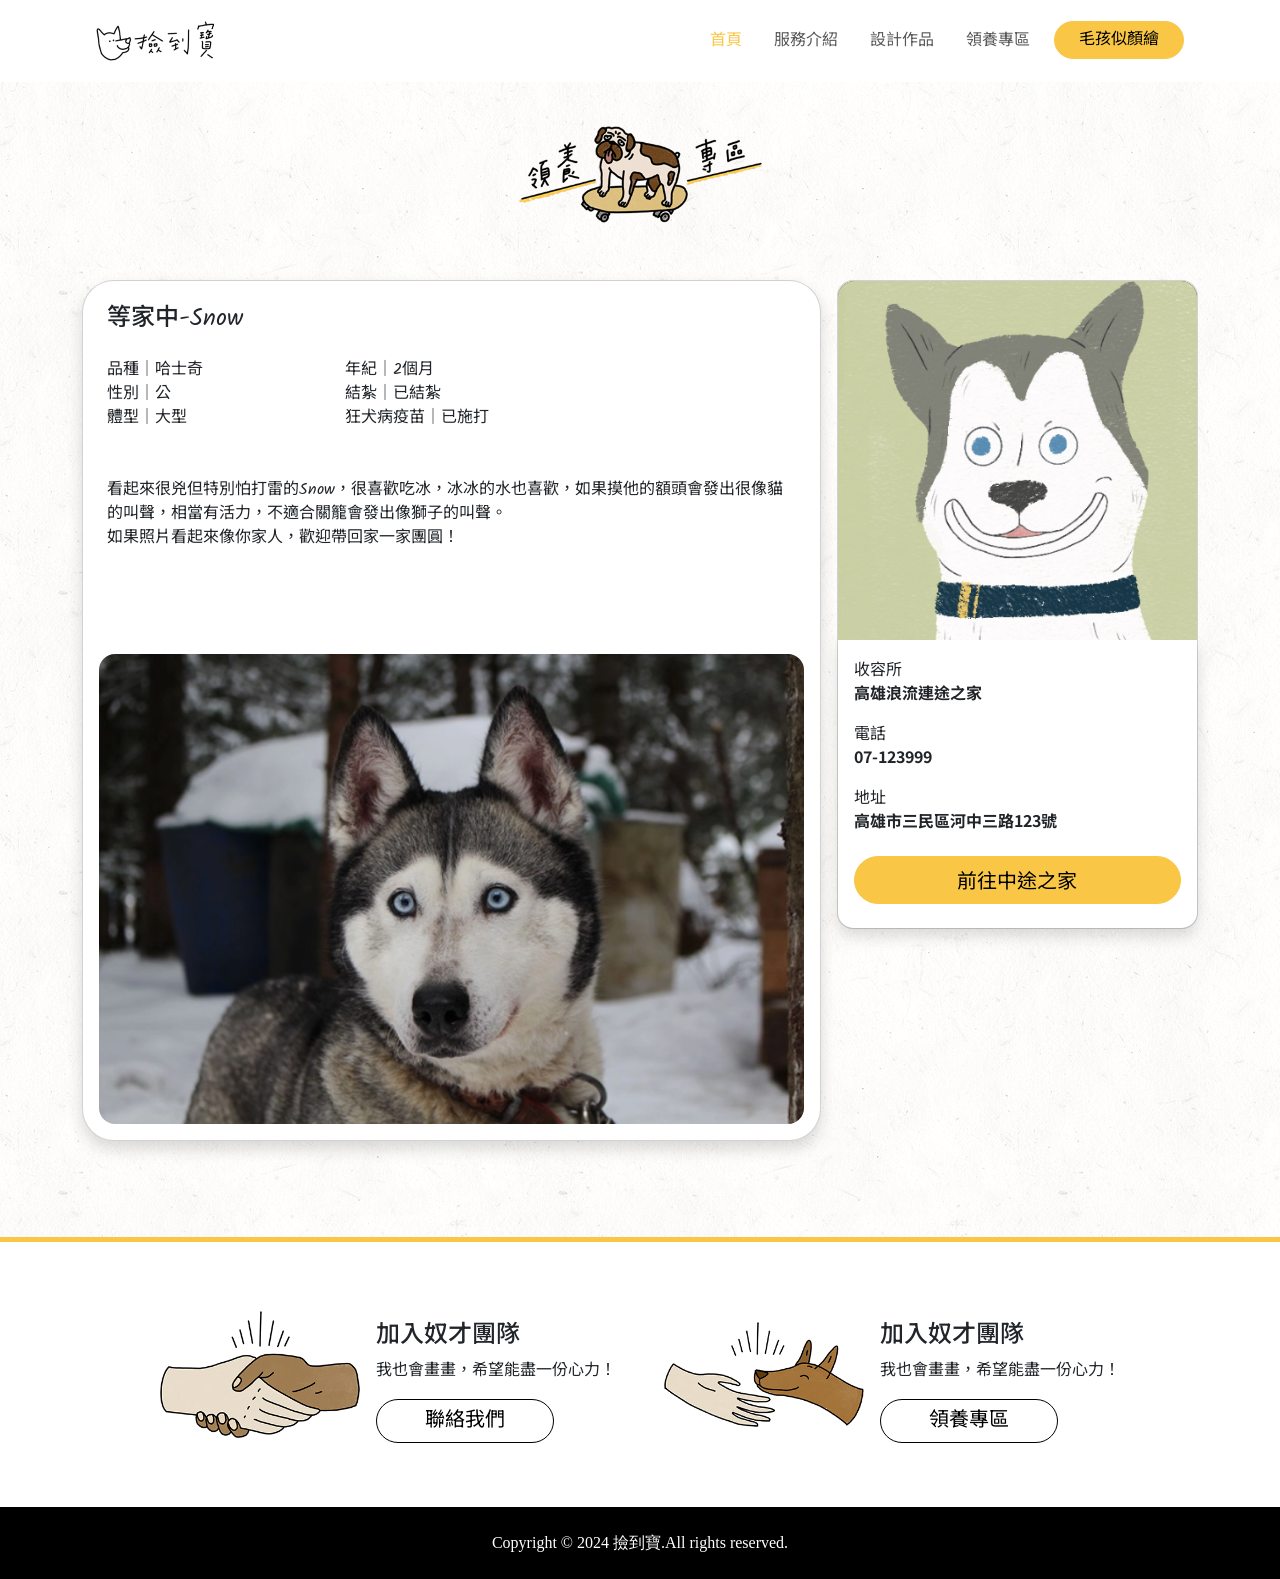
==== adoption-detail.html @ 6320cc54 "2.2-2" ====
<!DOCTYPE html>
<html lang="en">

<head>
    <meta charset="UTF-8">
    <meta name="viewport" content="width=device-width, initial-scale=1.0">
    <title>撿到寶</title>
    <script src="./js/jquery.min.js"></script>
    <link rel="stylesheet" href="https://cdn.jsdelivr.net/npm/bootstrap-icons@1.11.3/font/bootstrap-icons.min.css">
    <link rel="stylesheet" href="./stylesheets/all.css">
    <!-- fonts -->
    <link rel="preconnect" href="https://fonts.googleapis.com">
    <link rel="preconnect" href="https://fonts.gstatic.com" crossorigin>
    <link
        href="https://fonts.googleapis.com/css2?family=Kalam:wght@400;700&family=Noto+Sans+TC:wght@400;700&display=swap"
        rel="stylesheet">
</head>

<body style="background: url(./images/lightpaperfibers.png);">
    <nav class="navbar navbar-expand-lg navbar-light bg-white py-3 sticky-top px-5">
        <a class="navbar-brand ps-5" href="./index.html">
            <img src="./images/logo.png" alt="logo">
        </a>
        <button class="navbar-toggler d-lg-none" type="button" data-bs-toggle="collapse"
            data-bs-target="#collapsibleNavId" aria-controls="collapsibleNavId" aria-expanded="false"
            aria-label="Toggle navigation">
            <span class="navbar-toggler-icon"></span>
        </button>
        <div class="collapse navbar-collapse pe-5" id="collapsibleNavId">
            <ul class="navbar-nav ms-auto mt-2 mt-lg-0">
                <li class="nav-item ms-3 ">
                    <a class="nav-link active" href="./index.html">首頁</a>
                </li>
                <li class="nav-item ms-3">
                    <a class="nav-link " href="./service.html">服務介紹</a>
                </li>
                <li class="nav-item ms-3">
                    <a class="nav-link" href="./works.html">設計作品</a>
                </li>
                <li class="nav-item ms-3">
                    <a class="nav-link" href="./adoption.html">領養專區</a>
                </li>
                <li class="nav-item ms-3">
                    <a class="btn btn-primary rounded-pill px-4" href="./draw.html">毛孩似顏繪</a>
                </li>
            </ul>
        </div>
    </nav>

    <div class="banner text-center py-4">
        <img src="./images/title02.png" alt="adoption">
    </div>

    <div class="container pt-3 pb-5">
        <div class="row gy-5 g-3">
            <div class="col-12 col-lg-8">
                <div class="card text-start rounded-5 shadow ">
                    <div class="card-body py-4 px-3 px-lg-4">
                        <h4 class="card-title">等家中-Snow</h4>
                        <div class="row pt-3 row-cols-2 row-cols-lg-3">
                            <div class="col">
                                品種｜哈士奇 <br>
                                性別｜公 <br>
                                體型｜大型
                            </div>
                            <div class="col">
                                年紀｜2個月 <br>
                                結紮｜已結紮 <br>
                                狂犬病疫苗｜已施打
                            </div>
                        </div>
                        <p class="py-4 py-lg-5">
                            看起來很兇但特別怕打雷的Snow，很喜歡吃冰，冰冰的水也喜歡，如果摸他的額頭會發出很像貓的叫聲，相當有活力，不適合關籠會發出像獅子的叫聲。 <br>
                            如果照片看起來像你家人，歡迎帶回家一家團圓！
                        </p>
                    </div>
                    <img class="card-img p-3 rounded-5" src="./images/dog03.png" alt="Title" />
                </div>
            </div>
            <div class="col-12 col-lg-4 text-center ">
                <div class="card rounded-4 position-relative ">
                    <div class="d-none d-lg-block">
                        <img class="card-img-top img-fluid rounded-top-4 position-absolute opacity-1 img-hover"
                            src="./images/08.png" alt="Card image cap" />
                        <img class="card-img-top img-fluid rounded-top-4" src="./images/dog01-hover-2.png"
                            alt="Card image cap" />
                    </div>
                    <div id="carouselExampleSdivdesOnly" class="carousel slide carousel-fade d-block d-lg-none"
                        data-bs-ride="carousel">
                        <div class="carousel-inner">
                            <div class="carousel-item active" data-bs-interval="3000">
                                <img src="./images/08.png" class="d-block w-100 card-img-top img-fluid rounded-top-4"
                                    alt="Card image cap">
                            </div>
                            <div class="carousel-item" data-bs-interval="3000">
                                <img src="./images/dog01-hover-2.png"
                                    class="d-block w-100 card-img-top img-fluid rounded-top-4" alt="Card image cap">
                            </div>
                        </div>
                    </div>
                    <div class="card-body rounded-bottom-4 shadow" style="font-family:  'Noto Sans TC';">
                        <p class="card-text text-start m-0">收容所</p>
                        <p class="card-text text-start fw-bold ">高雄浪流連途之家</p>
                        <p class="card-text text-start m-0">電話</p>
                        <p class="card-text text-start fw-bold ">07-123999</p>
                        <p class="card-text text-start m-0">地址</p>
                        <p class="card-text text-start fw-bold ">高雄市三民區河中三路123號</p>
                        <a class="btn btn-primary rounded-pill w-100 py-2 fs-5 my-2" href="#">前往中途之家</a>
                    </div>
                </div>
            </div>
        </div>
    </div>








    <footer class="pt-5">
        <div class="connect border-top border-primary border-5 bg-white ">
            <div class="container d-flex justify-content-center ">
                <div class="row row-cols-1 row-cols-lg-2 g-3 text-center text-lg-start py-5">
                    <div class="col">
                        <div class="card border-0">
                            <div class="card-body d-lg-flex flex-lg-row">
                                <img src="./images/link01.png" alt="join" class="img-fluid object-fit-contain">
                                <div class="content ps-3 pt-3">
                                    <h4 class="card-title">加入奴才團隊</h4>
                                    <p class="card-text">我也會畫畫，希望能盡一份心力！</p>
                                    <a class="btn btn-outline-primary rounded-pill border-black text-black px-5 fs-5 btn-hover"
                                        href="#" role="button">聯絡我們</a>
                                </div>
                            </div>
                        </div>
                    </div>
                    <div class="col">
                        <div class="card border-0">
                            <div class="card-body d-lg-flex flex-lg-row">
                                <img src="./images/link02.png" alt="join" class="img-fluid object-fit-contain">
                                <div class="content ps-3 pt-3">
                                    <h4 class="card-title">加入奴才團隊</h4>
                                    <p class="card-text">我也會畫畫，希望能盡一份心力！</p>
                                    <a class="btn btn-outline-primary rounded-pill border-black text-black px-5 fs-5 btn-hover"
                                        href="./adoption.html" role="button">領養專區</a>
                                </div>
                            </div>
                        </div>
                    </div>
                </div>
            </div>
        </div>
        <div class="Copyright bg-black text-white text-center py-4">
            <p class="m-0" style="font-family: 'Noto Sans';">Copyright © 2024 撿到寶.All rights reserved.</p>
        </div>
    </footer>

    <script src="https://cdn.jsdelivr.net/npm/bootstrap@5.1.1/dist/js/bootstrap.bundle.min.js"
        integrity="sha384-/bQdsTh/da6pkI1MST/rWKFNjaCP5gBSY4sEBT38Q/9RBh9AH40zEOg7Hlq2THRZ"
        crossorigin="anonymous"></script>
    <script src="./js/all.js"></script>
</body>

</html>
---- stylesheets/all.css ----
@charset "UTF-8";
:root,
[data-bs-theme=light] {
  --bs-blue: #0d6efd;
  --bs-indigo: #6610f2;
  --bs-purple: #6f42c1;
  --bs-pink: #d63384;
  --bs-red: #dc3545;
  --bs-orange: #fd7e14;
  --bs-yellow: #ffc107;
  --bs-green: #198754;
  --bs-teal: #20c997;
  --bs-cyan: #0dcaf0;
  --bs-black: #000;
  --bs-white: #fff;
  --bs-gray: #6c757d;
  --bs-gray-dark: #343a40;
  --bs-gray-100: #f8f9fa;
  --bs-gray-200: #e9ecef;
  --bs-gray-300: #dee2e6;
  --bs-gray-400: #ced4da;
  --bs-gray-500: #adb5bd;
  --bs-gray-600: #6c757d;
  --bs-gray-700: #495057;
  --bs-gray-800: #343a40;
  --bs-gray-900: #212529;
  --bs-primary: #F9C745;
  --bs-secondary: #6c757d;
  --bs-success: #198754;
  --bs-info: #0dcaf0;
  --bs-warning: #ffc107;
  --bs-danger: #dc3545;
  --bs-light: #f8f9fa;
  --bs-dark: #212529;
  --bs-primary-rgb: 249, 199, 69;
  --bs-secondary-rgb: 108, 117, 125;
  --bs-success-rgb: 25, 135, 84;
  --bs-info-rgb: 13, 202, 240;
  --bs-warning-rgb: 255, 193, 7;
  --bs-danger-rgb: 220, 53, 69;
  --bs-light-rgb: 248, 249, 250;
  --bs-dark-rgb: 33, 37, 41;
  --bs-primary-text-emphasis: #64501c;
  --bs-secondary-text-emphasis: #2b2f32;
  --bs-success-text-emphasis: #0a3622;
  --bs-info-text-emphasis: #055160;
  --bs-warning-text-emphasis: #664d03;
  --bs-danger-text-emphasis: #58151c;
  --bs-light-text-emphasis: #495057;
  --bs-dark-text-emphasis: #495057;
  --bs-primary-bg-subtle: #fef4da;
  --bs-secondary-bg-subtle: #e2e3e5;
  --bs-success-bg-subtle: #d1e7dd;
  --bs-info-bg-subtle: #cff4fc;
  --bs-warning-bg-subtle: #fff3cd;
  --bs-danger-bg-subtle: #f8d7da;
  --bs-light-bg-subtle: #fcfcfd;
  --bs-dark-bg-subtle: #ced4da;
  --bs-primary-border-subtle: #fde9b5;
  --bs-secondary-border-subtle: #c4c8cb;
  --bs-success-border-subtle: #a3cfbb;
  --bs-info-border-subtle: #9eeaf9;
  --bs-warning-border-subtle: #ffe69c;
  --bs-danger-border-subtle: #f1aeb5;
  --bs-light-border-subtle: #e9ecef;
  --bs-dark-border-subtle: #adb5bd;
  --bs-white-rgb: 255, 255, 255;
  --bs-black-rgb: 0, 0, 0;
  --bs-font-sans-serif: system-ui, -apple-system, "Segoe UI", Roboto, "Helvetica Neue", "Noto Sans", "Liberation Sans", Arial, sans-serif, "Apple Color Emoji", "Segoe UI Emoji", "Segoe UI Symbol", "Noto Color Emoji";
  --bs-font-monospace: SFMono-Regular, Menlo, Monaco, Consolas, "Liberation Mono", "Courier New", monospace;
  --bs-gradient: linear-gradient(180deg, rgba(255, 255, 255, 0.15), rgba(255, 255, 255, 0));
  --bs-body-font-family: var(--bs-font-sans-serif);
  --bs-body-font-size: 1rem;
  --bs-body-font-weight: 400;
  --bs-body-line-height: 1.5;
  --bs-body-color: #212529;
  --bs-body-color-rgb: 33, 37, 41;
  --bs-body-bg: #fff;
  --bs-body-bg-rgb: 255, 255, 255;
  --bs-emphasis-color: #000;
  --bs-emphasis-color-rgb: 0, 0, 0;
  --bs-secondary-color: rgba(33, 37, 41, 0.75);
  --bs-secondary-color-rgb: 33, 37, 41;
  --bs-secondary-bg: #e9ecef;
  --bs-secondary-bg-rgb: 233, 236, 239;
  --bs-tertiary-color: rgba(33, 37, 41, 0.5);
  --bs-tertiary-color-rgb: 33, 37, 41;
  --bs-tertiary-bg: #f8f9fa;
  --bs-tertiary-bg-rgb: 248, 249, 250;
  --bs-heading-color: inherit;
  --bs-link-color: #F9C745;
  --bs-link-color-rgb: 249, 199, 69;
  --bs-link-decoration: underline;
  --bs-link-hover-color: #c79f37;
  --bs-link-hover-color-rgb: 199, 159, 55;
  --bs-code-color: #d63384;
  --bs-highlight-color: #212529;
  --bs-highlight-bg: #fff3cd;
  --bs-border-width: 1px;
  --bs-border-style: solid;
  --bs-border-color: #dee2e6;
  --bs-border-color-translucent: rgba(0, 0, 0, 0.175);
  --bs-border-radius: 0.375rem;
  --bs-border-radius-sm: 0.25rem;
  --bs-border-radius-lg: 0.5rem;
  --bs-border-radius-xl: 1rem;
  --bs-border-radius-xxl: 2rem;
  --bs-border-radius-2xl: var(--bs-border-radius-xxl);
  --bs-border-radius-pill: 50rem;
  --bs-box-shadow: 0 0.5rem 1rem rgba(0, 0, 0, 0.15);
  --bs-box-shadow-sm: 0 0.125rem 0.25rem rgba(0, 0, 0, 0.075);
  --bs-box-shadow-lg: 0 1rem 3rem rgba(0, 0, 0, 0.175);
  --bs-box-shadow-inset: inset 0 1px 2px rgba(0, 0, 0, 0.075);
  --bs-focus-ring-width: 0.25rem;
  --bs-focus-ring-opacity: 0.25;
  --bs-focus-ring-color: rgba(249, 199, 69, 0.25);
  --bs-form-valid-color: #198754;
  --bs-form-valid-border-color: #198754;
  --bs-form-invalid-color: #dc3545;
  --bs-form-invalid-border-color: #dc3545;
}

[data-bs-theme=dark] {
  color-scheme: dark;
  --bs-body-color: #dee2e6;
  --bs-body-color-rgb: 222, 226, 230;
  --bs-body-bg: #212529;
  --bs-body-bg-rgb: 33, 37, 41;
  --bs-emphasis-color: #fff;
  --bs-emphasis-color-rgb: 255, 255, 255;
  --bs-secondary-color: rgba(222, 226, 230, 0.75);
  --bs-secondary-color-rgb: 222, 226, 230;
  --bs-secondary-bg: #343a40;
  --bs-secondary-bg-rgb: 52, 58, 64;
  --bs-tertiary-color: rgba(222, 226, 230, 0.5);
  --bs-tertiary-color-rgb: 222, 226, 230;
  --bs-tertiary-bg: #2b3035;
  --bs-tertiary-bg-rgb: 43, 48, 53;
  --bs-primary-text-emphasis: #fbdd8f;
  --bs-secondary-text-emphasis: #a7acb1;
  --bs-success-text-emphasis: #75b798;
  --bs-info-text-emphasis: #6edff6;
  --bs-warning-text-emphasis: #ffda6a;
  --bs-danger-text-emphasis: #ea868f;
  --bs-light-text-emphasis: #f8f9fa;
  --bs-dark-text-emphasis: #dee2e6;
  --bs-primary-bg-subtle: #32280e;
  --bs-secondary-bg-subtle: #161719;
  --bs-success-bg-subtle: #051b11;
  --bs-info-bg-subtle: #032830;
  --bs-warning-bg-subtle: #332701;
  --bs-danger-bg-subtle: #2c0b0e;
  --bs-light-bg-subtle: #343a40;
  --bs-dark-bg-subtle: #1a1d20;
  --bs-primary-border-subtle: #957729;
  --bs-secondary-border-subtle: #41464b;
  --bs-success-border-subtle: #0f5132;
  --bs-info-border-subtle: #087990;
  --bs-warning-border-subtle: #997404;
  --bs-danger-border-subtle: #842029;
  --bs-light-border-subtle: #495057;
  --bs-dark-border-subtle: #343a40;
  --bs-heading-color: inherit;
  --bs-link-color: #fbdd8f;
  --bs-link-hover-color: #fce4a5;
  --bs-link-color-rgb: 251, 221, 143;
  --bs-link-hover-color-rgb: 252, 228, 165;
  --bs-code-color: #e685b5;
  --bs-highlight-color: #dee2e6;
  --bs-highlight-bg: #664d03;
  --bs-border-color: #495057;
  --bs-border-color-translucent: rgba(255, 255, 255, 0.15);
  --bs-form-valid-color: #75b798;
  --bs-form-valid-border-color: #75b798;
  --bs-form-invalid-color: #ea868f;
  --bs-form-invalid-border-color: #ea868f;
}

*,
*::before,
*::after {
  box-sizing: border-box;
}

@media (prefers-reduced-motion: no-preference) {
  :root {
    scroll-behavior: smooth;
  }
}

body {
  margin: 0;
  font-family: var(--bs-body-font-family);
  font-size: var(--bs-body-font-size);
  font-weight: var(--bs-body-font-weight);
  line-height: var(--bs-body-line-height);
  color: var(--bs-body-color);
  text-align: var(--bs-body-text-align);
  background-color: var(--bs-body-bg);
  -webkit-text-size-adjust: 100%;
  -webkit-tap-highlight-color: rgba(0, 0, 0, 0);
}

hr {
  margin: 1rem 0;
  color: inherit;
  border: 0;
  border-top: var(--bs-border-width) solid;
  opacity: 0.25;
}

h6, .h6, h5, .h5, h4, .h4, h3, .h3, h2, .h2, h1, .h1 {
  margin-top: 0;
  margin-bottom: 0.5rem;
  font-weight: 500;
  line-height: 1.2;
  color: var(--bs-heading-color);
}

h1, .h1 {
  font-size: calc(1.375rem + 1.5vw);
}
@media (min-width: 1200px) {
  h1, .h1 {
    font-size: 2.5rem;
  }
}

h2, .h2 {
  font-size: calc(1.325rem + 0.9vw);
}
@media (min-width: 1200px) {
  h2, .h2 {
    font-size: 2rem;
  }
}

h3, .h3 {
  font-size: calc(1.3rem + 0.6vw);
}
@media (min-width: 1200px) {
  h3, .h3 {
    font-size: 1.75rem;
  }
}

h4, .h4 {
  font-size: calc(1.275rem + 0.3vw);
}
@media (min-width: 1200px) {
  h4, .h4 {
    font-size: 1.5rem;
  }
}

h5, .h5 {
  font-size: 1.25rem;
}

h6, .h6 {
  font-size: 1rem;
}

p {
  margin-top: 0;
  margin-bottom: 1rem;
}

abbr[title] {
  -webkit-text-decoration: underline dotted;
          text-decoration: underline dotted;
  cursor: help;
  -webkit-text-decoration-skip-ink: none;
          text-decoration-skip-ink: none;
}

address {
  margin-bottom: 1rem;
  font-style: normal;
  line-height: inherit;
}

ol,
ul {
  padding-left: 2rem;
}

ol,
ul,
dl {
  margin-top: 0;
  margin-bottom: 1rem;
}

ol ol,
ul ul,
ol ul,
ul ol {
  margin-bottom: 0;
}

dt {
  font-weight: 700;
}

dd {
  margin-bottom: 0.5rem;
  margin-left: 0;
}

blockquote {
  margin: 0 0 1rem;
}

b,
strong {
  font-weight: bolder;
}

small, .small {
  font-size: 0.875em;
}

mark, .mark {
  padding: 0.1875em;
  color: var(--bs-highlight-color);
  background-color: var(--bs-highlight-bg);
}

sub,
sup {
  position: relative;
  font-size: 0.75em;
  line-height: 0;
  vertical-align: baseline;
}

sub {
  bottom: -0.25em;
}

sup {
  top: -0.5em;
}

a {
  color: rgba(var(--bs-link-color-rgb), var(--bs-link-opacity, 1));
  text-decoration: underline;
}
a:hover {
  --bs-link-color-rgb: var(--bs-link-hover-color-rgb);
}

a:not([href]):not([class]), a:not([href]):not([class]):hover {
  color: inherit;
  text-decoration: none;
}

pre,
code,
kbd,
samp {
  font-family: var(--bs-font-monospace);
  font-size: 1em;
}

pre {
  display: block;
  margin-top: 0;
  margin-bottom: 1rem;
  overflow: auto;
  font-size: 0.875em;
}
pre code {
  font-size: inherit;
  color: inherit;
  word-break: normal;
}

code {
  font-size: 0.875em;
  color: var(--bs-code-color);
  word-wrap: break-word;
}
a > code {
  color: inherit;
}

kbd {
  padding: 0.1875rem 0.375rem;
  font-size: 0.875em;
  color: var(--bs-body-bg);
  background-color: var(--bs-body-color);
  border-radius: 0.25rem;
}
kbd kbd {
  padding: 0;
  font-size: 1em;
}

figure {
  margin: 0 0 1rem;
}

img,
svg {
  vertical-align: middle;
}

table {
  caption-side: bottom;
  border-collapse: collapse;
}

caption {
  padding-top: 0.5rem;
  padding-bottom: 0.5rem;
  color: var(--bs-secondary-color);
  text-align: left;
}

th {
  text-align: inherit;
  text-align: -webkit-match-parent;
}

thead,
tbody,
tfoot,
tr,
td,
th {
  border-color: inherit;
  border-style: solid;
  border-width: 0;
}

label {
  display: inline-block;
}

button {
  border-radius: 0;
}

button:focus:not(:focus-visible) {
  outline: 0;
}

input,
button,
select,
optgroup,
textarea {
  margin: 0;
  font-family: inherit;
  font-size: inherit;
  line-height: inherit;
}

button,
select {
  text-transform: none;
}

[role=button] {
  cursor: pointer;
}

select {
  word-wrap: normal;
}
select:disabled {
  opacity: 1;
}

[list]:not([type=date]):not([type=datetime-local]):not([type=month]):not([type=week]):not([type=time])::-webkit-calendar-picker-indicator {
  display: none !important;
}

button,
[type=button],
[type=reset],
[type=submit] {
  -webkit-appearance: button;
}
button:not(:disabled),
[type=button]:not(:disabled),
[type=reset]:not(:disabled),
[type=submit]:not(:disabled) {
  cursor: pointer;
}

::-moz-focus-inner {
  padding: 0;
  border-style: none;
}

textarea {
  resize: vertical;
}

fieldset {
  min-width: 0;
  padding: 0;
  margin: 0;
  border: 0;
}

legend {
  float: left;
  width: 100%;
  padding: 0;
  margin-bottom: 0.5rem;
  font-size: calc(1.275rem + 0.3vw);
  line-height: inherit;
}
@media (min-width: 1200px) {
  legend {
    font-size: 1.5rem;
  }
}
legend + * {
  clear: left;
}

::-webkit-datetime-edit-fields-wrapper,
::-webkit-datetime-edit-text,
::-webkit-datetime-edit-minute,
::-webkit-datetime-edit-hour-field,
::-webkit-datetime-edit-day-field,
::-webkit-datetime-edit-month-field,
::-webkit-datetime-edit-year-field {
  padding: 0;
}

::-webkit-inner-spin-button {
  height: auto;
}

[type=search] {
  -webkit-appearance: textfield;
  outline-offset: -2px;
}

/* rtl:raw:
[type="tel"],
[type="url"],
[type="email"],
[type="number"] {
  direction: ltr;
}
*/
::-webkit-search-decoration {
  -webkit-appearance: none;
}

::-webkit-color-swatch-wrapper {
  padding: 0;
}

::file-selector-button {
  font: inherit;
  -webkit-appearance: button;
}

output {
  display: inline-block;
}

iframe {
  border: 0;
}

summary {
  display: list-item;
  cursor: pointer;
}

progress {
  vertical-align: baseline;
}

[hidden] {
  display: none !important;
}

.lead {
  font-size: 1.25rem;
  font-weight: 300;
}

.display-1 {
  font-size: calc(1.625rem + 4.5vw);
  font-weight: 300;
  line-height: 1.2;
}
@media (min-width: 1200px) {
  .display-1 {
    font-size: 5rem;
  }
}

.display-2 {
  font-size: calc(1.575rem + 3.9vw);
  font-weight: 300;
  line-height: 1.2;
}
@media (min-width: 1200px) {
  .display-2 {
    font-size: 4.5rem;
  }
}

.display-3 {
  font-size: calc(1.525rem + 3.3vw);
  font-weight: 300;
  line-height: 1.2;
}
@media (min-width: 1200px) {
  .display-3 {
    font-size: 4rem;
  }
}

.display-4 {
  font-size: calc(1.475rem + 2.7vw);
  font-weight: 300;
  line-height: 1.2;
}
@media (min-width: 1200px) {
  .display-4 {
    font-size: 3.5rem;
  }
}

.display-5 {
  font-size: calc(1.425rem + 2.1vw);
  font-weight: 300;
  line-height: 1.2;
}
@media (min-width: 1200px) {
  .display-5 {
    font-size: 3rem;
  }
}

.display-6 {
  font-size: calc(1.375rem + 1.5vw);
  font-weight: 300;
  line-height: 1.2;
}
@media (min-width: 1200px) {
  .display-6 {
    font-size: 2.5rem;
  }
}

.list-unstyled {
  padding-left: 0;
  list-style: none;
}

.list-inline {
  padding-left: 0;
  list-style: none;
}

.list-inline-item {
  display: inline-block;
}
.list-inline-item:not(:last-child) {
  margin-right: 0.5rem;
}

.initialism {
  font-size: 0.875em;
  text-transform: uppercase;
}

.blockquote {
  margin-bottom: 1rem;
  font-size: 1.25rem;
}
.blockquote > :last-child {
  margin-bottom: 0;
}

.blockquote-footer {
  margin-top: -1rem;
  margin-bottom: 1rem;
  font-size: 0.875em;
  color: #6c757d;
}
.blockquote-footer::before {
  content: "— ";
}

.img-fluid {
  max-width: 100%;
  height: auto;
}

.img-thumbnail {
  padding: 0.25rem;
  background-color: var(--bs-body-bg);
  border: var(--bs-border-width) solid var(--bs-border-color);
  border-radius: var(--bs-border-radius);
  max-width: 100%;
  height: auto;
}

.figure {
  display: inline-block;
}

.figure-img {
  margin-bottom: 0.5rem;
  line-height: 1;
}

.figure-caption {
  font-size: 0.875em;
  color: var(--bs-secondary-color);
}

.container,
.container-fluid,
.container-xxl,
.container-xl,
.container-lg,
.container-md,
.container-sm {
  --bs-gutter-x: 1.5rem;
  --bs-gutter-y: 0;
  width: 100%;
  padding-right: calc(var(--bs-gutter-x) * 0.5);
  padding-left: calc(var(--bs-gutter-x) * 0.5);
  margin-right: auto;
  margin-left: auto;
}

@media (min-width: 576px) {
  .container-sm, .container {
    max-width: 540px;
  }
}
@media (min-width: 768px) {
  .container-md, .container-sm, .container {
    max-width: 720px;
  }
}
@media (min-width: 992px) {
  .container-lg, .container-md, .container-sm, .container {
    max-width: 960px;
  }
}
@media (min-width: 1200px) {
  .container-xl, .container-lg, .container-md, .container-sm, .container {
    max-width: 1140px;
  }
}
@media (min-width: 1400px) {
  .container-xxl, .container-xl, .container-lg, .container-md, .container-sm, .container {
    max-width: 1320px;
  }
}
:root {
  --bs-breakpoint-xs: 0;
  --bs-breakpoint-sm: 576px;
  --bs-breakpoint-md: 768px;
  --bs-breakpoint-lg: 992px;
  --bs-breakpoint-xl: 1200px;
  --bs-breakpoint-xxl: 1400px;
}

.row {
  --bs-gutter-x: 1.5rem;
  --bs-gutter-y: 0;
  display: flex;
  flex-wrap: wrap;
  margin-top: calc(-1 * var(--bs-gutter-y));
  margin-right: calc(-0.5 * var(--bs-gutter-x));
  margin-left: calc(-0.5 * var(--bs-gutter-x));
}
.row > * {
  flex-shrink: 0;
  width: 100%;
  max-width: 100%;
  padding-right: calc(var(--bs-gutter-x) * 0.5);
  padding-left: calc(var(--bs-gutter-x) * 0.5);
  margin-top: var(--bs-gutter-y);
}

.col {
  flex: 1 0 0%;
}

.row-cols-auto > * {
  flex: 0 0 auto;
  width: auto;
}

.row-cols-1 > * {
  flex: 0 0 auto;
  width: 100%;
}

.row-cols-2 > * {
  flex: 0 0 auto;
  width: 50%;
}

.row-cols-3 > * {
  flex: 0 0 auto;
  width: 33.33333333%;
}

.row-cols-4 > * {
  flex: 0 0 auto;
  width: 25%;
}

.row-cols-5 > * {
  flex: 0 0 auto;
  width: 20%;
}

.row-cols-6 > * {
  flex: 0 0 auto;
  width: 16.66666667%;
}

.col-auto {
  flex: 0 0 auto;
  width: auto;
}

.col-1 {
  flex: 0 0 auto;
  width: 8.33333333%;
}

.col-2 {
  flex: 0 0 auto;
  width: 16.66666667%;
}

.col-3 {
  flex: 0 0 auto;
  width: 25%;
}

.col-4 {
  flex: 0 0 auto;
  width: 33.33333333%;
}

.col-5 {
  flex: 0 0 auto;
  width: 41.66666667%;
}

.col-6 {
  flex: 0 0 auto;
  width: 50%;
}

.col-7 {
  flex: 0 0 auto;
  width: 58.33333333%;
}

.col-8 {
  flex: 0 0 auto;
  width: 66.66666667%;
}

.col-9 {
  flex: 0 0 auto;
  width: 75%;
}

.col-10 {
  flex: 0 0 auto;
  width: 83.33333333%;
}

.col-11 {
  flex: 0 0 auto;
  width: 91.66666667%;
}

.col-12 {
  flex: 0 0 auto;
  width: 100%;
}

.offset-1 {
  margin-left: 8.33333333%;
}

.offset-2 {
  margin-left: 16.66666667%;
}

.offset-3 {
  margin-left: 25%;
}

.offset-4 {
  margin-left: 33.33333333%;
}

.offset-5 {
  margin-left: 41.66666667%;
}

.offset-6 {
  margin-left: 50%;
}

.offset-7 {
  margin-left: 58.33333333%;
}

.offset-8 {
  margin-left: 66.66666667%;
}

.offset-9 {
  margin-left: 75%;
}

.offset-10 {
  margin-left: 83.33333333%;
}

.offset-11 {
  margin-left: 91.66666667%;
}

.g-0,
.gx-0 {
  --bs-gutter-x: 0;
}

.g-0,
.gy-0 {
  --bs-gutter-y: 0;
}

.g-1,
.gx-1 {
  --bs-gutter-x: 0.25rem;
}

.g-1,
.gy-1 {
  --bs-gutter-y: 0.25rem;
}

.g-2,
.gx-2 {
  --bs-gutter-x: 0.5rem;
}

.g-2,
.gy-2 {
  --bs-gutter-y: 0.5rem;
}

.g-3,
.gx-3 {
  --bs-gutter-x: 1rem;
}

.g-3,
.gy-3 {
  --bs-gutter-y: 1rem;
}

.g-4,
.gx-4 {
  --bs-gutter-x: 1.5rem;
}

.g-4,
.gy-4 {
  --bs-gutter-y: 1.5rem;
}

.g-5,
.gx-5 {
  --bs-gutter-x: 3rem;
}

.g-5,
.gy-5 {
  --bs-gutter-y: 3rem;
}

@media (min-width: 576px) {
  .col-sm {
    flex: 1 0 0%;
  }
  .row-cols-sm-auto > * {
    flex: 0 0 auto;
    width: auto;
  }
  .row-cols-sm-1 > * {
    flex: 0 0 auto;
    width: 100%;
  }
  .row-cols-sm-2 > * {
    flex: 0 0 auto;
    width: 50%;
  }
  .row-cols-sm-3 > * {
    flex: 0 0 auto;
    width: 33.33333333%;
  }
  .row-cols-sm-4 > * {
    flex: 0 0 auto;
    width: 25%;
  }
  .row-cols-sm-5 > * {
    flex: 0 0 auto;
    width: 20%;
  }
  .row-cols-sm-6 > * {
    flex: 0 0 auto;
    width: 16.66666667%;
  }
  .col-sm-auto {
    flex: 0 0 auto;
    width: auto;
  }
  .col-sm-1 {
    flex: 0 0 auto;
    width: 8.33333333%;
  }
  .col-sm-2 {
    flex: 0 0 auto;
    width: 16.66666667%;
  }
  .col-sm-3 {
    flex: 0 0 auto;
    width: 25%;
  }
  .col-sm-4 {
    flex: 0 0 auto;
    width: 33.33333333%;
  }
  .col-sm-5 {
    flex: 0 0 auto;
    width: 41.66666667%;
  }
  .col-sm-6 {
    flex: 0 0 auto;
    width: 50%;
  }
  .col-sm-7 {
    flex: 0 0 auto;
    width: 58.33333333%;
  }
  .col-sm-8 {
    flex: 0 0 auto;
    width: 66.66666667%;
  }
  .col-sm-9 {
    flex: 0 0 auto;
    width: 75%;
  }
  .col-sm-10 {
    flex: 0 0 auto;
    width: 83.33333333%;
  }
  .col-sm-11 {
    flex: 0 0 auto;
    width: 91.66666667%;
  }
  .col-sm-12 {
    flex: 0 0 auto;
    width: 100%;
  }
  .offset-sm-0 {
    margin-left: 0;
  }
  .offset-sm-1 {
    margin-left: 8.33333333%;
  }
  .offset-sm-2 {
    margin-left: 16.66666667%;
  }
  .offset-sm-3 {
    margin-left: 25%;
  }
  .offset-sm-4 {
    margin-left: 33.33333333%;
  }
  .offset-sm-5 {
    margin-left: 41.66666667%;
  }
  .offset-sm-6 {
    margin-left: 50%;
  }
  .offset-sm-7 {
    margin-left: 58.33333333%;
  }
  .offset-sm-8 {
    margin-left: 66.66666667%;
  }
  .offset-sm-9 {
    margin-left: 75%;
  }
  .offset-sm-10 {
    margin-left: 83.33333333%;
  }
  .offset-sm-11 {
    margin-left: 91.66666667%;
  }
  .g-sm-0,
  .gx-sm-0 {
    --bs-gutter-x: 0;
  }
  .g-sm-0,
  .gy-sm-0 {
    --bs-gutter-y: 0;
  }
  .g-sm-1,
  .gx-sm-1 {
    --bs-gutter-x: 0.25rem;
  }
  .g-sm-1,
  .gy-sm-1 {
    --bs-gutter-y: 0.25rem;
  }
  .g-sm-2,
  .gx-sm-2 {
    --bs-gutter-x: 0.5rem;
  }
  .g-sm-2,
  .gy-sm-2 {
    --bs-gutter-y: 0.5rem;
  }
  .g-sm-3,
  .gx-sm-3 {
    --bs-gutter-x: 1rem;
  }
  .g-sm-3,
  .gy-sm-3 {
    --bs-gutter-y: 1rem;
  }
  .g-sm-4,
  .gx-sm-4 {
    --bs-gutter-x: 1.5rem;
  }
  .g-sm-4,
  .gy-sm-4 {
    --bs-gutter-y: 1.5rem;
  }
  .g-sm-5,
  .gx-sm-5 {
    --bs-gutter-x: 3rem;
  }
  .g-sm-5,
  .gy-sm-5 {
    --bs-gutter-y: 3rem;
  }
}
@media (min-width: 768px) {
  .col-md {
    flex: 1 0 0%;
  }
  .row-cols-md-auto > * {
    flex: 0 0 auto;
    width: auto;
  }
  .row-cols-md-1 > * {
    flex: 0 0 auto;
    width: 100%;
  }
  .row-cols-md-2 > * {
    flex: 0 0 auto;
    width: 50%;
  }
  .row-cols-md-3 > * {
    flex: 0 0 auto;
    width: 33.33333333%;
  }
  .row-cols-md-4 > * {
    flex: 0 0 auto;
    width: 25%;
  }
  .row-cols-md-5 > * {
    flex: 0 0 auto;
    width: 20%;
  }
  .row-cols-md-6 > * {
    flex: 0 0 auto;
    width: 16.66666667%;
  }
  .col-md-auto {
    flex: 0 0 auto;
    width: auto;
  }
  .col-md-1 {
    flex: 0 0 auto;
    width: 8.33333333%;
  }
  .col-md-2 {
    flex: 0 0 auto;
    width: 16.66666667%;
  }
  .col-md-3 {
    flex: 0 0 auto;
    width: 25%;
  }
  .col-md-4 {
    flex: 0 0 auto;
    width: 33.33333333%;
  }
  .col-md-5 {
    flex: 0 0 auto;
    width: 41.66666667%;
  }
  .col-md-6 {
    flex: 0 0 auto;
    width: 50%;
  }
  .col-md-7 {
    flex: 0 0 auto;
    width: 58.33333333%;
  }
  .col-md-8 {
    flex: 0 0 auto;
    width: 66.66666667%;
  }
  .col-md-9 {
    flex: 0 0 auto;
    width: 75%;
  }
  .col-md-10 {
    flex: 0 0 auto;
    width: 83.33333333%;
  }
  .col-md-11 {
    flex: 0 0 auto;
    width: 91.66666667%;
  }
  .col-md-12 {
    flex: 0 0 auto;
    width: 100%;
  }
  .offset-md-0 {
    margin-left: 0;
  }
  .offset-md-1 {
    margin-left: 8.33333333%;
  }
  .offset-md-2 {
    margin-left: 16.66666667%;
  }
  .offset-md-3 {
    margin-left: 25%;
  }
  .offset-md-4 {
    margin-left: 33.33333333%;
  }
  .offset-md-5 {
    margin-left: 41.66666667%;
  }
  .offset-md-6 {
    margin-left: 50%;
  }
  .offset-md-7 {
    margin-left: 58.33333333%;
  }
  .offset-md-8 {
    margin-left: 66.66666667%;
  }
  .offset-md-9 {
    margin-left: 75%;
  }
  .offset-md-10 {
    margin-left: 83.33333333%;
  }
  .offset-md-11 {
    margin-left: 91.66666667%;
  }
  .g-md-0,
  .gx-md-0 {
    --bs-gutter-x: 0;
  }
  .g-md-0,
  .gy-md-0 {
    --bs-gutter-y: 0;
  }
  .g-md-1,
  .gx-md-1 {
    --bs-gutter-x: 0.25rem;
  }
  .g-md-1,
  .gy-md-1 {
    --bs-gutter-y: 0.25rem;
  }
  .g-md-2,
  .gx-md-2 {
    --bs-gutter-x: 0.5rem;
  }
  .g-md-2,
  .gy-md-2 {
    --bs-gutter-y: 0.5rem;
  }
  .g-md-3,
  .gx-md-3 {
    --bs-gutter-x: 1rem;
  }
  .g-md-3,
  .gy-md-3 {
    --bs-gutter-y: 1rem;
  }
  .g-md-4,
  .gx-md-4 {
    --bs-gutter-x: 1.5rem;
  }
  .g-md-4,
  .gy-md-4 {
    --bs-gutter-y: 1.5rem;
  }
  .g-md-5,
  .gx-md-5 {
    --bs-gutter-x: 3rem;
  }
  .g-md-5,
  .gy-md-5 {
    --bs-gutter-y: 3rem;
  }
}
@media (min-width: 992px) {
  .col-lg {
    flex: 1 0 0%;
  }
  .row-cols-lg-auto > * {
    flex: 0 0 auto;
    width: auto;
  }
  .row-cols-lg-1 > * {
    flex: 0 0 auto;
    width: 100%;
  }
  .row-cols-lg-2 > * {
    flex: 0 0 auto;
    width: 50%;
  }
  .row-cols-lg-3 > * {
    flex: 0 0 auto;
    width: 33.33333333%;
  }
  .row-cols-lg-4 > * {
    flex: 0 0 auto;
    width: 25%;
  }
  .row-cols-lg-5 > * {
    flex: 0 0 auto;
    width: 20%;
  }
  .row-cols-lg-6 > * {
    flex: 0 0 auto;
    width: 16.66666667%;
  }
  .col-lg-auto {
    flex: 0 0 auto;
    width: auto;
  }
  .col-lg-1 {
    flex: 0 0 auto;
    width: 8.33333333%;
  }
  .col-lg-2 {
    flex: 0 0 auto;
    width: 16.66666667%;
  }
  .col-lg-3 {
    flex: 0 0 auto;
    width: 25%;
  }
  .col-lg-4 {
    flex: 0 0 auto;
    width: 33.33333333%;
  }
  .col-lg-5 {
    flex: 0 0 auto;
    width: 41.66666667%;
  }
  .col-lg-6 {
    flex: 0 0 auto;
    width: 50%;
  }
  .col-lg-7 {
    flex: 0 0 auto;
    width: 58.33333333%;
  }
  .col-lg-8 {
    flex: 0 0 auto;
    width: 66.66666667%;
  }
  .col-lg-9 {
    flex: 0 0 auto;
    width: 75%;
  }
  .col-lg-10 {
    flex: 0 0 auto;
    width: 83.33333333%;
  }
  .col-lg-11 {
    flex: 0 0 auto;
    width: 91.66666667%;
  }
  .col-lg-12 {
    flex: 0 0 auto;
    width: 100%;
  }
  .offset-lg-0 {
    margin-left: 0;
  }
  .offset-lg-1 {
    margin-left: 8.33333333%;
  }
  .offset-lg-2 {
    margin-left: 16.66666667%;
  }
  .offset-lg-3 {
    margin-left: 25%;
  }
  .offset-lg-4 {
    margin-left: 33.33333333%;
  }
  .offset-lg-5 {
    margin-left: 41.66666667%;
  }
  .offset-lg-6 {
    margin-left: 50%;
  }
  .offset-lg-7 {
    margin-left: 58.33333333%;
  }
  .offset-lg-8 {
    margin-left: 66.66666667%;
  }
  .offset-lg-9 {
    margin-left: 75%;
  }
  .offset-lg-10 {
    margin-left: 83.33333333%;
  }
  .offset-lg-11 {
    margin-left: 91.66666667%;
  }
  .g-lg-0,
  .gx-lg-0 {
    --bs-gutter-x: 0;
  }
  .g-lg-0,
  .gy-lg-0 {
    --bs-gutter-y: 0;
  }
  .g-lg-1,
  .gx-lg-1 {
    --bs-gutter-x: 0.25rem;
  }
  .g-lg-1,
  .gy-lg-1 {
    --bs-gutter-y: 0.25rem;
  }
  .g-lg-2,
  .gx-lg-2 {
    --bs-gutter-x: 0.5rem;
  }
  .g-lg-2,
  .gy-lg-2 {
    --bs-gutter-y: 0.5rem;
  }
  .g-lg-3,
  .gx-lg-3 {
    --bs-gutter-x: 1rem;
  }
  .g-lg-3,
  .gy-lg-3 {
    --bs-gutter-y: 1rem;
  }
  .g-lg-4,
  .gx-lg-4 {
    --bs-gutter-x: 1.5rem;
  }
  .g-lg-4,
  .gy-lg-4 {
    --bs-gutter-y: 1.5rem;
  }
  .g-lg-5,
  .gx-lg-5 {
    --bs-gutter-x: 3rem;
  }
  .g-lg-5,
  .gy-lg-5 {
    --bs-gutter-y: 3rem;
  }
}
@media (min-width: 1200px) {
  .col-xl {
    flex: 1 0 0%;
  }
  .row-cols-xl-auto > * {
    flex: 0 0 auto;
    width: auto;
  }
  .row-cols-xl-1 > * {
    flex: 0 0 auto;
    width: 100%;
  }
  .row-cols-xl-2 > * {
    flex: 0 0 auto;
    width: 50%;
  }
  .row-cols-xl-3 > * {
    flex: 0 0 auto;
    width: 33.33333333%;
  }
  .row-cols-xl-4 > * {
    flex: 0 0 auto;
    width: 25%;
  }
  .row-cols-xl-5 > * {
    flex: 0 0 auto;
    width: 20%;
  }
  .row-cols-xl-6 > * {
    flex: 0 0 auto;
    width: 16.66666667%;
  }
  .col-xl-auto {
    flex: 0 0 auto;
    width: auto;
  }
  .col-xl-1 {
    flex: 0 0 auto;
    width: 8.33333333%;
  }
  .col-xl-2 {
    flex: 0 0 auto;
    width: 16.66666667%;
  }
  .col-xl-3 {
    flex: 0 0 auto;
    width: 25%;
  }
  .col-xl-4 {
    flex: 0 0 auto;
    width: 33.33333333%;
  }
  .col-xl-5 {
    flex: 0 0 auto;
    width: 41.66666667%;
  }
  .col-xl-6 {
    flex: 0 0 auto;
    width: 50%;
  }
  .col-xl-7 {
    flex: 0 0 auto;
    width: 58.33333333%;
  }
  .col-xl-8 {
    flex: 0 0 auto;
    width: 66.66666667%;
  }
  .col-xl-9 {
    flex: 0 0 auto;
    width: 75%;
  }
  .col-xl-10 {
    flex: 0 0 auto;
    width: 83.33333333%;
  }
  .col-xl-11 {
    flex: 0 0 auto;
    width: 91.66666667%;
  }
  .col-xl-12 {
    flex: 0 0 auto;
    width: 100%;
  }
  .offset-xl-0 {
    margin-left: 0;
  }
  .offset-xl-1 {
    margin-left: 8.33333333%;
  }
  .offset-xl-2 {
    margin-left: 16.66666667%;
  }
  .offset-xl-3 {
    margin-left: 25%;
  }
  .offset-xl-4 {
    margin-left: 33.33333333%;
  }
  .offset-xl-5 {
    margin-left: 41.66666667%;
  }
  .offset-xl-6 {
    margin-left: 50%;
  }
  .offset-xl-7 {
    margin-left: 58.33333333%;
  }
  .offset-xl-8 {
    margin-left: 66.66666667%;
  }
  .offset-xl-9 {
    margin-left: 75%;
  }
  .offset-xl-10 {
    margin-left: 83.33333333%;
  }
  .offset-xl-11 {
    margin-left: 91.66666667%;
  }
  .g-xl-0,
  .gx-xl-0 {
    --bs-gutter-x: 0;
  }
  .g-xl-0,
  .gy-xl-0 {
    --bs-gutter-y: 0;
  }
  .g-xl-1,
  .gx-xl-1 {
    --bs-gutter-x: 0.25rem;
  }
  .g-xl-1,
  .gy-xl-1 {
    --bs-gutter-y: 0.25rem;
  }
  .g-xl-2,
  .gx-xl-2 {
    --bs-gutter-x: 0.5rem;
  }
  .g-xl-2,
  .gy-xl-2 {
    --bs-gutter-y: 0.5rem;
  }
  .g-xl-3,
  .gx-xl-3 {
    --bs-gutter-x: 1rem;
  }
  .g-xl-3,
  .gy-xl-3 {
    --bs-gutter-y: 1rem;
  }
  .g-xl-4,
  .gx-xl-4 {
    --bs-gutter-x: 1.5rem;
  }
  .g-xl-4,
  .gy-xl-4 {
    --bs-gutter-y: 1.5rem;
  }
  .g-xl-5,
  .gx-xl-5 {
    --bs-gutter-x: 3rem;
  }
  .g-xl-5,
  .gy-xl-5 {
    --bs-gutter-y: 3rem;
  }
}
@media (min-width: 1400px) {
  .col-xxl {
    flex: 1 0 0%;
  }
  .row-cols-xxl-auto > * {
    flex: 0 0 auto;
    width: auto;
  }
  .row-cols-xxl-1 > * {
    flex: 0 0 auto;
    width: 100%;
  }
  .row-cols-xxl-2 > * {
    flex: 0 0 auto;
    width: 50%;
  }
  .row-cols-xxl-3 > * {
    flex: 0 0 auto;
    width: 33.33333333%;
  }
  .row-cols-xxl-4 > * {
    flex: 0 0 auto;
    width: 25%;
  }
  .row-cols-xxl-5 > * {
    flex: 0 0 auto;
    width: 20%;
  }
  .row-cols-xxl-6 > * {
    flex: 0 0 auto;
    width: 16.66666667%;
  }
  .col-xxl-auto {
    flex: 0 0 auto;
    width: auto;
  }
  .col-xxl-1 {
    flex: 0 0 auto;
    width: 8.33333333%;
  }
  .col-xxl-2 {
    flex: 0 0 auto;
    width: 16.66666667%;
  }
  .col-xxl-3 {
    flex: 0 0 auto;
    width: 25%;
  }
  .col-xxl-4 {
    flex: 0 0 auto;
    width: 33.33333333%;
  }
  .col-xxl-5 {
    flex: 0 0 auto;
    width: 41.66666667%;
  }
  .col-xxl-6 {
    flex: 0 0 auto;
    width: 50%;
  }
  .col-xxl-7 {
    flex: 0 0 auto;
    width: 58.33333333%;
  }
  .col-xxl-8 {
    flex: 0 0 auto;
    width: 66.66666667%;
  }
  .col-xxl-9 {
    flex: 0 0 auto;
    width: 75%;
  }
  .col-xxl-10 {
    flex: 0 0 auto;
    width: 83.33333333%;
  }
  .col-xxl-11 {
    flex: 0 0 auto;
    width: 91.66666667%;
  }
  .col-xxl-12 {
    flex: 0 0 auto;
    width: 100%;
  }
  .offset-xxl-0 {
    margin-left: 0;
  }
  .offset-xxl-1 {
    margin-left: 8.33333333%;
  }
  .offset-xxl-2 {
    margin-left: 16.66666667%;
  }
  .offset-xxl-3 {
    margin-left: 25%;
  }
  .offset-xxl-4 {
    margin-left: 33.33333333%;
  }
  .offset-xxl-5 {
    margin-left: 41.66666667%;
  }
  .offset-xxl-6 {
    margin-left: 50%;
  }
  .offset-xxl-7 {
    margin-left: 58.33333333%;
  }
  .offset-xxl-8 {
    margin-left: 66.66666667%;
  }
  .offset-xxl-9 {
    margin-left: 75%;
  }
  .offset-xxl-10 {
    margin-left: 83.33333333%;
  }
  .offset-xxl-11 {
    margin-left: 91.66666667%;
  }
  .g-xxl-0,
  .gx-xxl-0 {
    --bs-gutter-x: 0;
  }
  .g-xxl-0,
  .gy-xxl-0 {
    --bs-gutter-y: 0;
  }
  .g-xxl-1,
  .gx-xxl-1 {
    --bs-gutter-x: 0.25rem;
  }
  .g-xxl-1,
  .gy-xxl-1 {
    --bs-gutter-y: 0.25rem;
  }
  .g-xxl-2,
  .gx-xxl-2 {
    --bs-gutter-x: 0.5rem;
  }
  .g-xxl-2,
  .gy-xxl-2 {
    --bs-gutter-y: 0.5rem;
  }
  .g-xxl-3,
  .gx-xxl-3 {
    --bs-gutter-x: 1rem;
  }
  .g-xxl-3,
  .gy-xxl-3 {
    --bs-gutter-y: 1rem;
  }
  .g-xxl-4,
  .gx-xxl-4 {
    --bs-gutter-x: 1.5rem;
  }
  .g-xxl-4,
  .gy-xxl-4 {
    --bs-gutter-y: 1.5rem;
  }
  .g-xxl-5,
  .gx-xxl-5 {
    --bs-gutter-x: 3rem;
  }
  .g-xxl-5,
  .gy-xxl-5 {
    --bs-gutter-y: 3rem;
  }
}
.table {
  --bs-table-color-type: initial;
  --bs-table-bg-type: initial;
  --bs-table-color-state: initial;
  --bs-table-bg-state: initial;
  --bs-table-color: var(--bs-emphasis-color);
  --bs-table-bg: var(--bs-body-bg);
  --bs-table-border-color: var(--bs-border-color);
  --bs-table-accent-bg: transparent;
  --bs-table-striped-color: var(--bs-emphasis-color);
  --bs-table-striped-bg: rgba(var(--bs-emphasis-color-rgb), 0.05);
  --bs-table-active-color: var(--bs-emphasis-color);
  --bs-table-active-bg: rgba(var(--bs-emphasis-color-rgb), 0.1);
  --bs-table-hover-color: var(--bs-emphasis-color);
  --bs-table-hover-bg: rgba(var(--bs-emphasis-color-rgb), 0.075);
  width: 100%;
  margin-bottom: 1rem;
  vertical-align: top;
  border-color: var(--bs-table-border-color);
}
.table > :not(caption) > * > * {
  padding: 0.5rem 0.5rem;
  color: var(--bs-table-color-state, var(--bs-table-color-type, var(--bs-table-color)));
  background-color: var(--bs-table-bg);
  border-bottom-width: var(--bs-border-width);
  box-shadow: inset 0 0 0 9999px var(--bs-table-bg-state, var(--bs-table-bg-type, var(--bs-table-accent-bg)));
}
.table > tbody {
  vertical-align: inherit;
}
.table > thead {
  vertical-align: bottom;
}

.table-group-divider {
  border-top: calc(var(--bs-border-width) * 2) solid currentcolor;
}

.caption-top {
  caption-side: top;
}

.table-sm > :not(caption) > * > * {
  padding: 0.25rem 0.25rem;
}

.table-bordered > :not(caption) > * {
  border-width: var(--bs-border-width) 0;
}
.table-bordered > :not(caption) > * > * {
  border-width: 0 var(--bs-border-width);
}

.table-borderless > :not(caption) > * > * {
  border-bottom-width: 0;
}
.table-borderless > :not(:first-child) {
  border-top-width: 0;
}

.table-striped > tbody > tr:nth-of-type(odd) > * {
  --bs-table-color-type: var(--bs-table-striped-color);
  --bs-table-bg-type: var(--bs-table-striped-bg);
}

.table-striped-columns > :not(caption) > tr > :nth-child(even) {
  --bs-table-color-type: var(--bs-table-striped-color);
  --bs-table-bg-type: var(--bs-table-striped-bg);
}

.table-active {
  --bs-table-color-state: var(--bs-table-active-color);
  --bs-table-bg-state: var(--bs-table-active-bg);
}

.table-hover > tbody > tr:hover > * {
  --bs-table-color-state: var(--bs-table-hover-color);
  --bs-table-bg-state: var(--bs-table-hover-bg);
}

.table-primary {
  --bs-table-color: #000;
  --bs-table-bg: #fef4da;
  --bs-table-border-color: #cbc3ae;
  --bs-table-striped-bg: #f1e8cf;
  --bs-table-striped-color: #000;
  --bs-table-active-bg: #e5dcc4;
  --bs-table-active-color: #000;
  --bs-table-hover-bg: #ebe2ca;
  --bs-table-hover-color: #000;
  color: var(--bs-table-color);
  border-color: var(--bs-table-border-color);
}

.table-secondary {
  --bs-table-color: #000;
  --bs-table-bg: #e2e3e5;
  --bs-table-border-color: #b5b6b7;
  --bs-table-striped-bg: #d7d8da;
  --bs-table-striped-color: #000;
  --bs-table-active-bg: #cbccce;
  --bs-table-active-color: #000;
  --bs-table-hover-bg: #d1d2d4;
  --bs-table-hover-color: #000;
  color: var(--bs-table-color);
  border-color: var(--bs-table-border-color);
}

.table-success {
  --bs-table-color: #000;
  --bs-table-bg: #d1e7dd;
  --bs-table-border-color: #a7b9b1;
  --bs-table-striped-bg: #c7dbd2;
  --bs-table-striped-color: #000;
  --bs-table-active-bg: #bcd0c7;
  --bs-table-active-color: #000;
  --bs-table-hover-bg: #c1d6cc;
  --bs-table-hover-color: #000;
  color: var(--bs-table-color);
  border-color: var(--bs-table-border-color);
}

.table-info {
  --bs-table-color: #000;
  --bs-table-bg: #cff4fc;
  --bs-table-border-color: #a6c3ca;
  --bs-table-striped-bg: #c5e8ef;
  --bs-table-striped-color: #000;
  --bs-table-active-bg: #badce3;
  --bs-table-active-color: #000;
  --bs-table-hover-bg: #bfe2e9;
  --bs-table-hover-color: #000;
  color: var(--bs-table-color);
  border-color: var(--bs-table-border-color);
}

.table-warning {
  --bs-table-color: #000;
  --bs-table-bg: #fff3cd;
  --bs-table-border-color: #ccc2a4;
  --bs-table-striped-bg: #f2e7c3;
  --bs-table-striped-color: #000;
  --bs-table-active-bg: #e6dbb9;
  --bs-table-active-color: #000;
  --bs-table-hover-bg: #ece1be;
  --bs-table-hover-color: #000;
  color: var(--bs-table-color);
  border-color: var(--bs-table-border-color);
}

.table-danger {
  --bs-table-color: #000;
  --bs-table-bg: #f8d7da;
  --bs-table-border-color: #c6acae;
  --bs-table-striped-bg: #eccccf;
  --bs-table-striped-color: #000;
  --bs-table-active-bg: #dfc2c4;
  --bs-table-active-color: #000;
  --bs-table-hover-bg: #e5c7ca;
  --bs-table-hover-color: #000;
  color: var(--bs-table-color);
  border-color: var(--bs-table-border-color);
}

.table-light {
  --bs-table-color: #000;
  --bs-table-bg: #f8f9fa;
  --bs-table-border-color: #c6c7c8;
  --bs-table-striped-bg: #ecedee;
  --bs-table-striped-color: #000;
  --bs-table-active-bg: #dfe0e1;
  --bs-table-active-color: #000;
  --bs-table-hover-bg: #e5e6e7;
  --bs-table-hover-color: #000;
  color: var(--bs-table-color);
  border-color: var(--bs-table-border-color);
}

.table-dark {
  --bs-table-color: #fff;
  --bs-table-bg: #212529;
  --bs-table-border-color: #4d5154;
  --bs-table-striped-bg: #2c3034;
  --bs-table-striped-color: #fff;
  --bs-table-active-bg: #373b3e;
  --bs-table-active-color: #fff;
  --bs-table-hover-bg: #323539;
  --bs-table-hover-color: #fff;
  color: var(--bs-table-color);
  border-color: var(--bs-table-border-color);
}

.table-responsive {
  overflow-x: auto;
  -webkit-overflow-scrolling: touch;
}

@media (max-width: 575.98px) {
  .table-responsive-sm {
    overflow-x: auto;
    -webkit-overflow-scrolling: touch;
  }
}
@media (max-width: 767.98px) {
  .table-responsive-md {
    overflow-x: auto;
    -webkit-overflow-scrolling: touch;
  }
}
@media (max-width: 991.98px) {
  .table-responsive-lg {
    overflow-x: auto;
    -webkit-overflow-scrolling: touch;
  }
}
@media (max-width: 1199.98px) {
  .table-responsive-xl {
    overflow-x: auto;
    -webkit-overflow-scrolling: touch;
  }
}
@media (max-width: 1399.98px) {
  .table-responsive-xxl {
    overflow-x: auto;
    -webkit-overflow-scrolling: touch;
  }
}
.form-label {
  margin-bottom: 0.5rem;
}

.col-form-label {
  padding-top: calc(0.375rem + var(--bs-border-width));
  padding-bottom: calc(0.375rem + var(--bs-border-width));
  margin-bottom: 0;
  font-size: inherit;
  line-height: 1.5;
}

.col-form-label-lg {
  padding-top: calc(0.5rem + var(--bs-border-width));
  padding-bottom: calc(0.5rem + var(--bs-border-width));
  font-size: 1.25rem;
}

.col-form-label-sm {
  padding-top: calc(0.25rem + var(--bs-border-width));
  padding-bottom: calc(0.25rem + var(--bs-border-width));
  font-size: 0.875rem;
}

.form-text {
  margin-top: 0.25rem;
  font-size: 0.875em;
  color: var(--bs-secondary-color);
}

.form-control {
  display: block;
  width: 100%;
  padding: 0.375rem 0.75rem;
  font-size: 1rem;
  font-weight: 400;
  line-height: 1.5;
  color: var(--bs-body-color);
  -webkit-appearance: none;
     -moz-appearance: none;
          appearance: none;
  background-color: var(--bs-body-bg);
  background-clip: padding-box;
  border: var(--bs-border-width) solid var(--bs-border-color);
  border-radius: var(--bs-border-radius);
  transition: border-color 0.15s ease-in-out, box-shadow 0.15s ease-in-out;
}
@media (prefers-reduced-motion: reduce) {
  .form-control {
    transition: none;
  }
}
.form-control[type=file] {
  overflow: hidden;
}
.form-control[type=file]:not(:disabled):not([readonly]) {
  cursor: pointer;
}
.form-control:focus {
  color: var(--bs-body-color);
  background-color: var(--bs-body-bg);
  border-color: #fce3a2;
  outline: 0;
  box-shadow: 0 0 0 0.25rem rgba(249, 199, 69, 0.25);
}
.form-control::-webkit-date-and-time-value {
  min-width: 85px;
  height: 1.5em;
  margin: 0;
}
.form-control::-webkit-datetime-edit {
  display: block;
  padding: 0;
}
.form-control::-moz-placeholder {
  color: var(--bs-secondary-color);
  opacity: 1;
}
.form-control::placeholder {
  color: var(--bs-secondary-color);
  opacity: 1;
}
.form-control:disabled {
  background-color: var(--bs-secondary-bg);
  opacity: 1;
}
.form-control::file-selector-button {
  padding: 0.375rem 0.75rem;
  margin: -0.375rem -0.75rem;
  margin-inline-end: 0.75rem;
  color: var(--bs-body-color);
  background-color: var(--bs-tertiary-bg);
  pointer-events: none;
  border-color: inherit;
  border-style: solid;
  border-width: 0;
  border-inline-end-width: var(--bs-border-width);
  border-radius: 0;
  transition: color 0.15s ease-in-out, background-color 0.15s ease-in-out, border-color 0.15s ease-in-out, box-shadow 0.15s ease-in-out;
}
@media (prefers-reduced-motion: reduce) {
  .form-control::file-selector-button {
    transition: none;
  }
}
.form-control:hover:not(:disabled):not([readonly])::file-selector-button {
  background-color: var(--bs-secondary-bg);
}

.form-control-plaintext {
  display: block;
  width: 100%;
  padding: 0.375rem 0;
  margin-bottom: 0;
  line-height: 1.5;
  color: var(--bs-body-color);
  background-color: transparent;
  border: solid transparent;
  border-width: var(--bs-border-width) 0;
}
.form-control-plaintext:focus {
  outline: 0;
}
.form-control-plaintext.form-control-sm, .form-control-plaintext.form-control-lg {
  padding-right: 0;
  padding-left: 0;
}

.form-control-sm {
  min-height: calc(1.5em + 0.5rem + calc(var(--bs-border-width) * 2));
  padding: 0.25rem 0.5rem;
  font-size: 0.875rem;
  border-radius: var(--bs-border-radius-sm);
}
.form-control-sm::file-selector-button {
  padding: 0.25rem 0.5rem;
  margin: -0.25rem -0.5rem;
  margin-inline-end: 0.5rem;
}

.form-control-lg {
  min-height: calc(1.5em + 1rem + calc(var(--bs-border-width) * 2));
  padding: 0.5rem 1rem;
  font-size: 1.25rem;
  border-radius: var(--bs-border-radius-lg);
}
.form-control-lg::file-selector-button {
  padding: 0.5rem 1rem;
  margin: -0.5rem -1rem;
  margin-inline-end: 1rem;
}

textarea.form-control {
  min-height: calc(1.5em + 0.75rem + calc(var(--bs-border-width) * 2));
}
textarea.form-control-sm {
  min-height: calc(1.5em + 0.5rem + calc(var(--bs-border-width) * 2));
}
textarea.form-control-lg {
  min-height: calc(1.5em + 1rem + calc(var(--bs-border-width) * 2));
}

.form-control-color {
  width: 3rem;
  height: calc(1.5em + 0.75rem + calc(var(--bs-border-width) * 2));
  padding: 0.375rem;
}
.form-control-color:not(:disabled):not([readonly]) {
  cursor: pointer;
}
.form-control-color::-moz-color-swatch {
  border: 0 !important;
  border-radius: var(--bs-border-radius);
}
.form-control-color::-webkit-color-swatch {
  border: 0 !important;
  border-radius: var(--bs-border-radius);
}
.form-control-color.form-control-sm {
  height: calc(1.5em + 0.5rem + calc(var(--bs-border-width) * 2));
}
.form-control-color.form-control-lg {
  height: calc(1.5em + 1rem + calc(var(--bs-border-width) * 2));
}

.form-select {
  --bs-form-select-bg-img: url("data:image/svg+xml,%3csvg xmlns='http://www.w3.org/2000/svg' viewBox='0 0 16 16'%3e%3cpath fill='none' stroke='%23343a40' stroke-linecap='round' stroke-linejoin='round' stroke-width='2' d='m2 5 6 6 6-6'/%3e%3c/svg%3e");
  display: block;
  width: 100%;
  padding: 0.375rem 2.25rem 0.375rem 0.75rem;
  font-size: 1rem;
  font-weight: 400;
  line-height: 1.5;
  color: var(--bs-body-color);
  -webkit-appearance: none;
     -moz-appearance: none;
          appearance: none;
  background-color: var(--bs-body-bg);
  background-image: var(--bs-form-select-bg-img), var(--bs-form-select-bg-icon, none);
  background-repeat: no-repeat;
  background-position: right 0.75rem center;
  background-size: 16px 12px;
  border: var(--bs-border-width) solid var(--bs-border-color);
  border-radius: var(--bs-border-radius);
  transition: border-color 0.15s ease-in-out, box-shadow 0.15s ease-in-out;
}
@media (prefers-reduced-motion: reduce) {
  .form-select {
    transition: none;
  }
}
.form-select:focus {
  border-color: #fce3a2;
  outline: 0;
  box-shadow: 0 0 0 0.25rem rgba(249, 199, 69, 0.25);
}
.form-select[multiple], .form-select[size]:not([size="1"]) {
  padding-right: 0.75rem;
  background-image: none;
}
.form-select:disabled {
  background-color: var(--bs-secondary-bg);
}
.form-select:-moz-focusring {
  color: transparent;
  text-shadow: 0 0 0 var(--bs-body-color);
}

.form-select-sm {
  padding-top: 0.25rem;
  padding-bottom: 0.25rem;
  padding-left: 0.5rem;
  font-size: 0.875rem;
  border-radius: var(--bs-border-radius-sm);
}

.form-select-lg {
  padding-top: 0.5rem;
  padding-bottom: 0.5rem;
  padding-left: 1rem;
  font-size: 1.25rem;
  border-radius: var(--bs-border-radius-lg);
}

[data-bs-theme=dark] .form-select {
  --bs-form-select-bg-img: url("data:image/svg+xml,%3csvg xmlns='http://www.w3.org/2000/svg' viewBox='0 0 16 16'%3e%3cpath fill='none' stroke='%23dee2e6' stroke-linecap='round' stroke-linejoin='round' stroke-width='2' d='m2 5 6 6 6-6'/%3e%3c/svg%3e");
}

.form-check {
  display: block;
  min-height: 1.5rem;
  padding-left: 1.5em;
  margin-bottom: 0.125rem;
}
.form-check .form-check-input {
  float: left;
  margin-left: -1.5em;
}

.form-check-reverse {
  padding-right: 1.5em;
  padding-left: 0;
  text-align: right;
}
.form-check-reverse .form-check-input {
  float: right;
  margin-right: -1.5em;
  margin-left: 0;
}

.form-check-input {
  --bs-form-check-bg: var(--bs-body-bg);
  flex-shrink: 0;
  width: 1em;
  height: 1em;
  margin-top: 0.25em;
  vertical-align: top;
  -webkit-appearance: none;
     -moz-appearance: none;
          appearance: none;
  background-color: var(--bs-form-check-bg);
  background-image: var(--bs-form-check-bg-image);
  background-repeat: no-repeat;
  background-position: center;
  background-size: contain;
  border: var(--bs-border-width) solid var(--bs-border-color);
  -webkit-print-color-adjust: exact;
          print-color-adjust: exact;
}
.form-check-input[type=checkbox] {
  border-radius: 0.25em;
}
.form-check-input[type=radio] {
  border-radius: 50%;
}
.form-check-input:active {
  filter: brightness(90%);
}
.form-check-input:focus {
  border-color: #fce3a2;
  outline: 0;
  box-shadow: 0 0 0 0.25rem rgba(249, 199, 69, 0.25);
}
.form-check-input:checked {
  background-color: #F9C745;
  border-color: #F9C745;
}
.form-check-input:checked[type=checkbox] {
  --bs-form-check-bg-image: url("data:image/svg+xml,%3csvg xmlns='http://www.w3.org/2000/svg' viewBox='0 0 20 20'%3e%3cpath fill='none' stroke='%23fff' stroke-linecap='round' stroke-linejoin='round' stroke-width='3' d='m6 10 3 3 6-6'/%3e%3c/svg%3e");
}
.form-check-input:checked[type=radio] {
  --bs-form-check-bg-image: url("data:image/svg+xml,%3csvg xmlns='http://www.w3.org/2000/svg' viewBox='-4 -4 8 8'%3e%3ccircle r='2' fill='%23fff'/%3e%3c/svg%3e");
}
.form-check-input[type=checkbox]:indeterminate {
  background-color: #F9C745;
  border-color: #F9C745;
  --bs-form-check-bg-image: url("data:image/svg+xml,%3csvg xmlns='http://www.w3.org/2000/svg' viewBox='0 0 20 20'%3e%3cpath fill='none' stroke='%23fff' stroke-linecap='round' stroke-linejoin='round' stroke-width='3' d='M6 10h8'/%3e%3c/svg%3e");
}
.form-check-input:disabled {
  pointer-events: none;
  filter: none;
  opacity: 0.5;
}
.form-check-input[disabled] ~ .form-check-label, .form-check-input:disabled ~ .form-check-label {
  cursor: default;
  opacity: 0.5;
}

.form-switch {
  padding-left: 2.5em;
}
.form-switch .form-check-input {
  --bs-form-switch-bg: url("data:image/svg+xml,%3csvg xmlns='http://www.w3.org/2000/svg' viewBox='-4 -4 8 8'%3e%3ccircle r='3' fill='rgba%280, 0, 0, 0.25%29'/%3e%3c/svg%3e");
  width: 2em;
  margin-left: -2.5em;
  background-image: var(--bs-form-switch-bg);
  background-position: left center;
  border-radius: 2em;
  transition: background-position 0.15s ease-in-out;
}
@media (prefers-reduced-motion: reduce) {
  .form-switch .form-check-input {
    transition: none;
  }
}
.form-switch .form-check-input:focus {
  --bs-form-switch-bg: url("data:image/svg+xml,%3csvg xmlns='http://www.w3.org/2000/svg' viewBox='-4 -4 8 8'%3e%3ccircle r='3' fill='%23fce3a2'/%3e%3c/svg%3e");
}
.form-switch .form-check-input:checked {
  background-position: right center;
  --bs-form-switch-bg: url("data:image/svg+xml,%3csvg xmlns='http://www.w3.org/2000/svg' viewBox='-4 -4 8 8'%3e%3ccircle r='3' fill='%23fff'/%3e%3c/svg%3e");
}
.form-switch.form-check-reverse {
  padding-right: 2.5em;
  padding-left: 0;
}
.form-switch.form-check-reverse .form-check-input {
  margin-right: -2.5em;
  margin-left: 0;
}

.form-check-inline {
  display: inline-block;
  margin-right: 1rem;
}

.btn-check {
  position: absolute;
  clip: rect(0, 0, 0, 0);
  pointer-events: none;
}
.btn-check[disabled] + .btn, .btn-check:disabled + .btn {
  pointer-events: none;
  filter: none;
  opacity: 0.65;
}

[data-bs-theme=dark] .form-switch .form-check-input:not(:checked):not(:focus) {
  --bs-form-switch-bg: url("data:image/svg+xml,%3csvg xmlns='http://www.w3.org/2000/svg' viewBox='-4 -4 8 8'%3e%3ccircle r='3' fill='rgba%28255, 255, 255, 0.25%29'/%3e%3c/svg%3e");
}

.form-range {
  width: 100%;
  height: 1.5rem;
  padding: 0;
  -webkit-appearance: none;
     -moz-appearance: none;
          appearance: none;
  background-color: transparent;
}
.form-range:focus {
  outline: 0;
}
.form-range:focus::-webkit-slider-thumb {
  box-shadow: 0 0 0 1px #fff, 0 0 0 0.25rem rgba(249, 199, 69, 0.25);
}
.form-range:focus::-moz-range-thumb {
  box-shadow: 0 0 0 1px #fff, 0 0 0 0.25rem rgba(249, 199, 69, 0.25);
}
.form-range::-moz-focus-outer {
  border: 0;
}
.form-range::-webkit-slider-thumb {
  width: 1rem;
  height: 1rem;
  margin-top: -0.25rem;
  -webkit-appearance: none;
          appearance: none;
  background-color: #F9C745;
  border: 0;
  border-radius: 1rem;
  -webkit-transition: background-color 0.15s ease-in-out, border-color 0.15s ease-in-out, box-shadow 0.15s ease-in-out;
  transition: background-color 0.15s ease-in-out, border-color 0.15s ease-in-out, box-shadow 0.15s ease-in-out;
}
@media (prefers-reduced-motion: reduce) {
  .form-range::-webkit-slider-thumb {
    -webkit-transition: none;
    transition: none;
  }
}
.form-range::-webkit-slider-thumb:active {
  background-color: #fdeec7;
}
.form-range::-webkit-slider-runnable-track {
  width: 100%;
  height: 0.5rem;
  color: transparent;
  cursor: pointer;
  background-color: var(--bs-secondary-bg);
  border-color: transparent;
  border-radius: 1rem;
}
.form-range::-moz-range-thumb {
  width: 1rem;
  height: 1rem;
  -moz-appearance: none;
       appearance: none;
  background-color: #F9C745;
  border: 0;
  border-radius: 1rem;
  -moz-transition: background-color 0.15s ease-in-out, border-color 0.15s ease-in-out, box-shadow 0.15s ease-in-out;
  transition: background-color 0.15s ease-in-out, border-color 0.15s ease-in-out, box-shadow 0.15s ease-in-out;
}
@media (prefers-reduced-motion: reduce) {
  .form-range::-moz-range-thumb {
    -moz-transition: none;
    transition: none;
  }
}
.form-range::-moz-range-thumb:active {
  background-color: #fdeec7;
}
.form-range::-moz-range-track {
  width: 100%;
  height: 0.5rem;
  color: transparent;
  cursor: pointer;
  background-color: var(--bs-secondary-bg);
  border-color: transparent;
  border-radius: 1rem;
}
.form-range:disabled {
  pointer-events: none;
}
.form-range:disabled::-webkit-slider-thumb {
  background-color: var(--bs-secondary-color);
}
.form-range:disabled::-moz-range-thumb {
  background-color: var(--bs-secondary-color);
}

.form-floating {
  position: relative;
}
.form-floating > .form-control,
.form-floating > .form-control-plaintext,
.form-floating > .form-select {
  height: calc(3.5rem + calc(var(--bs-border-width) * 2));
  min-height: calc(3.5rem + calc(var(--bs-border-width) * 2));
  line-height: 1.25;
}
.form-floating > label {
  position: absolute;
  top: 0;
  left: 0;
  z-index: 2;
  height: 100%;
  padding: 1rem 0.75rem;
  overflow: hidden;
  text-align: start;
  text-overflow: ellipsis;
  white-space: nowrap;
  pointer-events: none;
  border: var(--bs-border-width) solid transparent;
  transform-origin: 0 0;
  transition: opacity 0.1s ease-in-out, transform 0.1s ease-in-out;
}
@media (prefers-reduced-motion: reduce) {
  .form-floating > label {
    transition: none;
  }
}
.form-floating > .form-control,
.form-floating > .form-control-plaintext {
  padding: 1rem 0.75rem;
}
.form-floating > .form-control::-moz-placeholder, .form-floating > .form-control-plaintext::-moz-placeholder {
  color: transparent;
}
.form-floating > .form-control::placeholder,
.form-floating > .form-control-plaintext::placeholder {
  color: transparent;
}
.form-floating > .form-control:not(:-moz-placeholder-shown), .form-floating > .form-control-plaintext:not(:-moz-placeholder-shown) {
  padding-top: 1.625rem;
  padding-bottom: 0.625rem;
}
.form-floating > .form-control:focus, .form-floating > .form-control:not(:placeholder-shown),
.form-floating > .form-control-plaintext:focus,
.form-floating > .form-control-plaintext:not(:placeholder-shown) {
  padding-top: 1.625rem;
  padding-bottom: 0.625rem;
}
.form-floating > .form-control:-webkit-autofill,
.form-floating > .form-control-plaintext:-webkit-autofill {
  padding-top: 1.625rem;
  padding-bottom: 0.625rem;
}
.form-floating > .form-select {
  padding-top: 1.625rem;
  padding-bottom: 0.625rem;
}
.form-floating > .form-control:not(:-moz-placeholder-shown) ~ label {
  color: rgba(var(--bs-body-color-rgb), 0.65);
  transform: scale(0.85) translateY(-0.5rem) translateX(0.15rem);
}
.form-floating > .form-control:focus ~ label,
.form-floating > .form-control:not(:placeholder-shown) ~ label,
.form-floating > .form-control-plaintext ~ label,
.form-floating > .form-select ~ label {
  color: rgba(var(--bs-body-color-rgb), 0.65);
  transform: scale(0.85) translateY(-0.5rem) translateX(0.15rem);
}
.form-floating > .form-control:not(:-moz-placeholder-shown) ~ label::after {
  position: absolute;
  inset: 1rem 0.375rem;
  z-index: -1;
  height: 1.5em;
  content: "";
  background-color: var(--bs-body-bg);
  border-radius: var(--bs-border-radius);
}
.form-floating > .form-control:focus ~ label::after,
.form-floating > .form-control:not(:placeholder-shown) ~ label::after,
.form-floating > .form-control-plaintext ~ label::after,
.form-floating > .form-select ~ label::after {
  position: absolute;
  inset: 1rem 0.375rem;
  z-index: -1;
  height: 1.5em;
  content: "";
  background-color: var(--bs-body-bg);
  border-radius: var(--bs-border-radius);
}
.form-floating > .form-control:-webkit-autofill ~ label {
  color: rgba(var(--bs-body-color-rgb), 0.65);
  transform: scale(0.85) translateY(-0.5rem) translateX(0.15rem);
}
.form-floating > .form-control-plaintext ~ label {
  border-width: var(--bs-border-width) 0;
}
.form-floating > :disabled ~ label,
.form-floating > .form-control:disabled ~ label {
  color: #6c757d;
}
.form-floating > :disabled ~ label::after,
.form-floating > .form-control:disabled ~ label::after {
  background-color: var(--bs-secondary-bg);
}

.input-group {
  position: relative;
  display: flex;
  flex-wrap: wrap;
  align-items: stretch;
  width: 100%;
}
.input-group > .form-control,
.input-group > .form-select,
.input-group > .form-floating {
  position: relative;
  flex: 1 1 auto;
  width: 1%;
  min-width: 0;
}
.input-group > .form-control:focus,
.input-group > .form-select:focus,
.input-group > .form-floating:focus-within {
  z-index: 5;
}
.input-group .btn {
  position: relative;
  z-index: 2;
}
.input-group .btn:focus {
  z-index: 5;
}

.input-group-text {
  display: flex;
  align-items: center;
  padding: 0.375rem 0.75rem;
  font-size: 1rem;
  font-weight: 400;
  line-height: 1.5;
  color: var(--bs-body-color);
  text-align: center;
  white-space: nowrap;
  background-color: var(--bs-tertiary-bg);
  border: var(--bs-border-width) solid var(--bs-border-color);
  border-radius: var(--bs-border-radius);
}

.input-group-lg > .form-control,
.input-group-lg > .form-select,
.input-group-lg > .input-group-text,
.input-group-lg > .btn {
  padding: 0.5rem 1rem;
  font-size: 1.25rem;
  border-radius: var(--bs-border-radius-lg);
}

.input-group-sm > .form-control,
.input-group-sm > .form-select,
.input-group-sm > .input-group-text,
.input-group-sm > .btn {
  padding: 0.25rem 0.5rem;
  font-size: 0.875rem;
  border-radius: var(--bs-border-radius-sm);
}

.input-group-lg > .form-select,
.input-group-sm > .form-select {
  padding-right: 3rem;
}

.input-group:not(.has-validation) > :not(:last-child):not(.dropdown-toggle):not(.dropdown-menu):not(.form-floating),
.input-group:not(.has-validation) > .dropdown-toggle:nth-last-child(n+3),
.input-group:not(.has-validation) > .form-floating:not(:last-child) > .form-control,
.input-group:not(.has-validation) > .form-floating:not(:last-child) > .form-select {
  border-top-right-radius: 0;
  border-bottom-right-radius: 0;
}
.input-group.has-validation > :nth-last-child(n+3):not(.dropdown-toggle):not(.dropdown-menu):not(.form-floating),
.input-group.has-validation > .dropdown-toggle:nth-last-child(n+4),
.input-group.has-validation > .form-floating:nth-last-child(n+3) > .form-control,
.input-group.has-validation > .form-floating:nth-last-child(n+3) > .form-select {
  border-top-right-radius: 0;
  border-bottom-right-radius: 0;
}
.input-group > :not(:first-child):not(.dropdown-menu):not(.valid-tooltip):not(.valid-feedback):not(.invalid-tooltip):not(.invalid-feedback) {
  margin-left: calc(var(--bs-border-width) * -1);
  border-top-left-radius: 0;
  border-bottom-left-radius: 0;
}
.input-group > .form-floating:not(:first-child) > .form-control,
.input-group > .form-floating:not(:first-child) > .form-select {
  border-top-left-radius: 0;
  border-bottom-left-radius: 0;
}

.valid-feedback {
  display: none;
  width: 100%;
  margin-top: 0.25rem;
  font-size: 0.875em;
  color: var(--bs-form-valid-color);
}

.valid-tooltip {
  position: absolute;
  top: 100%;
  z-index: 5;
  display: none;
  max-width: 100%;
  padding: 0.25rem 0.5rem;
  margin-top: 0.1rem;
  font-size: 0.875rem;
  color: #fff;
  background-color: var(--bs-success);
  border-radius: var(--bs-border-radius);
}

.was-validated :valid ~ .valid-feedback,
.was-validated :valid ~ .valid-tooltip,
.is-valid ~ .valid-feedback,
.is-valid ~ .valid-tooltip {
  display: block;
}

.was-validated .form-control:valid, .form-control.is-valid {
  border-color: var(--bs-form-valid-border-color);
  padding-right: calc(1.5em + 0.75rem);
  background-image: url("data:image/svg+xml,%3csvg xmlns='http://www.w3.org/2000/svg' viewBox='0 0 8 8'%3e%3cpath fill='%23198754' d='M2.3 6.73.6 4.53c-.4-1.04.46-1.4 1.1-.8l1.1 1.4 3.4-3.8c.6-.63 1.6-.27 1.2.7l-4 4.6c-.43.5-.8.4-1.1.1z'/%3e%3c/svg%3e");
  background-repeat: no-repeat;
  background-position: right calc(0.375em + 0.1875rem) center;
  background-size: calc(0.75em + 0.375rem) calc(0.75em + 0.375rem);
}
.was-validated .form-control:valid:focus, .form-control.is-valid:focus {
  border-color: var(--bs-form-valid-border-color);
  box-shadow: 0 0 0 0.25rem rgba(var(--bs-success-rgb), 0.25);
}

.was-validated textarea.form-control:valid, textarea.form-control.is-valid {
  padding-right: calc(1.5em + 0.75rem);
  background-position: top calc(0.375em + 0.1875rem) right calc(0.375em + 0.1875rem);
}

.was-validated .form-select:valid, .form-select.is-valid {
  border-color: var(--bs-form-valid-border-color);
}
.was-validated .form-select:valid:not([multiple]):not([size]), .was-validated .form-select:valid:not([multiple])[size="1"], .form-select.is-valid:not([multiple]):not([size]), .form-select.is-valid:not([multiple])[size="1"] {
  --bs-form-select-bg-icon: url("data:image/svg+xml,%3csvg xmlns='http://www.w3.org/2000/svg' viewBox='0 0 8 8'%3e%3cpath fill='%23198754' d='M2.3 6.73.6 4.53c-.4-1.04.46-1.4 1.1-.8l1.1 1.4 3.4-3.8c.6-.63 1.6-.27 1.2.7l-4 4.6c-.43.5-.8.4-1.1.1z'/%3e%3c/svg%3e");
  padding-right: 4.125rem;
  background-position: right 0.75rem center, center right 2.25rem;
  background-size: 16px 12px, calc(0.75em + 0.375rem) calc(0.75em + 0.375rem);
}
.was-validated .form-select:valid:focus, .form-select.is-valid:focus {
  border-color: var(--bs-form-valid-border-color);
  box-shadow: 0 0 0 0.25rem rgba(var(--bs-success-rgb), 0.25);
}

.was-validated .form-control-color:valid, .form-control-color.is-valid {
  width: calc(3rem + calc(1.5em + 0.75rem));
}

.was-validated .form-check-input:valid, .form-check-input.is-valid {
  border-color: var(--bs-form-valid-border-color);
}
.was-validated .form-check-input:valid:checked, .form-check-input.is-valid:checked {
  background-color: var(--bs-form-valid-color);
}
.was-validated .form-check-input:valid:focus, .form-check-input.is-valid:focus {
  box-shadow: 0 0 0 0.25rem rgba(var(--bs-success-rgb), 0.25);
}
.was-validated .form-check-input:valid ~ .form-check-label, .form-check-input.is-valid ~ .form-check-label {
  color: var(--bs-form-valid-color);
}

.form-check-inline .form-check-input ~ .valid-feedback {
  margin-left: 0.5em;
}

.was-validated .input-group > .form-control:not(:focus):valid, .input-group > .form-control:not(:focus).is-valid,
.was-validated .input-group > .form-select:not(:focus):valid,
.input-group > .form-select:not(:focus).is-valid,
.was-validated .input-group > .form-floating:not(:focus-within):valid,
.input-group > .form-floating:not(:focus-within).is-valid {
  z-index: 3;
}

.invalid-feedback {
  display: none;
  width: 100%;
  margin-top: 0.25rem;
  font-size: 0.875em;
  color: var(--bs-form-invalid-color);
}

.invalid-tooltip {
  position: absolute;
  top: 100%;
  z-index: 5;
  display: none;
  max-width: 100%;
  padding: 0.25rem 0.5rem;
  margin-top: 0.1rem;
  font-size: 0.875rem;
  color: #fff;
  background-color: var(--bs-danger);
  border-radius: var(--bs-border-radius);
}

.was-validated :invalid ~ .invalid-feedback,
.was-validated :invalid ~ .invalid-tooltip,
.is-invalid ~ .invalid-feedback,
.is-invalid ~ .invalid-tooltip {
  display: block;
}

.was-validated .form-control:invalid, .form-control.is-invalid {
  border-color: var(--bs-form-invalid-border-color);
  padding-right: calc(1.5em + 0.75rem);
  background-image: url("data:image/svg+xml,%3csvg xmlns='http://www.w3.org/2000/svg' viewBox='0 0 12 12' width='12' height='12' fill='none' stroke='%23dc3545'%3e%3ccircle cx='6' cy='6' r='4.5'/%3e%3cpath stroke-linejoin='round' d='M5.8 3.6h.4L6 6.5z'/%3e%3ccircle cx='6' cy='8.2' r='.6' fill='%23dc3545' stroke='none'/%3e%3c/svg%3e");
  background-repeat: no-repeat;
  background-position: right calc(0.375em + 0.1875rem) center;
  background-size: calc(0.75em + 0.375rem) calc(0.75em + 0.375rem);
}
.was-validated .form-control:invalid:focus, .form-control.is-invalid:focus {
  border-color: var(--bs-form-invalid-border-color);
  box-shadow: 0 0 0 0.25rem rgba(var(--bs-danger-rgb), 0.25);
}

.was-validated textarea.form-control:invalid, textarea.form-control.is-invalid {
  padding-right: calc(1.5em + 0.75rem);
  background-position: top calc(0.375em + 0.1875rem) right calc(0.375em + 0.1875rem);
}

.was-validated .form-select:invalid, .form-select.is-invalid {
  border-color: var(--bs-form-invalid-border-color);
}
.was-validated .form-select:invalid:not([multiple]):not([size]), .was-validated .form-select:invalid:not([multiple])[size="1"], .form-select.is-invalid:not([multiple]):not([size]), .form-select.is-invalid:not([multiple])[size="1"] {
  --bs-form-select-bg-icon: url("data:image/svg+xml,%3csvg xmlns='http://www.w3.org/2000/svg' viewBox='0 0 12 12' width='12' height='12' fill='none' stroke='%23dc3545'%3e%3ccircle cx='6' cy='6' r='4.5'/%3e%3cpath stroke-linejoin='round' d='M5.8 3.6h.4L6 6.5z'/%3e%3ccircle cx='6' cy='8.2' r='.6' fill='%23dc3545' stroke='none'/%3e%3c/svg%3e");
  padding-right: 4.125rem;
  background-position: right 0.75rem center, center right 2.25rem;
  background-size: 16px 12px, calc(0.75em + 0.375rem) calc(0.75em + 0.375rem);
}
.was-validated .form-select:invalid:focus, .form-select.is-invalid:focus {
  border-color: var(--bs-form-invalid-border-color);
  box-shadow: 0 0 0 0.25rem rgba(var(--bs-danger-rgb), 0.25);
}

.was-validated .form-control-color:invalid, .form-control-color.is-invalid {
  width: calc(3rem + calc(1.5em + 0.75rem));
}

.was-validated .form-check-input:invalid, .form-check-input.is-invalid {
  border-color: var(--bs-form-invalid-border-color);
}
.was-validated .form-check-input:invalid:checked, .form-check-input.is-invalid:checked {
  background-color: var(--bs-form-invalid-color);
}
.was-validated .form-check-input:invalid:focus, .form-check-input.is-invalid:focus {
  box-shadow: 0 0 0 0.25rem rgba(var(--bs-danger-rgb), 0.25);
}
.was-validated .form-check-input:invalid ~ .form-check-label, .form-check-input.is-invalid ~ .form-check-label {
  color: var(--bs-form-invalid-color);
}

.form-check-inline .form-check-input ~ .invalid-feedback {
  margin-left: 0.5em;
}

.was-validated .input-group > .form-control:not(:focus):invalid, .input-group > .form-control:not(:focus).is-invalid,
.was-validated .input-group > .form-select:not(:focus):invalid,
.input-group > .form-select:not(:focus).is-invalid,
.was-validated .input-group > .form-floating:not(:focus-within):invalid,
.input-group > .form-floating:not(:focus-within).is-invalid {
  z-index: 4;
}

.btn {
  --bs-btn-padding-x: 0.75rem;
  --bs-btn-padding-y: 0.375rem;
  --bs-btn-font-family: ;
  --bs-btn-font-size: 1rem;
  --bs-btn-font-weight: 400;
  --bs-btn-line-height: 1.5;
  --bs-btn-color: var(--bs-body-color);
  --bs-btn-bg: transparent;
  --bs-btn-border-width: var(--bs-border-width);
  --bs-btn-border-color: transparent;
  --bs-btn-border-radius: var(--bs-border-radius);
  --bs-btn-hover-border-color: transparent;
  --bs-btn-box-shadow: inset 0 1px 0 rgba(255, 255, 255, 0.15), 0 1px 1px rgba(0, 0, 0, 0.075);
  --bs-btn-disabled-opacity: 0.65;
  --bs-btn-focus-box-shadow: 0 0 0 0.25rem rgba(var(--bs-btn-focus-shadow-rgb), .5);
  display: inline-block;
  padding: var(--bs-btn-padding-y) var(--bs-btn-padding-x);
  font-family: var(--bs-btn-font-family);
  font-size: var(--bs-btn-font-size);
  font-weight: var(--bs-btn-font-weight);
  line-height: var(--bs-btn-line-height);
  color: var(--bs-btn-color);
  text-align: center;
  text-decoration: none;
  vertical-align: middle;
  cursor: pointer;
  -webkit-user-select: none;
     -moz-user-select: none;
          user-select: none;
  border: var(--bs-btn-border-width) solid var(--bs-btn-border-color);
  border-radius: var(--bs-btn-border-radius);
  background-color: var(--bs-btn-bg);
  transition: color 0.15s ease-in-out, background-color 0.15s ease-in-out, border-color 0.15s ease-in-out, box-shadow 0.15s ease-in-out;
}
@media (prefers-reduced-motion: reduce) {
  .btn {
    transition: none;
  }
}
.btn:hover {
  color: var(--bs-btn-hover-color);
  background-color: var(--bs-btn-hover-bg);
  border-color: var(--bs-btn-hover-border-color);
}
.btn-check + .btn:hover {
  color: var(--bs-btn-color);
  background-color: var(--bs-btn-bg);
  border-color: var(--bs-btn-border-color);
}
.btn:focus-visible {
  color: var(--bs-btn-hover-color);
  background-color: var(--bs-btn-hover-bg);
  border-color: var(--bs-btn-hover-border-color);
  outline: 0;
  box-shadow: var(--bs-btn-focus-box-shadow);
}
.btn-check:focus-visible + .btn {
  border-color: var(--bs-btn-hover-border-color);
  outline: 0;
  box-shadow: var(--bs-btn-focus-box-shadow);
}
.btn-check:checked + .btn, :not(.btn-check) + .btn:active, .btn:first-child:active, .btn.active, .btn.show {
  color: var(--bs-btn-active-color);
  background-color: var(--bs-btn-active-bg);
  border-color: var(--bs-btn-active-border-color);
}
.btn-check:checked + .btn:focus-visible, :not(.btn-check) + .btn:active:focus-visible, .btn:first-child:active:focus-visible, .btn.active:focus-visible, .btn.show:focus-visible {
  box-shadow: var(--bs-btn-focus-box-shadow);
}
.btn:disabled, .btn.disabled, fieldset:disabled .btn {
  color: var(--bs-btn-disabled-color);
  pointer-events: none;
  background-color: var(--bs-btn-disabled-bg);
  border-color: var(--bs-btn-disabled-border-color);
  opacity: var(--bs-btn-disabled-opacity);
}

.btn-primary {
  --bs-btn-color: #000;
  --bs-btn-bg: #F9C745;
  --bs-btn-border-color: #F9C745;
  --bs-btn-hover-color: #000;
  --bs-btn-hover-bg: #facf61;
  --bs-btn-hover-border-color: #facd58;
  --bs-btn-focus-shadow-rgb: 212, 169, 59;
  --bs-btn-active-color: #000;
  --bs-btn-active-bg: #fad26a;
  --bs-btn-active-border-color: #facd58;
  --bs-btn-active-shadow: inset 0 3px 5px rgba(0, 0, 0, 0.125);
  --bs-btn-disabled-color: #000;
  --bs-btn-disabled-bg: #F9C745;
  --bs-btn-disabled-border-color: #F9C745;
}

.btn-secondary {
  --bs-btn-color: #fff;
  --bs-btn-bg: #6c757d;
  --bs-btn-border-color: #6c757d;
  --bs-btn-hover-color: #fff;
  --bs-btn-hover-bg: #5c636a;
  --bs-btn-hover-border-color: #565e64;
  --bs-btn-focus-shadow-rgb: 130, 138, 145;
  --bs-btn-active-color: #fff;
  --bs-btn-active-bg: #565e64;
  --bs-btn-active-border-color: #51585e;
  --bs-btn-active-shadow: inset 0 3px 5px rgba(0, 0, 0, 0.125);
  --bs-btn-disabled-color: #fff;
  --bs-btn-disabled-bg: #6c757d;
  --bs-btn-disabled-border-color: #6c757d;
}

.btn-success {
  --bs-btn-color: #fff;
  --bs-btn-bg: #198754;
  --bs-btn-border-color: #198754;
  --bs-btn-hover-color: #fff;
  --bs-btn-hover-bg: #157347;
  --bs-btn-hover-border-color: #146c43;
  --bs-btn-focus-shadow-rgb: 60, 153, 110;
  --bs-btn-active-color: #fff;
  --bs-btn-active-bg: #146c43;
  --bs-btn-active-border-color: #13653f;
  --bs-btn-active-shadow: inset 0 3px 5px rgba(0, 0, 0, 0.125);
  --bs-btn-disabled-color: #fff;
  --bs-btn-disabled-bg: #198754;
  --bs-btn-disabled-border-color: #198754;
}

.btn-info {
  --bs-btn-color: #000;
  --bs-btn-bg: #0dcaf0;
  --bs-btn-border-color: #0dcaf0;
  --bs-btn-hover-color: #000;
  --bs-btn-hover-bg: #31d2f2;
  --bs-btn-hover-border-color: #25cff2;
  --bs-btn-focus-shadow-rgb: 11, 172, 204;
  --bs-btn-active-color: #000;
  --bs-btn-active-bg: #3dd5f3;
  --bs-btn-active-border-color: #25cff2;
  --bs-btn-active-shadow: inset 0 3px 5px rgba(0, 0, 0, 0.125);
  --bs-btn-disabled-color: #000;
  --bs-btn-disabled-bg: #0dcaf0;
  --bs-btn-disabled-border-color: #0dcaf0;
}

.btn-warning {
  --bs-btn-color: #000;
  --bs-btn-bg: #ffc107;
  --bs-btn-border-color: #ffc107;
  --bs-btn-hover-color: #000;
  --bs-btn-hover-bg: #ffca2c;
  --bs-btn-hover-border-color: #ffc720;
  --bs-btn-focus-shadow-rgb: 217, 164, 6;
  --bs-btn-active-color: #000;
  --bs-btn-active-bg: #ffcd39;
  --bs-btn-active-border-color: #ffc720;
  --bs-btn-active-shadow: inset 0 3px 5px rgba(0, 0, 0, 0.125);
  --bs-btn-disabled-color: #000;
  --bs-btn-disabled-bg: #ffc107;
  --bs-btn-disabled-border-color: #ffc107;
}

.btn-danger {
  --bs-btn-color: #fff;
  --bs-btn-bg: #dc3545;
  --bs-btn-border-color: #dc3545;
  --bs-btn-hover-color: #fff;
  --bs-btn-hover-bg: #bb2d3b;
  --bs-btn-hover-border-color: #b02a37;
  --bs-btn-focus-shadow-rgb: 225, 83, 97;
  --bs-btn-active-color: #fff;
  --bs-btn-active-bg: #b02a37;
  --bs-btn-active-border-color: #a52834;
  --bs-btn-active-shadow: inset 0 3px 5px rgba(0, 0, 0, 0.125);
  --bs-btn-disabled-color: #fff;
  --bs-btn-disabled-bg: #dc3545;
  --bs-btn-disabled-border-color: #dc3545;
}

.btn-light {
  --bs-btn-color: #000;
  --bs-btn-bg: #f8f9fa;
  --bs-btn-border-color: #f8f9fa;
  --bs-btn-hover-color: #000;
  --bs-btn-hover-bg: #d3d4d5;
  --bs-btn-hover-border-color: #c6c7c8;
  --bs-btn-focus-shadow-rgb: 211, 212, 213;
  --bs-btn-active-color: #000;
  --bs-btn-active-bg: #c6c7c8;
  --bs-btn-active-border-color: #babbbc;
  --bs-btn-active-shadow: inset 0 3px 5px rgba(0, 0, 0, 0.125);
  --bs-btn-disabled-color: #000;
  --bs-btn-disabled-bg: #f8f9fa;
  --bs-btn-disabled-border-color: #f8f9fa;
}

.btn-dark {
  --bs-btn-color: #fff;
  --bs-btn-bg: #212529;
  --bs-btn-border-color: #212529;
  --bs-btn-hover-color: #fff;
  --bs-btn-hover-bg: #424649;
  --bs-btn-hover-border-color: #373b3e;
  --bs-btn-focus-shadow-rgb: 66, 70, 73;
  --bs-btn-active-color: #fff;
  --bs-btn-active-bg: #4d5154;
  --bs-btn-active-border-color: #373b3e;
  --bs-btn-active-shadow: inset 0 3px 5px rgba(0, 0, 0, 0.125);
  --bs-btn-disabled-color: #fff;
  --bs-btn-disabled-bg: #212529;
  --bs-btn-disabled-border-color: #212529;
}

.btn-outline-primary {
  --bs-btn-color: #F9C745;
  --bs-btn-border-color: #F9C745;
  --bs-btn-hover-color: #000;
  --bs-btn-hover-bg: #F9C745;
  --bs-btn-hover-border-color: #F9C745;
  --bs-btn-focus-shadow-rgb: 249, 199, 69;
  --bs-btn-active-color: #000;
  --bs-btn-active-bg: #F9C745;
  --bs-btn-active-border-color: #F9C745;
  --bs-btn-active-shadow: inset 0 3px 5px rgba(0, 0, 0, 0.125);
  --bs-btn-disabled-color: #F9C745;
  --bs-btn-disabled-bg: transparent;
  --bs-btn-disabled-border-color: #F9C745;
  --bs-gradient: none;
}

.btn-outline-secondary {
  --bs-btn-color: #6c757d;
  --bs-btn-border-color: #6c757d;
  --bs-btn-hover-color: #fff;
  --bs-btn-hover-bg: #6c757d;
  --bs-btn-hover-border-color: #6c757d;
  --bs-btn-focus-shadow-rgb: 108, 117, 125;
  --bs-btn-active-color: #fff;
  --bs-btn-active-bg: #6c757d;
  --bs-btn-active-border-color: #6c757d;
  --bs-btn-active-shadow: inset 0 3px 5px rgba(0, 0, 0, 0.125);
  --bs-btn-disabled-color: #6c757d;
  --bs-btn-disabled-bg: transparent;
  --bs-btn-disabled-border-color: #6c757d;
  --bs-gradient: none;
}

.btn-outline-success {
  --bs-btn-color: #198754;
  --bs-btn-border-color: #198754;
  --bs-btn-hover-color: #fff;
  --bs-btn-hover-bg: #198754;
  --bs-btn-hover-border-color: #198754;
  --bs-btn-focus-shadow-rgb: 25, 135, 84;
  --bs-btn-active-color: #fff;
  --bs-btn-active-bg: #198754;
  --bs-btn-active-border-color: #198754;
  --bs-btn-active-shadow: inset 0 3px 5px rgba(0, 0, 0, 0.125);
  --bs-btn-disabled-color: #198754;
  --bs-btn-disabled-bg: transparent;
  --bs-btn-disabled-border-color: #198754;
  --bs-gradient: none;
}

.btn-outline-info {
  --bs-btn-color: #0dcaf0;
  --bs-btn-border-color: #0dcaf0;
  --bs-btn-hover-color: #000;
  --bs-btn-hover-bg: #0dcaf0;
  --bs-btn-hover-border-color: #0dcaf0;
  --bs-btn-focus-shadow-rgb: 13, 202, 240;
  --bs-btn-active-color: #000;
  --bs-btn-active-bg: #0dcaf0;
  --bs-btn-active-border-color: #0dcaf0;
  --bs-btn-active-shadow: inset 0 3px 5px rgba(0, 0, 0, 0.125);
  --bs-btn-disabled-color: #0dcaf0;
  --bs-btn-disabled-bg: transparent;
  --bs-btn-disabled-border-color: #0dcaf0;
  --bs-gradient: none;
}

.btn-outline-warning {
  --bs-btn-color: #ffc107;
  --bs-btn-border-color: #ffc107;
  --bs-btn-hover-color: #000;
  --bs-btn-hover-bg: #ffc107;
  --bs-btn-hover-border-color: #ffc107;
  --bs-btn-focus-shadow-rgb: 255, 193, 7;
  --bs-btn-active-color: #000;
  --bs-btn-active-bg: #ffc107;
  --bs-btn-active-border-color: #ffc107;
  --bs-btn-active-shadow: inset 0 3px 5px rgba(0, 0, 0, 0.125);
  --bs-btn-disabled-color: #ffc107;
  --bs-btn-disabled-bg: transparent;
  --bs-btn-disabled-border-color: #ffc107;
  --bs-gradient: none;
}

.btn-outline-danger {
  --bs-btn-color: #dc3545;
  --bs-btn-border-color: #dc3545;
  --bs-btn-hover-color: #fff;
  --bs-btn-hover-bg: #dc3545;
  --bs-btn-hover-border-color: #dc3545;
  --bs-btn-focus-shadow-rgb: 220, 53, 69;
  --bs-btn-active-color: #fff;
  --bs-btn-active-bg: #dc3545;
  --bs-btn-active-border-color: #dc3545;
  --bs-btn-active-shadow: inset 0 3px 5px rgba(0, 0, 0, 0.125);
  --bs-btn-disabled-color: #dc3545;
  --bs-btn-disabled-bg: transparent;
  --bs-btn-disabled-border-color: #dc3545;
  --bs-gradient: none;
}

.btn-outline-light {
  --bs-btn-color: #f8f9fa;
  --bs-btn-border-color: #f8f9fa;
  --bs-btn-hover-color: #000;
  --bs-btn-hover-bg: #f8f9fa;
  --bs-btn-hover-border-color: #f8f9fa;
  --bs-btn-focus-shadow-rgb: 248, 249, 250;
  --bs-btn-active-color: #000;
  --bs-btn-active-bg: #f8f9fa;
  --bs-btn-active-border-color: #f8f9fa;
  --bs-btn-active-shadow: inset 0 3px 5px rgba(0, 0, 0, 0.125);
  --bs-btn-disabled-color: #f8f9fa;
  --bs-btn-disabled-bg: transparent;
  --bs-btn-disabled-border-color: #f8f9fa;
  --bs-gradient: none;
}

.btn-outline-dark {
  --bs-btn-color: #212529;
  --bs-btn-border-color: #212529;
  --bs-btn-hover-color: #fff;
  --bs-btn-hover-bg: #212529;
  --bs-btn-hover-border-color: #212529;
  --bs-btn-focus-shadow-rgb: 33, 37, 41;
  --bs-btn-active-color: #fff;
  --bs-btn-active-bg: #212529;
  --bs-btn-active-border-color: #212529;
  --bs-btn-active-shadow: inset 0 3px 5px rgba(0, 0, 0, 0.125);
  --bs-btn-disabled-color: #212529;
  --bs-btn-disabled-bg: transparent;
  --bs-btn-disabled-border-color: #212529;
  --bs-gradient: none;
}

.btn-link {
  --bs-btn-font-weight: 400;
  --bs-btn-color: var(--bs-link-color);
  --bs-btn-bg: transparent;
  --bs-btn-border-color: transparent;
  --bs-btn-hover-color: var(--bs-link-hover-color);
  --bs-btn-hover-border-color: transparent;
  --bs-btn-active-color: var(--bs-link-hover-color);
  --bs-btn-active-border-color: transparent;
  --bs-btn-disabled-color: #6c757d;
  --bs-btn-disabled-border-color: transparent;
  --bs-btn-box-shadow: 0 0 0 #000;
  --bs-btn-focus-shadow-rgb: 212, 169, 59;
  text-decoration: underline;
}
.btn-link:focus-visible {
  color: var(--bs-btn-color);
}
.btn-link:hover {
  color: var(--bs-btn-hover-color);
}

.btn-lg, .btn-group-lg > .btn {
  --bs-btn-padding-y: 0.5rem;
  --bs-btn-padding-x: 1rem;
  --bs-btn-font-size: 1.25rem;
  --bs-btn-border-radius: var(--bs-border-radius-lg);
}

.btn-sm, .btn-group-sm > .btn {
  --bs-btn-padding-y: 0.25rem;
  --bs-btn-padding-x: 0.5rem;
  --bs-btn-font-size: 0.875rem;
  --bs-btn-border-radius: var(--bs-border-radius-sm);
}

.fade {
  transition: opacity 0.15s linear;
}
@media (prefers-reduced-motion: reduce) {
  .fade {
    transition: none;
  }
}
.fade:not(.show) {
  opacity: 0;
}

.collapse:not(.show) {
  display: none;
}

.collapsing {
  height: 0;
  overflow: hidden;
  transition: height 0.35s ease;
}
@media (prefers-reduced-motion: reduce) {
  .collapsing {
    transition: none;
  }
}
.collapsing.collapse-horizontal {
  width: 0;
  height: auto;
  transition: width 0.35s ease;
}
@media (prefers-reduced-motion: reduce) {
  .collapsing.collapse-horizontal {
    transition: none;
  }
}

.dropup,
.dropend,
.dropdown,
.dropstart,
.dropup-center,
.dropdown-center {
  position: relative;
}

.dropdown-toggle {
  white-space: nowrap;
}
.dropdown-toggle::after {
  display: inline-block;
  margin-left: 0.255em;
  vertical-align: 0.255em;
  content: "";
  border-top: 0.3em solid;
  border-right: 0.3em solid transparent;
  border-bottom: 0;
  border-left: 0.3em solid transparent;
}
.dropdown-toggle:empty::after {
  margin-left: 0;
}

.dropdown-menu {
  --bs-dropdown-zindex: 1000;
  --bs-dropdown-min-width: 10rem;
  --bs-dropdown-padding-x: 0;
  --bs-dropdown-padding-y: 0.5rem;
  --bs-dropdown-spacer: 0.125rem;
  --bs-dropdown-font-size: 1rem;
  --bs-dropdown-color: var(--bs-body-color);
  --bs-dropdown-bg: var(--bs-body-bg);
  --bs-dropdown-border-color: var(--bs-border-color-translucent);
  --bs-dropdown-border-radius: var(--bs-border-radius);
  --bs-dropdown-border-width: var(--bs-border-width);
  --bs-dropdown-inner-border-radius: calc(var(--bs-border-radius) - var(--bs-border-width));
  --bs-dropdown-divider-bg: var(--bs-border-color-translucent);
  --bs-dropdown-divider-margin-y: 0.5rem;
  --bs-dropdown-box-shadow: var(--bs-box-shadow);
  --bs-dropdown-link-color: var(--bs-body-color);
  --bs-dropdown-link-hover-color: var(--bs-body-color);
  --bs-dropdown-link-hover-bg: var(--bs-tertiary-bg);
  --bs-dropdown-link-active-color: #fff;
  --bs-dropdown-link-active-bg: #F9C745;
  --bs-dropdown-link-disabled-color: var(--bs-tertiary-color);
  --bs-dropdown-item-padding-x: 1rem;
  --bs-dropdown-item-padding-y: 0.25rem;
  --bs-dropdown-header-color: #6c757d;
  --bs-dropdown-header-padding-x: 1rem;
  --bs-dropdown-header-padding-y: 0.5rem;
  position: absolute;
  z-index: var(--bs-dropdown-zindex);
  display: none;
  min-width: var(--bs-dropdown-min-width);
  padding: var(--bs-dropdown-padding-y) var(--bs-dropdown-padding-x);
  margin: 0;
  font-size: var(--bs-dropdown-font-size);
  color: var(--bs-dropdown-color);
  text-align: left;
  list-style: none;
  background-color: var(--bs-dropdown-bg);
  background-clip: padding-box;
  border: var(--bs-dropdown-border-width) solid var(--bs-dropdown-border-color);
  border-radius: var(--bs-dropdown-border-radius);
}
.dropdown-menu[data-bs-popper] {
  top: 100%;
  left: 0;
  margin-top: var(--bs-dropdown-spacer);
}

.dropdown-menu-start {
  --bs-position: start;
}
.dropdown-menu-start[data-bs-popper] {
  right: auto;
  left: 0;
}

.dropdown-menu-end {
  --bs-position: end;
}
.dropdown-menu-end[data-bs-popper] {
  right: 0;
  left: auto;
}

@media (min-width: 576px) {
  .dropdown-menu-sm-start {
    --bs-position: start;
  }
  .dropdown-menu-sm-start[data-bs-popper] {
    right: auto;
    left: 0;
  }
  .dropdown-menu-sm-end {
    --bs-position: end;
  }
  .dropdown-menu-sm-end[data-bs-popper] {
    right: 0;
    left: auto;
  }
}
@media (min-width: 768px) {
  .dropdown-menu-md-start {
    --bs-position: start;
  }
  .dropdown-menu-md-start[data-bs-popper] {
    right: auto;
    left: 0;
  }
  .dropdown-menu-md-end {
    --bs-position: end;
  }
  .dropdown-menu-md-end[data-bs-popper] {
    right: 0;
    left: auto;
  }
}
@media (min-width: 992px) {
  .dropdown-menu-lg-start {
    --bs-position: start;
  }
  .dropdown-menu-lg-start[data-bs-popper] {
    right: auto;
    left: 0;
  }
  .dropdown-menu-lg-end {
    --bs-position: end;
  }
  .dropdown-menu-lg-end[data-bs-popper] {
    right: 0;
    left: auto;
  }
}
@media (min-width: 1200px) {
  .dropdown-menu-xl-start {
    --bs-position: start;
  }
  .dropdown-menu-xl-start[data-bs-popper] {
    right: auto;
    left: 0;
  }
  .dropdown-menu-xl-end {
    --bs-position: end;
  }
  .dropdown-menu-xl-end[data-bs-popper] {
    right: 0;
    left: auto;
  }
}
@media (min-width: 1400px) {
  .dropdown-menu-xxl-start {
    --bs-position: start;
  }
  .dropdown-menu-xxl-start[data-bs-popper] {
    right: auto;
    left: 0;
  }
  .dropdown-menu-xxl-end {
    --bs-position: end;
  }
  .dropdown-menu-xxl-end[data-bs-popper] {
    right: 0;
    left: auto;
  }
}
.dropup .dropdown-menu[data-bs-popper] {
  top: auto;
  bottom: 100%;
  margin-top: 0;
  margin-bottom: var(--bs-dropdown-spacer);
}
.dropup .dropdown-toggle::after {
  display: inline-block;
  margin-left: 0.255em;
  vertical-align: 0.255em;
  content: "";
  border-top: 0;
  border-right: 0.3em solid transparent;
  border-bottom: 0.3em solid;
  border-left: 0.3em solid transparent;
}
.dropup .dropdown-toggle:empty::after {
  margin-left: 0;
}

.dropend .dropdown-menu[data-bs-popper] {
  top: 0;
  right: auto;
  left: 100%;
  margin-top: 0;
  margin-left: var(--bs-dropdown-spacer);
}
.dropend .dropdown-toggle::after {
  display: inline-block;
  margin-left: 0.255em;
  vertical-align: 0.255em;
  content: "";
  border-top: 0.3em solid transparent;
  border-right: 0;
  border-bottom: 0.3em solid transparent;
  border-left: 0.3em solid;
}
.dropend .dropdown-toggle:empty::after {
  margin-left: 0;
}
.dropend .dropdown-toggle::after {
  vertical-align: 0;
}

.dropstart .dropdown-menu[data-bs-popper] {
  top: 0;
  right: 100%;
  left: auto;
  margin-top: 0;
  margin-right: var(--bs-dropdown-spacer);
}
.dropstart .dropdown-toggle::after {
  display: inline-block;
  margin-left: 0.255em;
  vertical-align: 0.255em;
  content: "";
}
.dropstart .dropdown-toggle::after {
  display: none;
}
.dropstart .dropdown-toggle::before {
  display: inline-block;
  margin-right: 0.255em;
  vertical-align: 0.255em;
  content: "";
  border-top: 0.3em solid transparent;
  border-right: 0.3em solid;
  border-bottom: 0.3em solid transparent;
}
.dropstart .dropdown-toggle:empty::after {
  margin-left: 0;
}
.dropstart .dropdown-toggle::before {
  vertical-align: 0;
}

.dropdown-divider {
  height: 0;
  margin: var(--bs-dropdown-divider-margin-y) 0;
  overflow: hidden;
  border-top: 1px solid var(--bs-dropdown-divider-bg);
  opacity: 1;
}

.dropdown-item {
  display: block;
  width: 100%;
  padding: var(--bs-dropdown-item-padding-y) var(--bs-dropdown-item-padding-x);
  clear: both;
  font-weight: 400;
  color: var(--bs-dropdown-link-color);
  text-align: inherit;
  text-decoration: none;
  white-space: nowrap;
  background-color: transparent;
  border: 0;
  border-radius: var(--bs-dropdown-item-border-radius, 0);
}
.dropdown-item:hover, .dropdown-item:focus {
  color: var(--bs-dropdown-link-hover-color);
  background-color: var(--bs-dropdown-link-hover-bg);
}
.dropdown-item.active, .dropdown-item:active {
  color: var(--bs-dropdown-link-active-color);
  text-decoration: none;
  background-color: var(--bs-dropdown-link-active-bg);
}
.dropdown-item.disabled, .dropdown-item:disabled {
  color: var(--bs-dropdown-link-disabled-color);
  pointer-events: none;
  background-color: transparent;
}

.dropdown-menu.show {
  display: block;
}

.dropdown-header {
  display: block;
  padding: var(--bs-dropdown-header-padding-y) var(--bs-dropdown-header-padding-x);
  margin-bottom: 0;
  font-size: 0.875rem;
  color: var(--bs-dropdown-header-color);
  white-space: nowrap;
}

.dropdown-item-text {
  display: block;
  padding: var(--bs-dropdown-item-padding-y) var(--bs-dropdown-item-padding-x);
  color: var(--bs-dropdown-link-color);
}

.dropdown-menu-dark {
  --bs-dropdown-color: #dee2e6;
  --bs-dropdown-bg: #343a40;
  --bs-dropdown-border-color: var(--bs-border-color-translucent);
  --bs-dropdown-box-shadow: ;
  --bs-dropdown-link-color: #dee2e6;
  --bs-dropdown-link-hover-color: #fff;
  --bs-dropdown-divider-bg: var(--bs-border-color-translucent);
  --bs-dropdown-link-hover-bg: rgba(255, 255, 255, 0.15);
  --bs-dropdown-link-active-color: #fff;
  --bs-dropdown-link-active-bg: #F9C745;
  --bs-dropdown-link-disabled-color: #adb5bd;
  --bs-dropdown-header-color: #adb5bd;
}

.btn-group,
.btn-group-vertical {
  position: relative;
  display: inline-flex;
  vertical-align: middle;
}
.btn-group > .btn,
.btn-group-vertical > .btn {
  position: relative;
  flex: 1 1 auto;
}
.btn-group > .btn-check:checked + .btn,
.btn-group > .btn-check:focus + .btn,
.btn-group > .btn:hover,
.btn-group > .btn:focus,
.btn-group > .btn:active,
.btn-group > .btn.active,
.btn-group-vertical > .btn-check:checked + .btn,
.btn-group-vertical > .btn-check:focus + .btn,
.btn-group-vertical > .btn:hover,
.btn-group-vertical > .btn:focus,
.btn-group-vertical > .btn:active,
.btn-group-vertical > .btn.active {
  z-index: 1;
}

.btn-toolbar {
  display: flex;
  flex-wrap: wrap;
  justify-content: flex-start;
}
.btn-toolbar .input-group {
  width: auto;
}

.btn-group {
  border-radius: var(--bs-border-radius);
}
.btn-group > :not(.btn-check:first-child) + .btn,
.btn-group > .btn-group:not(:first-child) {
  margin-left: calc(var(--bs-border-width) * -1);
}
.btn-group > .btn:not(:last-child):not(.dropdown-toggle),
.btn-group > .btn.dropdown-toggle-split:first-child,
.btn-group > .btn-group:not(:last-child) > .btn {
  border-top-right-radius: 0;
  border-bottom-right-radius: 0;
}
.btn-group > .btn:nth-child(n+3),
.btn-group > :not(.btn-check) + .btn,
.btn-group > .btn-group:not(:first-child) > .btn {
  border-top-left-radius: 0;
  border-bottom-left-radius: 0;
}

.dropdown-toggle-split {
  padding-right: 0.5625rem;
  padding-left: 0.5625rem;
}
.dropdown-toggle-split::after, .dropup .dropdown-toggle-split::after, .dropend .dropdown-toggle-split::after {
  margin-left: 0;
}
.dropstart .dropdown-toggle-split::before {
  margin-right: 0;
}

.btn-sm + .dropdown-toggle-split, .btn-group-sm > .btn + .dropdown-toggle-split {
  padding-right: 0.375rem;
  padding-left: 0.375rem;
}

.btn-lg + .dropdown-toggle-split, .btn-group-lg > .btn + .dropdown-toggle-split {
  padding-right: 0.75rem;
  padding-left: 0.75rem;
}

.btn-group-vertical {
  flex-direction: column;
  align-items: flex-start;
  justify-content: center;
}
.btn-group-vertical > .btn,
.btn-group-vertical > .btn-group {
  width: 100%;
}
.btn-group-vertical > .btn:not(:first-child),
.btn-group-vertical > .btn-group:not(:first-child) {
  margin-top: calc(var(--bs-border-width) * -1);
}
.btn-group-vertical > .btn:not(:last-child):not(.dropdown-toggle),
.btn-group-vertical > .btn-group:not(:last-child) > .btn {
  border-bottom-right-radius: 0;
  border-bottom-left-radius: 0;
}
.btn-group-vertical > .btn ~ .btn,
.btn-group-vertical > .btn-group:not(:first-child) > .btn {
  border-top-left-radius: 0;
  border-top-right-radius: 0;
}

.nav {
  --bs-nav-link-padding-x: 1rem;
  --bs-nav-link-padding-y: 0.5rem;
  --bs-nav-link-font-weight: ;
  --bs-nav-link-color: var(--bs-link-color);
  --bs-nav-link-hover-color: var(--bs-link-hover-color);
  --bs-nav-link-disabled-color: var(--bs-secondary-color);
  display: flex;
  flex-wrap: wrap;
  padding-left: 0;
  margin-bottom: 0;
  list-style: none;
}

.nav-link {
  display: block;
  padding: var(--bs-nav-link-padding-y) var(--bs-nav-link-padding-x);
  font-size: var(--bs-nav-link-font-size);
  font-weight: var(--bs-nav-link-font-weight);
  color: var(--bs-nav-link-color);
  text-decoration: none;
  background: none;
  border: 0;
  transition: color 0.15s ease-in-out, background-color 0.15s ease-in-out, border-color 0.15s ease-in-out;
}
@media (prefers-reduced-motion: reduce) {
  .nav-link {
    transition: none;
  }
}
.nav-link:hover, .nav-link:focus {
  color: var(--bs-nav-link-hover-color);
}
.nav-link:focus-visible {
  outline: 0;
  box-shadow: 0 0 0 0.25rem rgba(249, 199, 69, 0.25);
}
.nav-link.disabled, .nav-link:disabled {
  color: var(--bs-nav-link-disabled-color);
  pointer-events: none;
  cursor: default;
}

.nav-tabs {
  --bs-nav-tabs-border-width: var(--bs-border-width);
  --bs-nav-tabs-border-color: var(--bs-border-color);
  --bs-nav-tabs-border-radius: var(--bs-border-radius);
  --bs-nav-tabs-link-hover-border-color: var(--bs-secondary-bg) var(--bs-secondary-bg) var(--bs-border-color);
  --bs-nav-tabs-link-active-color: var(--bs-emphasis-color);
  --bs-nav-tabs-link-active-bg: var(--bs-body-bg);
  --bs-nav-tabs-link-active-border-color: var(--bs-border-color) var(--bs-border-color) var(--bs-body-bg);
  border-bottom: var(--bs-nav-tabs-border-width) solid var(--bs-nav-tabs-border-color);
}
.nav-tabs .nav-link {
  margin-bottom: calc(-1 * var(--bs-nav-tabs-border-width));
  border: var(--bs-nav-tabs-border-width) solid transparent;
  border-top-left-radius: var(--bs-nav-tabs-border-radius);
  border-top-right-radius: var(--bs-nav-tabs-border-radius);
}
.nav-tabs .nav-link:hover, .nav-tabs .nav-link:focus {
  isolation: isolate;
  border-color: var(--bs-nav-tabs-link-hover-border-color);
}
.nav-tabs .nav-link.active,
.nav-tabs .nav-item.show .nav-link {
  color: var(--bs-nav-tabs-link-active-color);
  background-color: var(--bs-nav-tabs-link-active-bg);
  border-color: var(--bs-nav-tabs-link-active-border-color);
}
.nav-tabs .dropdown-menu {
  margin-top: calc(-1 * var(--bs-nav-tabs-border-width));
  border-top-left-radius: 0;
  border-top-right-radius: 0;
}

.nav-pills {
  --bs-nav-pills-border-radius: var(--bs-border-radius);
  --bs-nav-pills-link-active-color: #fff;
  --bs-nav-pills-link-active-bg: #F9C745;
}
.nav-pills .nav-link {
  border-radius: var(--bs-nav-pills-border-radius);
}
.nav-pills .nav-link.active,
.nav-pills .show > .nav-link {
  color: var(--bs-nav-pills-link-active-color);
  background-color: var(--bs-nav-pills-link-active-bg);
}

.nav-underline {
  --bs-nav-underline-gap: 1rem;
  --bs-nav-underline-border-width: 0.125rem;
  --bs-nav-underline-link-active-color: var(--bs-emphasis-color);
  gap: var(--bs-nav-underline-gap);
}
.nav-underline .nav-link {
  padding-right: 0;
  padding-left: 0;
  border-bottom: var(--bs-nav-underline-border-width) solid transparent;
}
.nav-underline .nav-link:hover, .nav-underline .nav-link:focus {
  border-bottom-color: currentcolor;
}
.nav-underline .nav-link.active,
.nav-underline .show > .nav-link {
  font-weight: 700;
  color: var(--bs-nav-underline-link-active-color);
  border-bottom-color: currentcolor;
}

.nav-fill > .nav-link,
.nav-fill .nav-item {
  flex: 1 1 auto;
  text-align: center;
}

.nav-justified > .nav-link,
.nav-justified .nav-item {
  flex-basis: 0;
  flex-grow: 1;
  text-align: center;
}

.nav-fill .nav-item .nav-link,
.nav-justified .nav-item .nav-link {
  width: 100%;
}

.tab-content > .tab-pane {
  display: none;
}
.tab-content > .active {
  display: block;
}

.navbar {
  --bs-navbar-padding-x: 0;
  --bs-navbar-padding-y: 0.5rem;
  --bs-navbar-color: rgba(var(--bs-emphasis-color-rgb), 0.65);
  --bs-navbar-hover-color: rgba(var(--bs-emphasis-color-rgb), 0.8);
  --bs-navbar-disabled-color: rgba(var(--bs-emphasis-color-rgb), 0.3);
  --bs-navbar-active-color: #F9C745;
  --bs-navbar-brand-padding-y: 0.3125rem;
  --bs-navbar-brand-margin-end: 1rem;
  --bs-navbar-brand-font-size: 1.25rem;
  --bs-navbar-brand-color: #F9C745;
  --bs-navbar-brand-hover-color: #F9C745;
  --bs-navbar-nav-link-padding-x: 0.5rem;
  --bs-navbar-toggler-padding-y: 0.25rem;
  --bs-navbar-toggler-padding-x: 0.75rem;
  --bs-navbar-toggler-font-size: 1.25rem;
  --bs-navbar-toggler-icon-bg: url("data:image/svg+xml,%3csvg xmlns='http://www.w3.org/2000/svg' viewBox='0 0 30 30'%3e%3cpath stroke='rgba%2833, 37, 41, 0.75%29' stroke-linecap='round' stroke-miterlimit='10' stroke-width='2' d='M4 7h22M4 15h22M4 23h22'/%3e%3c/svg%3e");
  --bs-navbar-toggler-border-color: rgba(var(--bs-emphasis-color-rgb), 0.15);
  --bs-navbar-toggler-border-radius: var(--bs-border-radius);
  --bs-navbar-toggler-focus-width: 0.25rem;
  --bs-navbar-toggler-transition: box-shadow 0.15s ease-in-out;
  position: relative;
  display: flex;
  flex-wrap: wrap;
  align-items: center;
  justify-content: space-between;
  padding: var(--bs-navbar-padding-y) var(--bs-navbar-padding-x);
}
.navbar > .container,
.navbar > .container-fluid,
.navbar > .container-sm,
.navbar > .container-md,
.navbar > .container-lg,
.navbar > .container-xl,
.navbar > .container-xxl {
  display: flex;
  flex-wrap: inherit;
  align-items: center;
  justify-content: space-between;
}
.navbar-brand {
  padding-top: var(--bs-navbar-brand-padding-y);
  padding-bottom: var(--bs-navbar-brand-padding-y);
  margin-right: var(--bs-navbar-brand-margin-end);
  font-size: var(--bs-navbar-brand-font-size);
  color: var(--bs-navbar-brand-color);
  text-decoration: none;
  white-space: nowrap;
}
.navbar-brand:hover, .navbar-brand:focus {
  color: var(--bs-navbar-brand-hover-color);
}

.navbar-nav {
  --bs-nav-link-padding-x: 0;
  --bs-nav-link-padding-y: 0.5rem;
  --bs-nav-link-font-weight: ;
  --bs-nav-link-color: var(--bs-navbar-color);
  --bs-nav-link-hover-color: var(--bs-navbar-hover-color);
  --bs-nav-link-disabled-color: var(--bs-navbar-disabled-color);
  display: flex;
  flex-direction: column;
  padding-left: 0;
  margin-bottom: 0;
  list-style: none;
}
.navbar-nav .nav-link.active, .navbar-nav .nav-link.show {
  color: var(--bs-navbar-active-color);
}
.navbar-nav .dropdown-menu {
  position: static;
}

.navbar-text {
  padding-top: 0.5rem;
  padding-bottom: 0.5rem;
  color: var(--bs-navbar-color);
}
.navbar-text a,
.navbar-text a:hover,
.navbar-text a:focus {
  color: var(--bs-navbar-active-color);
}

.navbar-collapse {
  flex-basis: 100%;
  flex-grow: 1;
  align-items: center;
}

.navbar-toggler {
  padding: var(--bs-navbar-toggler-padding-y) var(--bs-navbar-toggler-padding-x);
  font-size: var(--bs-navbar-toggler-font-size);
  line-height: 1;
  color: var(--bs-navbar-color);
  background-color: transparent;
  border: var(--bs-border-width) solid var(--bs-navbar-toggler-border-color);
  border-radius: var(--bs-navbar-toggler-border-radius);
  transition: var(--bs-navbar-toggler-transition);
}
@media (prefers-reduced-motion: reduce) {
  .navbar-toggler {
    transition: none;
  }
}
.navbar-toggler:hover {
  text-decoration: none;
}
.navbar-toggler:focus {
  text-decoration: none;
  outline: 0;
  box-shadow: 0 0 0 var(--bs-navbar-toggler-focus-width);
}

.navbar-toggler-icon {
  display: inline-block;
  width: 1.5em;
  height: 1.5em;
  vertical-align: middle;
  background-image: var(--bs-navbar-toggler-icon-bg);
  background-repeat: no-repeat;
  background-position: center;
  background-size: 100%;
}

.navbar-nav-scroll {
  max-height: var(--bs-scroll-height, 75vh);
  overflow-y: auto;
}

@media (min-width: 576px) {
  .navbar-expand-sm {
    flex-wrap: nowrap;
    justify-content: flex-start;
  }
  .navbar-expand-sm .navbar-nav {
    flex-direction: row;
  }
  .navbar-expand-sm .navbar-nav .dropdown-menu {
    position: absolute;
  }
  .navbar-expand-sm .navbar-nav .nav-link {
    padding-right: var(--bs-navbar-nav-link-padding-x);
    padding-left: var(--bs-navbar-nav-link-padding-x);
  }
  .navbar-expand-sm .navbar-nav-scroll {
    overflow: visible;
  }
  .navbar-expand-sm .navbar-collapse {
    display: flex !important;
    flex-basis: auto;
  }
  .navbar-expand-sm .navbar-toggler {
    display: none;
  }
  .navbar-expand-sm .offcanvas {
    position: static;
    z-index: auto;
    flex-grow: 1;
    width: auto !important;
    height: auto !important;
    visibility: visible !important;
    background-color: transparent !important;
    border: 0 !important;
    transform: none !important;
    transition: none;
  }
  .navbar-expand-sm .offcanvas .offcanvas-header {
    display: none;
  }
  .navbar-expand-sm .offcanvas .offcanvas-body {
    display: flex;
    flex-grow: 0;
    padding: 0;
    overflow-y: visible;
  }
}
@media (min-width: 768px) {
  .navbar-expand-md {
    flex-wrap: nowrap;
    justify-content: flex-start;
  }
  .navbar-expand-md .navbar-nav {
    flex-direction: row;
  }
  .navbar-expand-md .navbar-nav .dropdown-menu {
    position: absolute;
  }
  .navbar-expand-md .navbar-nav .nav-link {
    padding-right: var(--bs-navbar-nav-link-padding-x);
    padding-left: var(--bs-navbar-nav-link-padding-x);
  }
  .navbar-expand-md .navbar-nav-scroll {
    overflow: visible;
  }
  .navbar-expand-md .navbar-collapse {
    display: flex !important;
    flex-basis: auto;
  }
  .navbar-expand-md .navbar-toggler {
    display: none;
  }
  .navbar-expand-md .offcanvas {
    position: static;
    z-index: auto;
    flex-grow: 1;
    width: auto !important;
    height: auto !important;
    visibility: visible !important;
    background-color: transparent !important;
    border: 0 !important;
    transform: none !important;
    transition: none;
  }
  .navbar-expand-md .offcanvas .offcanvas-header {
    display: none;
  }
  .navbar-expand-md .offcanvas .offcanvas-body {
    display: flex;
    flex-grow: 0;
    padding: 0;
    overflow-y: visible;
  }
}
@media (min-width: 992px) {
  .navbar-expand-lg {
    flex-wrap: nowrap;
    justify-content: flex-start;
  }
  .navbar-expand-lg .navbar-nav {
    flex-direction: row;
  }
  .navbar-expand-lg .navbar-nav .dropdown-menu {
    position: absolute;
  }
  .navbar-expand-lg .navbar-nav .nav-link {
    padding-right: var(--bs-navbar-nav-link-padding-x);
    padding-left: var(--bs-navbar-nav-link-padding-x);
  }
  .navbar-expand-lg .navbar-nav-scroll {
    overflow: visible;
  }
  .navbar-expand-lg .navbar-collapse {
    display: flex !important;
    flex-basis: auto;
  }
  .navbar-expand-lg .navbar-toggler {
    display: none;
  }
  .navbar-expand-lg .offcanvas {
    position: static;
    z-index: auto;
    flex-grow: 1;
    width: auto !important;
    height: auto !important;
    visibility: visible !important;
    background-color: transparent !important;
    border: 0 !important;
    transform: none !important;
    transition: none;
  }
  .navbar-expand-lg .offcanvas .offcanvas-header {
    display: none;
  }
  .navbar-expand-lg .offcanvas .offcanvas-body {
    display: flex;
    flex-grow: 0;
    padding: 0;
    overflow-y: visible;
  }
}
@media (min-width: 1200px) {
  .navbar-expand-xl {
    flex-wrap: nowrap;
    justify-content: flex-start;
  }
  .navbar-expand-xl .navbar-nav {
    flex-direction: row;
  }
  .navbar-expand-xl .navbar-nav .dropdown-menu {
    position: absolute;
  }
  .navbar-expand-xl .navbar-nav .nav-link {
    padding-right: var(--bs-navbar-nav-link-padding-x);
    padding-left: var(--bs-navbar-nav-link-padding-x);
  }
  .navbar-expand-xl .navbar-nav-scroll {
    overflow: visible;
  }
  .navbar-expand-xl .navbar-collapse {
    display: flex !important;
    flex-basis: auto;
  }
  .navbar-expand-xl .navbar-toggler {
    display: none;
  }
  .navbar-expand-xl .offcanvas {
    position: static;
    z-index: auto;
    flex-grow: 1;
    width: auto !important;
    height: auto !important;
    visibility: visible !important;
    background-color: transparent !important;
    border: 0 !important;
    transform: none !important;
    transition: none;
  }
  .navbar-expand-xl .offcanvas .offcanvas-header {
    display: none;
  }
  .navbar-expand-xl .offcanvas .offcanvas-body {
    display: flex;
    flex-grow: 0;
    padding: 0;
    overflow-y: visible;
  }
}
@media (min-width: 1400px) {
  .navbar-expand-xxl {
    flex-wrap: nowrap;
    justify-content: flex-start;
  }
  .navbar-expand-xxl .navbar-nav {
    flex-direction: row;
  }
  .navbar-expand-xxl .navbar-nav .dropdown-menu {
    position: absolute;
  }
  .navbar-expand-xxl .navbar-nav .nav-link {
    padding-right: var(--bs-navbar-nav-link-padding-x);
    padding-left: var(--bs-navbar-nav-link-padding-x);
  }
  .navbar-expand-xxl .navbar-nav-scroll {
    overflow: visible;
  }
  .navbar-expand-xxl .navbar-collapse {
    display: flex !important;
    flex-basis: auto;
  }
  .navbar-expand-xxl .navbar-toggler {
    display: none;
  }
  .navbar-expand-xxl .offcanvas {
    position: static;
    z-index: auto;
    flex-grow: 1;
    width: auto !important;
    height: auto !important;
    visibility: visible !important;
    background-color: transparent !important;
    border: 0 !important;
    transform: none !important;
    transition: none;
  }
  .navbar-expand-xxl .offcanvas .offcanvas-header {
    display: none;
  }
  .navbar-expand-xxl .offcanvas .offcanvas-body {
    display: flex;
    flex-grow: 0;
    padding: 0;
    overflow-y: visible;
  }
}
.navbar-expand {
  flex-wrap: nowrap;
  justify-content: flex-start;
}
.navbar-expand .navbar-nav {
  flex-direction: row;
}
.navbar-expand .navbar-nav .dropdown-menu {
  position: absolute;
}
.navbar-expand .navbar-nav .nav-link {
  padding-right: var(--bs-navbar-nav-link-padding-x);
  padding-left: var(--bs-navbar-nav-link-padding-x);
}
.navbar-expand .navbar-nav-scroll {
  overflow: visible;
}
.navbar-expand .navbar-collapse {
  display: flex !important;
  flex-basis: auto;
}
.navbar-expand .navbar-toggler {
  display: none;
}
.navbar-expand .offcanvas {
  position: static;
  z-index: auto;
  flex-grow: 1;
  width: auto !important;
  height: auto !important;
  visibility: visible !important;
  background-color: transparent !important;
  border: 0 !important;
  transform: none !important;
  transition: none;
}
.navbar-expand .offcanvas .offcanvas-header {
  display: none;
}
.navbar-expand .offcanvas .offcanvas-body {
  display: flex;
  flex-grow: 0;
  padding: 0;
  overflow-y: visible;
}

.navbar-dark,
.navbar[data-bs-theme=dark] {
  --bs-navbar-color: rgba(255, 255, 255, 0.55);
  --bs-navbar-hover-color: rgba(255, 255, 255, 0.75);
  --bs-navbar-disabled-color: rgba(255, 255, 255, 0.25);
  --bs-navbar-active-color: #fff;
  --bs-navbar-brand-color: #fff;
  --bs-navbar-brand-hover-color: #fff;
  --bs-navbar-toggler-border-color: rgba(255, 255, 255, 0.1);
  --bs-navbar-toggler-icon-bg: url("data:image/svg+xml,%3csvg xmlns='http://www.w3.org/2000/svg' viewBox='0 0 30 30'%3e%3cpath stroke='rgba%28255, 255, 255, 0.55%29' stroke-linecap='round' stroke-miterlimit='10' stroke-width='2' d='M4 7h22M4 15h22M4 23h22'/%3e%3c/svg%3e");
}

[data-bs-theme=dark] .navbar-toggler-icon {
  --bs-navbar-toggler-icon-bg: url("data:image/svg+xml,%3csvg xmlns='http://www.w3.org/2000/svg' viewBox='0 0 30 30'%3e%3cpath stroke='rgba%28255, 255, 255, 0.55%29' stroke-linecap='round' stroke-miterlimit='10' stroke-width='2' d='M4 7h22M4 15h22M4 23h22'/%3e%3c/svg%3e");
}

.card {
  --bs-card-spacer-y: 1rem;
  --bs-card-spacer-x: 1rem;
  --bs-card-title-spacer-y: 0.5rem;
  --bs-card-title-color: ;
  --bs-card-subtitle-color: ;
  --bs-card-border-width: var(--bs-border-width);
  --bs-card-border-color: var(--bs-border-color-translucent);
  --bs-card-border-radius: var(--bs-border-radius);
  --bs-card-box-shadow: ;
  --bs-card-inner-border-radius: calc(var(--bs-border-radius) - (var(--bs-border-width)));
  --bs-card-cap-padding-y: 0.5rem;
  --bs-card-cap-padding-x: 1rem;
  --bs-card-cap-bg: rgba(var(--bs-body-color-rgb), 0.03);
  --bs-card-cap-color: ;
  --bs-card-height: ;
  --bs-card-color: ;
  --bs-card-bg: var(--bs-body-bg);
  --bs-card-img-overlay-padding: 1rem;
  --bs-card-group-margin: 0.75rem;
  position: relative;
  display: flex;
  flex-direction: column;
  min-width: 0;
  height: var(--bs-card-height);
  color: var(--bs-body-color);
  word-wrap: break-word;
  background-color: var(--bs-card-bg);
  background-clip: border-box;
  border: var(--bs-card-border-width) solid var(--bs-card-border-color);
  border-radius: var(--bs-card-border-radius);
}
.card > hr {
  margin-right: 0;
  margin-left: 0;
}
.card > .list-group {
  border-top: inherit;
  border-bottom: inherit;
}
.card > .list-group:first-child {
  border-top-width: 0;
  border-top-left-radius: var(--bs-card-inner-border-radius);
  border-top-right-radius: var(--bs-card-inner-border-radius);
}
.card > .list-group:last-child {
  border-bottom-width: 0;
  border-bottom-right-radius: var(--bs-card-inner-border-radius);
  border-bottom-left-radius: var(--bs-card-inner-border-radius);
}
.card > .card-header + .list-group,
.card > .list-group + .card-footer {
  border-top: 0;
}

.card-body {
  flex: 1 1 auto;
  padding: var(--bs-card-spacer-y) var(--bs-card-spacer-x);
  color: var(--bs-card-color);
}

.card-title {
  margin-bottom: var(--bs-card-title-spacer-y);
  color: var(--bs-card-title-color);
}

.card-subtitle {
  margin-top: calc(-0.5 * var(--bs-card-title-spacer-y));
  margin-bottom: 0;
  color: var(--bs-card-subtitle-color);
}

.card-text:last-child {
  margin-bottom: 0;
}

.card-link + .card-link {
  margin-left: var(--bs-card-spacer-x);
}

.card-header {
  padding: var(--bs-card-cap-padding-y) var(--bs-card-cap-padding-x);
  margin-bottom: 0;
  color: var(--bs-card-cap-color);
  background-color: var(--bs-card-cap-bg);
  border-bottom: var(--bs-card-border-width) solid var(--bs-card-border-color);
}
.card-header:first-child {
  border-radius: var(--bs-card-inner-border-radius) var(--bs-card-inner-border-radius) 0 0;
}

.card-footer {
  padding: var(--bs-card-cap-padding-y) var(--bs-card-cap-padding-x);
  color: var(--bs-card-cap-color);
  background-color: var(--bs-card-cap-bg);
  border-top: var(--bs-card-border-width) solid var(--bs-card-border-color);
}
.card-footer:last-child {
  border-radius: 0 0 var(--bs-card-inner-border-radius) var(--bs-card-inner-border-radius);
}

.card-header-tabs {
  margin-right: calc(-0.5 * var(--bs-card-cap-padding-x));
  margin-bottom: calc(-1 * var(--bs-card-cap-padding-y));
  margin-left: calc(-0.5 * var(--bs-card-cap-padding-x));
  border-bottom: 0;
}
.card-header-tabs .nav-link.active {
  background-color: var(--bs-card-bg);
  border-bottom-color: var(--bs-card-bg);
}

.card-header-pills {
  margin-right: calc(-0.5 * var(--bs-card-cap-padding-x));
  margin-left: calc(-0.5 * var(--bs-card-cap-padding-x));
}

.card-img-overlay {
  position: absolute;
  top: 0;
  right: 0;
  bottom: 0;
  left: 0;
  padding: var(--bs-card-img-overlay-padding);
  border-radius: var(--bs-card-inner-border-radius);
}

.card-img,
.card-img-top,
.card-img-bottom {
  width: 100%;
}

.card-img,
.card-img-top {
  border-top-left-radius: var(--bs-card-inner-border-radius);
  border-top-right-radius: var(--bs-card-inner-border-radius);
}

.card-img,
.card-img-bottom {
  border-bottom-right-radius: var(--bs-card-inner-border-radius);
  border-bottom-left-radius: var(--bs-card-inner-border-radius);
}

.card-group > .card {
  margin-bottom: var(--bs-card-group-margin);
}
@media (min-width: 576px) {
  .card-group {
    display: flex;
    flex-flow: row wrap;
  }
  .card-group > .card {
    flex: 1 0 0%;
    margin-bottom: 0;
  }
  .card-group > .card + .card {
    margin-left: 0;
    border-left: 0;
  }
  .card-group > .card:not(:last-child) {
    border-top-right-radius: 0;
    border-bottom-right-radius: 0;
  }
  .card-group > .card:not(:last-child) .card-img-top,
  .card-group > .card:not(:last-child) .card-header {
    border-top-right-radius: 0;
  }
  .card-group > .card:not(:last-child) .card-img-bottom,
  .card-group > .card:not(:last-child) .card-footer {
    border-bottom-right-radius: 0;
  }
  .card-group > .card:not(:first-child) {
    border-top-left-radius: 0;
    border-bottom-left-radius: 0;
  }
  .card-group > .card:not(:first-child) .card-img-top,
  .card-group > .card:not(:first-child) .card-header {
    border-top-left-radius: 0;
  }
  .card-group > .card:not(:first-child) .card-img-bottom,
  .card-group > .card:not(:first-child) .card-footer {
    border-bottom-left-radius: 0;
  }
}

.accordion {
  --bs-accordion-color: var(--bs-body-color);
  --bs-accordion-bg: var(--bs-body-bg);
  --bs-accordion-transition: color 0.15s ease-in-out, background-color 0.15s ease-in-out, border-color 0.15s ease-in-out, box-shadow 0.15s ease-in-out, border-radius 0.15s ease;
  --bs-accordion-border-color: var(--bs-border-color);
  --bs-accordion-border-width: var(--bs-border-width);
  --bs-accordion-border-radius: var(--bs-border-radius);
  --bs-accordion-inner-border-radius: calc(var(--bs-border-radius) - (var(--bs-border-width)));
  --bs-accordion-btn-padding-x: 1.25rem;
  --bs-accordion-btn-padding-y: 1rem;
  --bs-accordion-btn-color: var(--bs-body-color);
  --bs-accordion-btn-bg: var(--bs-accordion-bg);
  --bs-accordion-btn-icon: url("data:image/svg+xml,%3csvg xmlns='http://www.w3.org/2000/svg' viewBox='0 0 16 16' fill='%23212529'%3e%3cpath fill-rule='evenodd' d='M1.646 4.646a.5.5 0 0 1 .708 0L8 10.293l5.646-5.647a.5.5 0 0 1 .708.708l-6 6a.5.5 0 0 1-.708 0l-6-6a.5.5 0 0 1 0-.708z'/%3e%3c/svg%3e");
  --bs-accordion-btn-icon-width: 1.25rem;
  --bs-accordion-btn-icon-transform: rotate(-180deg);
  --bs-accordion-btn-icon-transition: transform 0.2s ease-in-out;
  --bs-accordion-btn-active-icon: url("data:image/svg+xml,%3csvg xmlns='http://www.w3.org/2000/svg' viewBox='0 0 16 16' fill='%2364501c'%3e%3cpath fill-rule='evenodd' d='M1.646 4.646a.5.5 0 0 1 .708 0L8 10.293l5.646-5.647a.5.5 0 0 1 .708.708l-6 6a.5.5 0 0 1-.708 0l-6-6a.5.5 0 0 1 0-.708z'/%3e%3c/svg%3e");
  --bs-accordion-btn-focus-border-color: #fce3a2;
  --bs-accordion-btn-focus-box-shadow: 0 0 0 0.25rem rgba(249, 199, 69, 0.25);
  --bs-accordion-body-padding-x: 1.25rem;
  --bs-accordion-body-padding-y: 1rem;
  --bs-accordion-active-color: var(--bs-primary-text-emphasis);
  --bs-accordion-active-bg: var(--bs-primary-bg-subtle);
}

.accordion-button {
  position: relative;
  display: flex;
  align-items: center;
  width: 100%;
  padding: var(--bs-accordion-btn-padding-y) var(--bs-accordion-btn-padding-x);
  font-size: 1rem;
  color: var(--bs-accordion-btn-color);
  text-align: left;
  background-color: var(--bs-accordion-btn-bg);
  border: 0;
  border-radius: 0;
  overflow-anchor: none;
  transition: var(--bs-accordion-transition);
}
@media (prefers-reduced-motion: reduce) {
  .accordion-button {
    transition: none;
  }
}
.accordion-button:not(.collapsed) {
  color: var(--bs-accordion-active-color);
  background-color: var(--bs-accordion-active-bg);
  box-shadow: inset 0 calc(-1 * var(--bs-accordion-border-width)) 0 var(--bs-accordion-border-color);
}
.accordion-button:not(.collapsed)::after {
  background-image: var(--bs-accordion-btn-active-icon);
  transform: var(--bs-accordion-btn-icon-transform);
}
.accordion-button::after {
  flex-shrink: 0;
  width: var(--bs-accordion-btn-icon-width);
  height: var(--bs-accordion-btn-icon-width);
  margin-left: auto;
  content: "";
  background-image: var(--bs-accordion-btn-icon);
  background-repeat: no-repeat;
  background-size: var(--bs-accordion-btn-icon-width);
  transition: var(--bs-accordion-btn-icon-transition);
}
@media (prefers-reduced-motion: reduce) {
  .accordion-button::after {
    transition: none;
  }
}
.accordion-button:hover {
  z-index: 2;
}
.accordion-button:focus {
  z-index: 3;
  border-color: var(--bs-accordion-btn-focus-border-color);
  outline: 0;
  box-shadow: var(--bs-accordion-btn-focus-box-shadow);
}

.accordion-header {
  margin-bottom: 0;
}

.accordion-item {
  color: var(--bs-accordion-color);
  background-color: var(--bs-accordion-bg);
  border: var(--bs-accordion-border-width) solid var(--bs-accordion-border-color);
}
.accordion-item:first-of-type {
  border-top-left-radius: var(--bs-accordion-border-radius);
  border-top-right-radius: var(--bs-accordion-border-radius);
}
.accordion-item:first-of-type .accordion-button {
  border-top-left-radius: var(--bs-accordion-inner-border-radius);
  border-top-right-radius: var(--bs-accordion-inner-border-radius);
}
.accordion-item:not(:first-of-type) {
  border-top: 0;
}
.accordion-item:last-of-type {
  border-bottom-right-radius: var(--bs-accordion-border-radius);
  border-bottom-left-radius: var(--bs-accordion-border-radius);
}
.accordion-item:last-of-type .accordion-button.collapsed {
  border-bottom-right-radius: var(--bs-accordion-inner-border-radius);
  border-bottom-left-radius: var(--bs-accordion-inner-border-radius);
}
.accordion-item:last-of-type .accordion-collapse {
  border-bottom-right-radius: var(--bs-accordion-border-radius);
  border-bottom-left-radius: var(--bs-accordion-border-radius);
}

.accordion-body {
  padding: var(--bs-accordion-body-padding-y) var(--bs-accordion-body-padding-x);
}

.accordion-flush .accordion-collapse {
  border-width: 0;
}
.accordion-flush .accordion-item {
  border-right: 0;
  border-left: 0;
  border-radius: 0;
}
.accordion-flush .accordion-item:first-child {
  border-top: 0;
}
.accordion-flush .accordion-item:last-child {
  border-bottom: 0;
}
.accordion-flush .accordion-item .accordion-button, .accordion-flush .accordion-item .accordion-button.collapsed {
  border-radius: 0;
}

[data-bs-theme=dark] .accordion-button::after {
  --bs-accordion-btn-icon: url("data:image/svg+xml,%3csvg xmlns='http://www.w3.org/2000/svg' viewBox='0 0 16 16' fill='%23fbdd8f'%3e%3cpath fill-rule='evenodd' d='M1.646 4.646a.5.5 0 0 1 .708 0L8 10.293l5.646-5.647a.5.5 0 0 1 .708.708l-6 6a.5.5 0 0 1-.708 0l-6-6a.5.5 0 0 1 0-.708z'/%3e%3c/svg%3e");
  --bs-accordion-btn-active-icon: url("data:image/svg+xml,%3csvg xmlns='http://www.w3.org/2000/svg' viewBox='0 0 16 16' fill='%23fbdd8f'%3e%3cpath fill-rule='evenodd' d='M1.646 4.646a.5.5 0 0 1 .708 0L8 10.293l5.646-5.647a.5.5 0 0 1 .708.708l-6 6a.5.5 0 0 1-.708 0l-6-6a.5.5 0 0 1 0-.708z'/%3e%3c/svg%3e");
}

.breadcrumb {
  --bs-breadcrumb-padding-x: 0;
  --bs-breadcrumb-padding-y: 0;
  --bs-breadcrumb-margin-bottom: 1rem;
  --bs-breadcrumb-bg: ;
  --bs-breadcrumb-border-radius: ;
  --bs-breadcrumb-divider-color: var(--bs-secondary-color);
  --bs-breadcrumb-item-padding-x: 0.5rem;
  --bs-breadcrumb-item-active-color: var(--bs-secondary-color);
  display: flex;
  flex-wrap: wrap;
  padding: var(--bs-breadcrumb-padding-y) var(--bs-breadcrumb-padding-x);
  margin-bottom: var(--bs-breadcrumb-margin-bottom);
  font-size: var(--bs-breadcrumb-font-size);
  list-style: none;
  background-color: var(--bs-breadcrumb-bg);
  border-radius: var(--bs-breadcrumb-border-radius);
}

.breadcrumb-item + .breadcrumb-item {
  padding-left: var(--bs-breadcrumb-item-padding-x);
}
.breadcrumb-item + .breadcrumb-item::before {
  float: left;
  padding-right: var(--bs-breadcrumb-item-padding-x);
  color: var(--bs-breadcrumb-divider-color);
  content: var(--bs-breadcrumb-divider, "/") /* rtl: var(--bs-breadcrumb-divider, "/") */;
}
.breadcrumb-item.active {
  color: var(--bs-breadcrumb-item-active-color);
}

.pagination {
  --bs-pagination-padding-x: 0.75rem;
  --bs-pagination-padding-y: 0.375rem;
  --bs-pagination-font-size: 1rem;
  --bs-pagination-color: var(--bs-link-color);
  --bs-pagination-bg: var(--bs-body-bg);
  --bs-pagination-border-width: var(--bs-border-width);
  --bs-pagination-border-color: var(--bs-border-color);
  --bs-pagination-border-radius: var(--bs-border-radius);
  --bs-pagination-hover-color: var(--bs-link-hover-color);
  --bs-pagination-hover-bg: var(--bs-tertiary-bg);
  --bs-pagination-hover-border-color: var(--bs-border-color);
  --bs-pagination-focus-color: var(--bs-link-hover-color);
  --bs-pagination-focus-bg: var(--bs-secondary-bg);
  --bs-pagination-focus-box-shadow: 0 0 0 0.25rem rgba(249, 199, 69, 0.25);
  --bs-pagination-active-color: #fff;
  --bs-pagination-active-bg: #F9C745;
  --bs-pagination-active-border-color: #F9C745;
  --bs-pagination-disabled-color: var(--bs-secondary-color);
  --bs-pagination-disabled-bg: var(--bs-secondary-bg);
  --bs-pagination-disabled-border-color: var(--bs-border-color);
  display: flex;
  padding-left: 0;
  list-style: none;
}

.page-link {
  position: relative;
  display: block;
  padding: var(--bs-pagination-padding-y) var(--bs-pagination-padding-x);
  font-size: var(--bs-pagination-font-size);
  color: var(--bs-pagination-color);
  text-decoration: none;
  background-color: var(--bs-pagination-bg);
  border: var(--bs-pagination-border-width) solid var(--bs-pagination-border-color);
  transition: color 0.15s ease-in-out, background-color 0.15s ease-in-out, border-color 0.15s ease-in-out, box-shadow 0.15s ease-in-out;
}
@media (prefers-reduced-motion: reduce) {
  .page-link {
    transition: none;
  }
}
.page-link:hover {
  z-index: 2;
  color: var(--bs-pagination-hover-color);
  background-color: var(--bs-pagination-hover-bg);
  border-color: var(--bs-pagination-hover-border-color);
}
.page-link:focus {
  z-index: 3;
  color: var(--bs-pagination-focus-color);
  background-color: var(--bs-pagination-focus-bg);
  outline: 0;
  box-shadow: var(--bs-pagination-focus-box-shadow);
}
.page-link.active, .active > .page-link {
  z-index: 3;
  color: var(--bs-pagination-active-color);
  background-color: var(--bs-pagination-active-bg);
  border-color: var(--bs-pagination-active-border-color);
}
.page-link.disabled, .disabled > .page-link {
  color: var(--bs-pagination-disabled-color);
  pointer-events: none;
  background-color: var(--bs-pagination-disabled-bg);
  border-color: var(--bs-pagination-disabled-border-color);
}

.page-item:not(:first-child) .page-link {
  margin-left: calc(var(--bs-border-width) * -1);
}
.page-item:first-child .page-link {
  border-top-left-radius: var(--bs-pagination-border-radius);
  border-bottom-left-radius: var(--bs-pagination-border-radius);
}
.page-item:last-child .page-link {
  border-top-right-radius: var(--bs-pagination-border-radius);
  border-bottom-right-radius: var(--bs-pagination-border-radius);
}

.pagination-lg {
  --bs-pagination-padding-x: 1.5rem;
  --bs-pagination-padding-y: 0.75rem;
  --bs-pagination-font-size: 1.25rem;
  --bs-pagination-border-radius: var(--bs-border-radius-lg);
}

.pagination-sm {
  --bs-pagination-padding-x: 0.5rem;
  --bs-pagination-padding-y: 0.25rem;
  --bs-pagination-font-size: 0.875rem;
  --bs-pagination-border-radius: var(--bs-border-radius-sm);
}

.badge {
  --bs-badge-padding-x: 0.65em;
  --bs-badge-padding-y: 0.35em;
  --bs-badge-font-size: 0.75em;
  --bs-badge-font-weight: 700;
  --bs-badge-color: #fff;
  --bs-badge-border-radius: var(--bs-border-radius);
  display: inline-block;
  padding: var(--bs-badge-padding-y) var(--bs-badge-padding-x);
  font-size: var(--bs-badge-font-size);
  font-weight: var(--bs-badge-font-weight);
  line-height: 1;
  color: var(--bs-badge-color);
  text-align: center;
  white-space: nowrap;
  vertical-align: baseline;
  border-radius: var(--bs-badge-border-radius);
}
.badge:empty {
  display: none;
}

.btn .badge {
  position: relative;
  top: -1px;
}

.alert {
  --bs-alert-bg: transparent;
  --bs-alert-padding-x: 1rem;
  --bs-alert-padding-y: 1rem;
  --bs-alert-margin-bottom: 1rem;
  --bs-alert-color: inherit;
  --bs-alert-border-color: transparent;
  --bs-alert-border: var(--bs-border-width) solid var(--bs-alert-border-color);
  --bs-alert-border-radius: var(--bs-border-radius);
  --bs-alert-link-color: inherit;
  position: relative;
  padding: var(--bs-alert-padding-y) var(--bs-alert-padding-x);
  margin-bottom: var(--bs-alert-margin-bottom);
  color: var(--bs-alert-color);
  background-color: var(--bs-alert-bg);
  border: var(--bs-alert-border);
  border-radius: var(--bs-alert-border-radius);
}

.alert-heading {
  color: inherit;
}

.alert-link {
  font-weight: 700;
  color: var(--bs-alert-link-color);
}

.alert-dismissible {
  padding-right: 3rem;
}
.alert-dismissible .btn-close {
  position: absolute;
  top: 0;
  right: 0;
  z-index: 2;
  padding: 1.25rem 1rem;
}

.alert-primary {
  --bs-alert-color: var(--bs-primary-text-emphasis);
  --bs-alert-bg: var(--bs-primary-bg-subtle);
  --bs-alert-border-color: var(--bs-primary-border-subtle);
  --bs-alert-link-color: var(--bs-primary-text-emphasis);
}

.alert-secondary {
  --bs-alert-color: var(--bs-secondary-text-emphasis);
  --bs-alert-bg: var(--bs-secondary-bg-subtle);
  --bs-alert-border-color: var(--bs-secondary-border-subtle);
  --bs-alert-link-color: var(--bs-secondary-text-emphasis);
}

.alert-success {
  --bs-alert-color: var(--bs-success-text-emphasis);
  --bs-alert-bg: var(--bs-success-bg-subtle);
  --bs-alert-border-color: var(--bs-success-border-subtle);
  --bs-alert-link-color: var(--bs-success-text-emphasis);
}

.alert-info {
  --bs-alert-color: var(--bs-info-text-emphasis);
  --bs-alert-bg: var(--bs-info-bg-subtle);
  --bs-alert-border-color: var(--bs-info-border-subtle);
  --bs-alert-link-color: var(--bs-info-text-emphasis);
}

.alert-warning {
  --bs-alert-color: var(--bs-warning-text-emphasis);
  --bs-alert-bg: var(--bs-warning-bg-subtle);
  --bs-alert-border-color: var(--bs-warning-border-subtle);
  --bs-alert-link-color: var(--bs-warning-text-emphasis);
}

.alert-danger {
  --bs-alert-color: var(--bs-danger-text-emphasis);
  --bs-alert-bg: var(--bs-danger-bg-subtle);
  --bs-alert-border-color: var(--bs-danger-border-subtle);
  --bs-alert-link-color: var(--bs-danger-text-emphasis);
}

.alert-light {
  --bs-alert-color: var(--bs-light-text-emphasis);
  --bs-alert-bg: var(--bs-light-bg-subtle);
  --bs-alert-border-color: var(--bs-light-border-subtle);
  --bs-alert-link-color: var(--bs-light-text-emphasis);
}

.alert-dark {
  --bs-alert-color: var(--bs-dark-text-emphasis);
  --bs-alert-bg: var(--bs-dark-bg-subtle);
  --bs-alert-border-color: var(--bs-dark-border-subtle);
  --bs-alert-link-color: var(--bs-dark-text-emphasis);
}

@keyframes progress-bar-stripes {
  0% {
    background-position-x: 1rem;
  }
}
.progress,
.progress-stacked {
  --bs-progress-height: 1rem;
  --bs-progress-font-size: 0.75rem;
  --bs-progress-bg: var(--bs-secondary-bg);
  --bs-progress-border-radius: var(--bs-border-radius);
  --bs-progress-box-shadow: var(--bs-box-shadow-inset);
  --bs-progress-bar-color: #fff;
  --bs-progress-bar-bg: #F9C745;
  --bs-progress-bar-transition: width 0.6s ease;
  display: flex;
  height: var(--bs-progress-height);
  overflow: hidden;
  font-size: var(--bs-progress-font-size);
  background-color: var(--bs-progress-bg);
  border-radius: var(--bs-progress-border-radius);
}

.progress-bar {
  display: flex;
  flex-direction: column;
  justify-content: center;
  overflow: hidden;
  color: var(--bs-progress-bar-color);
  text-align: center;
  white-space: nowrap;
  background-color: var(--bs-progress-bar-bg);
  transition: var(--bs-progress-bar-transition);
}
@media (prefers-reduced-motion: reduce) {
  .progress-bar {
    transition: none;
  }
}

.progress-bar-striped {
  background-image: linear-gradient(45deg, rgba(255, 255, 255, 0.15) 25%, transparent 25%, transparent 50%, rgba(255, 255, 255, 0.15) 50%, rgba(255, 255, 255, 0.15) 75%, transparent 75%, transparent);
  background-size: var(--bs-progress-height) var(--bs-progress-height);
}

.progress-stacked > .progress {
  overflow: visible;
}

.progress-stacked > .progress > .progress-bar {
  width: 100%;
}

.progress-bar-animated {
  animation: 1s linear infinite progress-bar-stripes;
}
@media (prefers-reduced-motion: reduce) {
  .progress-bar-animated {
    animation: none;
  }
}

.list-group {
  --bs-list-group-color: var(--bs-body-color);
  --bs-list-group-bg: var(--bs-body-bg);
  --bs-list-group-border-color: var(--bs-border-color);
  --bs-list-group-border-width: var(--bs-border-width);
  --bs-list-group-border-radius: var(--bs-border-radius);
  --bs-list-group-item-padding-x: 1rem;
  --bs-list-group-item-padding-y: 0.5rem;
  --bs-list-group-action-color: var(--bs-secondary-color);
  --bs-list-group-action-hover-color: var(--bs-emphasis-color);
  --bs-list-group-action-hover-bg: var(--bs-tertiary-bg);
  --bs-list-group-action-active-color: var(--bs-body-color);
  --bs-list-group-action-active-bg: var(--bs-secondary-bg);
  --bs-list-group-disabled-color: var(--bs-secondary-color);
  --bs-list-group-disabled-bg: var(--bs-body-bg);
  --bs-list-group-active-color: #fff;
  --bs-list-group-active-bg: #F9C745;
  --bs-list-group-active-border-color: #F9C745;
  display: flex;
  flex-direction: column;
  padding-left: 0;
  margin-bottom: 0;
  border-radius: var(--bs-list-group-border-radius);
}

.list-group-numbered {
  list-style-type: none;
  counter-reset: section;
}
.list-group-numbered > .list-group-item::before {
  content: counters(section, ".") ". ";
  counter-increment: section;
}

.list-group-item-action {
  width: 100%;
  color: var(--bs-list-group-action-color);
  text-align: inherit;
}
.list-group-item-action:hover, .list-group-item-action:focus {
  z-index: 1;
  color: var(--bs-list-group-action-hover-color);
  text-decoration: none;
  background-color: var(--bs-list-group-action-hover-bg);
}
.list-group-item-action:active {
  color: var(--bs-list-group-action-active-color);
  background-color: var(--bs-list-group-action-active-bg);
}

.list-group-item {
  position: relative;
  display: block;
  padding: var(--bs-list-group-item-padding-y) var(--bs-list-group-item-padding-x);
  color: var(--bs-list-group-color);
  text-decoration: none;
  background-color: var(--bs-list-group-bg);
  border: var(--bs-list-group-border-width) solid var(--bs-list-group-border-color);
}
.list-group-item:first-child {
  border-top-left-radius: inherit;
  border-top-right-radius: inherit;
}
.list-group-item:last-child {
  border-bottom-right-radius: inherit;
  border-bottom-left-radius: inherit;
}
.list-group-item.disabled, .list-group-item:disabled {
  color: var(--bs-list-group-disabled-color);
  pointer-events: none;
  background-color: var(--bs-list-group-disabled-bg);
}
.list-group-item.active {
  z-index: 2;
  color: var(--bs-list-group-active-color);
  background-color: var(--bs-list-group-active-bg);
  border-color: var(--bs-list-group-active-border-color);
}
.list-group-item + .list-group-item {
  border-top-width: 0;
}
.list-group-item + .list-group-item.active {
  margin-top: calc(-1 * var(--bs-list-group-border-width));
  border-top-width: var(--bs-list-group-border-width);
}

.list-group-horizontal {
  flex-direction: row;
}
.list-group-horizontal > .list-group-item:first-child:not(:last-child) {
  border-bottom-left-radius: var(--bs-list-group-border-radius);
  border-top-right-radius: 0;
}
.list-group-horizontal > .list-group-item:last-child:not(:first-child) {
  border-top-right-radius: var(--bs-list-group-border-radius);
  border-bottom-left-radius: 0;
}
.list-group-horizontal > .list-group-item.active {
  margin-top: 0;
}
.list-group-horizontal > .list-group-item + .list-group-item {
  border-top-width: var(--bs-list-group-border-width);
  border-left-width: 0;
}
.list-group-horizontal > .list-group-item + .list-group-item.active {
  margin-left: calc(-1 * var(--bs-list-group-border-width));
  border-left-width: var(--bs-list-group-border-width);
}

@media (min-width: 576px) {
  .list-group-horizontal-sm {
    flex-direction: row;
  }
  .list-group-horizontal-sm > .list-group-item:first-child:not(:last-child) {
    border-bottom-left-radius: var(--bs-list-group-border-radius);
    border-top-right-radius: 0;
  }
  .list-group-horizontal-sm > .list-group-item:last-child:not(:first-child) {
    border-top-right-radius: var(--bs-list-group-border-radius);
    border-bottom-left-radius: 0;
  }
  .list-group-horizontal-sm > .list-group-item.active {
    margin-top: 0;
  }
  .list-group-horizontal-sm > .list-group-item + .list-group-item {
    border-top-width: var(--bs-list-group-border-width);
    border-left-width: 0;
  }
  .list-group-horizontal-sm > .list-group-item + .list-group-item.active {
    margin-left: calc(-1 * var(--bs-list-group-border-width));
    border-left-width: var(--bs-list-group-border-width);
  }
}
@media (min-width: 768px) {
  .list-group-horizontal-md {
    flex-direction: row;
  }
  .list-group-horizontal-md > .list-group-item:first-child:not(:last-child) {
    border-bottom-left-radius: var(--bs-list-group-border-radius);
    border-top-right-radius: 0;
  }
  .list-group-horizontal-md > .list-group-item:last-child:not(:first-child) {
    border-top-right-radius: var(--bs-list-group-border-radius);
    border-bottom-left-radius: 0;
  }
  .list-group-horizontal-md > .list-group-item.active {
    margin-top: 0;
  }
  .list-group-horizontal-md > .list-group-item + .list-group-item {
    border-top-width: var(--bs-list-group-border-width);
    border-left-width: 0;
  }
  .list-group-horizontal-md > .list-group-item + .list-group-item.active {
    margin-left: calc(-1 * var(--bs-list-group-border-width));
    border-left-width: var(--bs-list-group-border-width);
  }
}
@media (min-width: 992px) {
  .list-group-horizontal-lg {
    flex-direction: row;
  }
  .list-group-horizontal-lg > .list-group-item:first-child:not(:last-child) {
    border-bottom-left-radius: var(--bs-list-group-border-radius);
    border-top-right-radius: 0;
  }
  .list-group-horizontal-lg > .list-group-item:last-child:not(:first-child) {
    border-top-right-radius: var(--bs-list-group-border-radius);
    border-bottom-left-radius: 0;
  }
  .list-group-horizontal-lg > .list-group-item.active {
    margin-top: 0;
  }
  .list-group-horizontal-lg > .list-group-item + .list-group-item {
    border-top-width: var(--bs-list-group-border-width);
    border-left-width: 0;
  }
  .list-group-horizontal-lg > .list-group-item + .list-group-item.active {
    margin-left: calc(-1 * var(--bs-list-group-border-width));
    border-left-width: var(--bs-list-group-border-width);
  }
}
@media (min-width: 1200px) {
  .list-group-horizontal-xl {
    flex-direction: row;
  }
  .list-group-horizontal-xl > .list-group-item:first-child:not(:last-child) {
    border-bottom-left-radius: var(--bs-list-group-border-radius);
    border-top-right-radius: 0;
  }
  .list-group-horizontal-xl > .list-group-item:last-child:not(:first-child) {
    border-top-right-radius: var(--bs-list-group-border-radius);
    border-bottom-left-radius: 0;
  }
  .list-group-horizontal-xl > .list-group-item.active {
    margin-top: 0;
  }
  .list-group-horizontal-xl > .list-group-item + .list-group-item {
    border-top-width: var(--bs-list-group-border-width);
    border-left-width: 0;
  }
  .list-group-horizontal-xl > .list-group-item + .list-group-item.active {
    margin-left: calc(-1 * var(--bs-list-group-border-width));
    border-left-width: var(--bs-list-group-border-width);
  }
}
@media (min-width: 1400px) {
  .list-group-horizontal-xxl {
    flex-direction: row;
  }
  .list-group-horizontal-xxl > .list-group-item:first-child:not(:last-child) {
    border-bottom-left-radius: var(--bs-list-group-border-radius);
    border-top-right-radius: 0;
  }
  .list-group-horizontal-xxl > .list-group-item:last-child:not(:first-child) {
    border-top-right-radius: var(--bs-list-group-border-radius);
    border-bottom-left-radius: 0;
  }
  .list-group-horizontal-xxl > .list-group-item.active {
    margin-top: 0;
  }
  .list-group-horizontal-xxl > .list-group-item + .list-group-item {
    border-top-width: var(--bs-list-group-border-width);
    border-left-width: 0;
  }
  .list-group-horizontal-xxl > .list-group-item + .list-group-item.active {
    margin-left: calc(-1 * var(--bs-list-group-border-width));
    border-left-width: var(--bs-list-group-border-width);
  }
}
.list-group-flush {
  border-radius: 0;
}
.list-group-flush > .list-group-item {
  border-width: 0 0 var(--bs-list-group-border-width);
}
.list-group-flush > .list-group-item:last-child {
  border-bottom-width: 0;
}

.list-group-item-primary {
  --bs-list-group-color: var(--bs-primary-text-emphasis);
  --bs-list-group-bg: var(--bs-primary-bg-subtle);
  --bs-list-group-border-color: var(--bs-primary-border-subtle);
  --bs-list-group-action-hover-color: var(--bs-emphasis-color);
  --bs-list-group-action-hover-bg: var(--bs-primary-border-subtle);
  --bs-list-group-action-active-color: var(--bs-emphasis-color);
  --bs-list-group-action-active-bg: var(--bs-primary-border-subtle);
  --bs-list-group-active-color: var(--bs-primary-bg-subtle);
  --bs-list-group-active-bg: var(--bs-primary-text-emphasis);
  --bs-list-group-active-border-color: var(--bs-primary-text-emphasis);
}

.list-group-item-secondary {
  --bs-list-group-color: var(--bs-secondary-text-emphasis);
  --bs-list-group-bg: var(--bs-secondary-bg-subtle);
  --bs-list-group-border-color: var(--bs-secondary-border-subtle);
  --bs-list-group-action-hover-color: var(--bs-emphasis-color);
  --bs-list-group-action-hover-bg: var(--bs-secondary-border-subtle);
  --bs-list-group-action-active-color: var(--bs-emphasis-color);
  --bs-list-group-action-active-bg: var(--bs-secondary-border-subtle);
  --bs-list-group-active-color: var(--bs-secondary-bg-subtle);
  --bs-list-group-active-bg: var(--bs-secondary-text-emphasis);
  --bs-list-group-active-border-color: var(--bs-secondary-text-emphasis);
}

.list-group-item-success {
  --bs-list-group-color: var(--bs-success-text-emphasis);
  --bs-list-group-bg: var(--bs-success-bg-subtle);
  --bs-list-group-border-color: var(--bs-success-border-subtle);
  --bs-list-group-action-hover-color: var(--bs-emphasis-color);
  --bs-list-group-action-hover-bg: var(--bs-success-border-subtle);
  --bs-list-group-action-active-color: var(--bs-emphasis-color);
  --bs-list-group-action-active-bg: var(--bs-success-border-subtle);
  --bs-list-group-active-color: var(--bs-success-bg-subtle);
  --bs-list-group-active-bg: var(--bs-success-text-emphasis);
  --bs-list-group-active-border-color: var(--bs-success-text-emphasis);
}

.list-group-item-info {
  --bs-list-group-color: var(--bs-info-text-emphasis);
  --bs-list-group-bg: var(--bs-info-bg-subtle);
  --bs-list-group-border-color: var(--bs-info-border-subtle);
  --bs-list-group-action-hover-color: var(--bs-emphasis-color);
  --bs-list-group-action-hover-bg: var(--bs-info-border-subtle);
  --bs-list-group-action-active-color: var(--bs-emphasis-color);
  --bs-list-group-action-active-bg: var(--bs-info-border-subtle);
  --bs-list-group-active-color: var(--bs-info-bg-subtle);
  --bs-list-group-active-bg: var(--bs-info-text-emphasis);
  --bs-list-group-active-border-color: var(--bs-info-text-emphasis);
}

.list-group-item-warning {
  --bs-list-group-color: var(--bs-warning-text-emphasis);
  --bs-list-group-bg: var(--bs-warning-bg-subtle);
  --bs-list-group-border-color: var(--bs-warning-border-subtle);
  --bs-list-group-action-hover-color: var(--bs-emphasis-color);
  --bs-list-group-action-hover-bg: var(--bs-warning-border-subtle);
  --bs-list-group-action-active-color: var(--bs-emphasis-color);
  --bs-list-group-action-active-bg: var(--bs-warning-border-subtle);
  --bs-list-group-active-color: var(--bs-warning-bg-subtle);
  --bs-list-group-active-bg: var(--bs-warning-text-emphasis);
  --bs-list-group-active-border-color: var(--bs-warning-text-emphasis);
}

.list-group-item-danger {
  --bs-list-group-color: var(--bs-danger-text-emphasis);
  --bs-list-group-bg: var(--bs-danger-bg-subtle);
  --bs-list-group-border-color: var(--bs-danger-border-subtle);
  --bs-list-group-action-hover-color: var(--bs-emphasis-color);
  --bs-list-group-action-hover-bg: var(--bs-danger-border-subtle);
  --bs-list-group-action-active-color: var(--bs-emphasis-color);
  --bs-list-group-action-active-bg: var(--bs-danger-border-subtle);
  --bs-list-group-active-color: var(--bs-danger-bg-subtle);
  --bs-list-group-active-bg: var(--bs-danger-text-emphasis);
  --bs-list-group-active-border-color: var(--bs-danger-text-emphasis);
}

.list-group-item-light {
  --bs-list-group-color: var(--bs-light-text-emphasis);
  --bs-list-group-bg: var(--bs-light-bg-subtle);
  --bs-list-group-border-color: var(--bs-light-border-subtle);
  --bs-list-group-action-hover-color: var(--bs-emphasis-color);
  --bs-list-group-action-hover-bg: var(--bs-light-border-subtle);
  --bs-list-group-action-active-color: var(--bs-emphasis-color);
  --bs-list-group-action-active-bg: var(--bs-light-border-subtle);
  --bs-list-group-active-color: var(--bs-light-bg-subtle);
  --bs-list-group-active-bg: var(--bs-light-text-emphasis);
  --bs-list-group-active-border-color: var(--bs-light-text-emphasis);
}

.list-group-item-dark {
  --bs-list-group-color: var(--bs-dark-text-emphasis);
  --bs-list-group-bg: var(--bs-dark-bg-subtle);
  --bs-list-group-border-color: var(--bs-dark-border-subtle);
  --bs-list-group-action-hover-color: var(--bs-emphasis-color);
  --bs-list-group-action-hover-bg: var(--bs-dark-border-subtle);
  --bs-list-group-action-active-color: var(--bs-emphasis-color);
  --bs-list-group-action-active-bg: var(--bs-dark-border-subtle);
  --bs-list-group-active-color: var(--bs-dark-bg-subtle);
  --bs-list-group-active-bg: var(--bs-dark-text-emphasis);
  --bs-list-group-active-border-color: var(--bs-dark-text-emphasis);
}

.btn-close {
  --bs-btn-close-color: #000;
  --bs-btn-close-bg: url("data:image/svg+xml,%3csvg xmlns='http://www.w3.org/2000/svg' viewBox='0 0 16 16' fill='%23000'%3e%3cpath d='M.293.293a1 1 0 0 1 1.414 0L8 6.586 14.293.293a1 1 0 1 1 1.414 1.414L9.414 8l6.293 6.293a1 1 0 0 1-1.414 1.414L8 9.414l-6.293 6.293a1 1 0 0 1-1.414-1.414L6.586 8 .293 1.707a1 1 0 0 1 0-1.414z'/%3e%3c/svg%3e");
  --bs-btn-close-opacity: 0.5;
  --bs-btn-close-hover-opacity: 0.75;
  --bs-btn-close-focus-shadow: 0 0 0 0.25rem rgba(249, 199, 69, 0.25);
  --bs-btn-close-focus-opacity: 1;
  --bs-btn-close-disabled-opacity: 0.25;
  --bs-btn-close-white-filter: invert(1) grayscale(100%) brightness(200%);
  box-sizing: content-box;
  width: 1em;
  height: 1em;
  padding: 0.25em 0.25em;
  color: var(--bs-btn-close-color);
  background: transparent var(--bs-btn-close-bg) center/1em auto no-repeat;
  border: 0;
  border-radius: 0.375rem;
  opacity: var(--bs-btn-close-opacity);
}
.btn-close:hover {
  color: var(--bs-btn-close-color);
  text-decoration: none;
  opacity: var(--bs-btn-close-hover-opacity);
}
.btn-close:focus {
  outline: 0;
  box-shadow: var(--bs-btn-close-focus-shadow);
  opacity: var(--bs-btn-close-focus-opacity);
}
.btn-close:disabled, .btn-close.disabled {
  pointer-events: none;
  -webkit-user-select: none;
     -moz-user-select: none;
          user-select: none;
  opacity: var(--bs-btn-close-disabled-opacity);
}

.btn-close-white {
  filter: var(--bs-btn-close-white-filter);
}

[data-bs-theme=dark] .btn-close {
  filter: var(--bs-btn-close-white-filter);
}

.toast {
  --bs-toast-zindex: 1090;
  --bs-toast-padding-x: 0.75rem;
  --bs-toast-padding-y: 0.5rem;
  --bs-toast-spacing: 1.5rem;
  --bs-toast-max-width: 350px;
  --bs-toast-font-size: 0.875rem;
  --bs-toast-color: ;
  --bs-toast-bg: rgba(var(--bs-body-bg-rgb), 0.85);
  --bs-toast-border-width: var(--bs-border-width);
  --bs-toast-border-color: var(--bs-border-color-translucent);
  --bs-toast-border-radius: var(--bs-border-radius);
  --bs-toast-box-shadow: var(--bs-box-shadow);
  --bs-toast-header-color: var(--bs-secondary-color);
  --bs-toast-header-bg: rgba(var(--bs-body-bg-rgb), 0.85);
  --bs-toast-header-border-color: var(--bs-border-color-translucent);
  width: var(--bs-toast-max-width);
  max-width: 100%;
  font-size: var(--bs-toast-font-size);
  color: var(--bs-toast-color);
  pointer-events: auto;
  background-color: var(--bs-toast-bg);
  background-clip: padding-box;
  border: var(--bs-toast-border-width) solid var(--bs-toast-border-color);
  box-shadow: var(--bs-toast-box-shadow);
  border-radius: var(--bs-toast-border-radius);
}
.toast.showing {
  opacity: 0;
}
.toast:not(.show) {
  display: none;
}

.toast-container {
  --bs-toast-zindex: 1090;
  position: absolute;
  z-index: var(--bs-toast-zindex);
  width: -moz-max-content;
  width: max-content;
  max-width: 100%;
  pointer-events: none;
}
.toast-container > :not(:last-child) {
  margin-bottom: var(--bs-toast-spacing);
}

.toast-header {
  display: flex;
  align-items: center;
  padding: var(--bs-toast-padding-y) var(--bs-toast-padding-x);
  color: var(--bs-toast-header-color);
  background-color: var(--bs-toast-header-bg);
  background-clip: padding-box;
  border-bottom: var(--bs-toast-border-width) solid var(--bs-toast-header-border-color);
  border-top-left-radius: calc(var(--bs-toast-border-radius) - var(--bs-toast-border-width));
  border-top-right-radius: calc(var(--bs-toast-border-radius) - var(--bs-toast-border-width));
}
.toast-header .btn-close {
  margin-right: calc(-0.5 * var(--bs-toast-padding-x));
  margin-left: var(--bs-toast-padding-x);
}

.toast-body {
  padding: var(--bs-toast-padding-x);
  word-wrap: break-word;
}

.modal {
  --bs-modal-zindex: 1055;
  --bs-modal-width: 500px;
  --bs-modal-padding: 1rem;
  --bs-modal-margin: 0.5rem;
  --bs-modal-color: ;
  --bs-modal-bg: var(--bs-body-bg);
  --bs-modal-border-color: var(--bs-border-color-translucent);
  --bs-modal-border-width: var(--bs-border-width);
  --bs-modal-border-radius: var(--bs-border-radius-lg);
  --bs-modal-box-shadow: var(--bs-box-shadow-sm);
  --bs-modal-inner-border-radius: calc(var(--bs-border-radius-lg) - (var(--bs-border-width)));
  --bs-modal-header-padding-x: 1rem;
  --bs-modal-header-padding-y: 1rem;
  --bs-modal-header-padding: 1rem 1rem;
  --bs-modal-header-border-color: var(--bs-border-color);
  --bs-modal-header-border-width: var(--bs-border-width);
  --bs-modal-title-line-height: 1.5;
  --bs-modal-footer-gap: 0.5rem;
  --bs-modal-footer-bg: ;
  --bs-modal-footer-border-color: var(--bs-border-color);
  --bs-modal-footer-border-width: var(--bs-border-width);
  position: fixed;
  top: 0;
  left: 0;
  z-index: var(--bs-modal-zindex);
  display: none;
  width: 100%;
  height: 100%;
  overflow-x: hidden;
  overflow-y: auto;
  outline: 0;
}

.modal-dialog {
  position: relative;
  width: auto;
  margin: var(--bs-modal-margin);
  pointer-events: none;
}
.modal.fade .modal-dialog {
  transition: transform 0.3s ease-out;
  transform: translate(0, -50px);
}
@media (prefers-reduced-motion: reduce) {
  .modal.fade .modal-dialog {
    transition: none;
  }
}
.modal.show .modal-dialog {
  transform: none;
}
.modal.modal-static .modal-dialog {
  transform: scale(1.02);
}

.modal-dialog-scrollable {
  height: calc(100% - var(--bs-modal-margin) * 2);
}
.modal-dialog-scrollable .modal-content {
  max-height: 100%;
  overflow: hidden;
}
.modal-dialog-scrollable .modal-body {
  overflow-y: auto;
}

.modal-dialog-centered {
  display: flex;
  align-items: center;
  min-height: calc(100% - var(--bs-modal-margin) * 2);
}

.modal-content {
  position: relative;
  display: flex;
  flex-direction: column;
  width: 100%;
  color: var(--bs-modal-color);
  pointer-events: auto;
  background-color: var(--bs-modal-bg);
  background-clip: padding-box;
  border: var(--bs-modal-border-width) solid var(--bs-modal-border-color);
  border-radius: var(--bs-modal-border-radius);
  outline: 0;
}

.modal-backdrop {
  --bs-backdrop-zindex: 1050;
  --bs-backdrop-bg: #000;
  --bs-backdrop-opacity: 0.5;
  position: fixed;
  top: 0;
  left: 0;
  z-index: var(--bs-backdrop-zindex);
  width: 100vw;
  height: 100vh;
  background-color: var(--bs-backdrop-bg);
}
.modal-backdrop.fade {
  opacity: 0;
}
.modal-backdrop.show {
  opacity: var(--bs-backdrop-opacity);
}

.modal-header {
  display: flex;
  flex-shrink: 0;
  align-items: center;
  justify-content: space-between;
  padding: var(--bs-modal-header-padding);
  border-bottom: var(--bs-modal-header-border-width) solid var(--bs-modal-header-border-color);
  border-top-left-radius: var(--bs-modal-inner-border-radius);
  border-top-right-radius: var(--bs-modal-inner-border-radius);
}
.modal-header .btn-close {
  padding: calc(var(--bs-modal-header-padding-y) * 0.5) calc(var(--bs-modal-header-padding-x) * 0.5);
  margin: calc(-0.5 * var(--bs-modal-header-padding-y)) calc(-0.5 * var(--bs-modal-header-padding-x)) calc(-0.5 * var(--bs-modal-header-padding-y)) auto;
}

.modal-title {
  margin-bottom: 0;
  line-height: var(--bs-modal-title-line-height);
}

.modal-body {
  position: relative;
  flex: 1 1 auto;
  padding: var(--bs-modal-padding);
}

.modal-footer {
  display: flex;
  flex-shrink: 0;
  flex-wrap: wrap;
  align-items: center;
  justify-content: flex-end;
  padding: calc(var(--bs-modal-padding) - var(--bs-modal-footer-gap) * 0.5);
  background-color: var(--bs-modal-footer-bg);
  border-top: var(--bs-modal-footer-border-width) solid var(--bs-modal-footer-border-color);
  border-bottom-right-radius: var(--bs-modal-inner-border-radius);
  border-bottom-left-radius: var(--bs-modal-inner-border-radius);
}
.modal-footer > * {
  margin: calc(var(--bs-modal-footer-gap) * 0.5);
}

@media (min-width: 576px) {
  .modal {
    --bs-modal-margin: 1.75rem;
    --bs-modal-box-shadow: var(--bs-box-shadow);
  }
  .modal-dialog {
    max-width: var(--bs-modal-width);
    margin-right: auto;
    margin-left: auto;
  }
  .modal-sm {
    --bs-modal-width: 300px;
  }
}
@media (min-width: 992px) {
  .modal-lg,
  .modal-xl {
    --bs-modal-width: 800px;
  }
}
@media (min-width: 1200px) {
  .modal-xl {
    --bs-modal-width: 1140px;
  }
}
.modal-fullscreen {
  width: 100vw;
  max-width: none;
  height: 100%;
  margin: 0;
}
.modal-fullscreen .modal-content {
  height: 100%;
  border: 0;
  border-radius: 0;
}
.modal-fullscreen .modal-header,
.modal-fullscreen .modal-footer {
  border-radius: 0;
}
.modal-fullscreen .modal-body {
  overflow-y: auto;
}

@media (max-width: 575.98px) {
  .modal-fullscreen-sm-down {
    width: 100vw;
    max-width: none;
    height: 100%;
    margin: 0;
  }
  .modal-fullscreen-sm-down .modal-content {
    height: 100%;
    border: 0;
    border-radius: 0;
  }
  .modal-fullscreen-sm-down .modal-header,
  .modal-fullscreen-sm-down .modal-footer {
    border-radius: 0;
  }
  .modal-fullscreen-sm-down .modal-body {
    overflow-y: auto;
  }
}
@media (max-width: 767.98px) {
  .modal-fullscreen-md-down {
    width: 100vw;
    max-width: none;
    height: 100%;
    margin: 0;
  }
  .modal-fullscreen-md-down .modal-content {
    height: 100%;
    border: 0;
    border-radius: 0;
  }
  .modal-fullscreen-md-down .modal-header,
  .modal-fullscreen-md-down .modal-footer {
    border-radius: 0;
  }
  .modal-fullscreen-md-down .modal-body {
    overflow-y: auto;
  }
}
@media (max-width: 991.98px) {
  .modal-fullscreen-lg-down {
    width: 100vw;
    max-width: none;
    height: 100%;
    margin: 0;
  }
  .modal-fullscreen-lg-down .modal-content {
    height: 100%;
    border: 0;
    border-radius: 0;
  }
  .modal-fullscreen-lg-down .modal-header,
  .modal-fullscreen-lg-down .modal-footer {
    border-radius: 0;
  }
  .modal-fullscreen-lg-down .modal-body {
    overflow-y: auto;
  }
}
@media (max-width: 1199.98px) {
  .modal-fullscreen-xl-down {
    width: 100vw;
    max-width: none;
    height: 100%;
    margin: 0;
  }
  .modal-fullscreen-xl-down .modal-content {
    height: 100%;
    border: 0;
    border-radius: 0;
  }
  .modal-fullscreen-xl-down .modal-header,
  .modal-fullscreen-xl-down .modal-footer {
    border-radius: 0;
  }
  .modal-fullscreen-xl-down .modal-body {
    overflow-y: auto;
  }
}
@media (max-width: 1399.98px) {
  .modal-fullscreen-xxl-down {
    width: 100vw;
    max-width: none;
    height: 100%;
    margin: 0;
  }
  .modal-fullscreen-xxl-down .modal-content {
    height: 100%;
    border: 0;
    border-radius: 0;
  }
  .modal-fullscreen-xxl-down .modal-header,
  .modal-fullscreen-xxl-down .modal-footer {
    border-radius: 0;
  }
  .modal-fullscreen-xxl-down .modal-body {
    overflow-y: auto;
  }
}
.tooltip {
  --bs-tooltip-zindex: 1080;
  --bs-tooltip-max-width: 200px;
  --bs-tooltip-padding-x: 0.5rem;
  --bs-tooltip-padding-y: 0.25rem;
  --bs-tooltip-margin: ;
  --bs-tooltip-font-size: 0.875rem;
  --bs-tooltip-color: var(--bs-body-bg);
  --bs-tooltip-bg: var(--bs-emphasis-color);
  --bs-tooltip-border-radius: var(--bs-border-radius);
  --bs-tooltip-opacity: 0.9;
  --bs-tooltip-arrow-width: 0.8rem;
  --bs-tooltip-arrow-height: 0.4rem;
  z-index: var(--bs-tooltip-zindex);
  display: block;
  margin: var(--bs-tooltip-margin);
  font-family: var(--bs-font-sans-serif);
  font-style: normal;
  font-weight: 400;
  line-height: 1.5;
  text-align: left;
  text-align: start;
  text-decoration: none;
  text-shadow: none;
  text-transform: none;
  letter-spacing: normal;
  word-break: normal;
  white-space: normal;
  word-spacing: normal;
  line-break: auto;
  font-size: var(--bs-tooltip-font-size);
  word-wrap: break-word;
  opacity: 0;
}
.tooltip.show {
  opacity: var(--bs-tooltip-opacity);
}
.tooltip .tooltip-arrow {
  display: block;
  width: var(--bs-tooltip-arrow-width);
  height: var(--bs-tooltip-arrow-height);
}
.tooltip .tooltip-arrow::before {
  position: absolute;
  content: "";
  border-color: transparent;
  border-style: solid;
}

.bs-tooltip-top .tooltip-arrow, .bs-tooltip-auto[data-popper-placement^=top] .tooltip-arrow {
  bottom: calc(-1 * var(--bs-tooltip-arrow-height));
}
.bs-tooltip-top .tooltip-arrow::before, .bs-tooltip-auto[data-popper-placement^=top] .tooltip-arrow::before {
  top: -1px;
  border-width: var(--bs-tooltip-arrow-height) calc(var(--bs-tooltip-arrow-width) * 0.5) 0;
  border-top-color: var(--bs-tooltip-bg);
}

/* rtl:begin:ignore */
.bs-tooltip-end .tooltip-arrow, .bs-tooltip-auto[data-popper-placement^=right] .tooltip-arrow {
  left: calc(-1 * var(--bs-tooltip-arrow-height));
  width: var(--bs-tooltip-arrow-height);
  height: var(--bs-tooltip-arrow-width);
}
.bs-tooltip-end .tooltip-arrow::before, .bs-tooltip-auto[data-popper-placement^=right] .tooltip-arrow::before {
  right: -1px;
  border-width: calc(var(--bs-tooltip-arrow-width) * 0.5) var(--bs-tooltip-arrow-height) calc(var(--bs-tooltip-arrow-width) * 0.5) 0;
  border-right-color: var(--bs-tooltip-bg);
}

/* rtl:end:ignore */
.bs-tooltip-bottom .tooltip-arrow, .bs-tooltip-auto[data-popper-placement^=bottom] .tooltip-arrow {
  top: calc(-1 * var(--bs-tooltip-arrow-height));
}
.bs-tooltip-bottom .tooltip-arrow::before, .bs-tooltip-auto[data-popper-placement^=bottom] .tooltip-arrow::before {
  bottom: -1px;
  border-width: 0 calc(var(--bs-tooltip-arrow-width) * 0.5) var(--bs-tooltip-arrow-height);
  border-bottom-color: var(--bs-tooltip-bg);
}

/* rtl:begin:ignore */
.bs-tooltip-start .tooltip-arrow, .bs-tooltip-auto[data-popper-placement^=left] .tooltip-arrow {
  right: calc(-1 * var(--bs-tooltip-arrow-height));
  width: var(--bs-tooltip-arrow-height);
  height: var(--bs-tooltip-arrow-width);
}
.bs-tooltip-start .tooltip-arrow::before, .bs-tooltip-auto[data-popper-placement^=left] .tooltip-arrow::before {
  left: -1px;
  border-width: calc(var(--bs-tooltip-arrow-width) * 0.5) 0 calc(var(--bs-tooltip-arrow-width) * 0.5) var(--bs-tooltip-arrow-height);
  border-left-color: var(--bs-tooltip-bg);
}

/* rtl:end:ignore */
.tooltip-inner {
  max-width: var(--bs-tooltip-max-width);
  padding: var(--bs-tooltip-padding-y) var(--bs-tooltip-padding-x);
  color: var(--bs-tooltip-color);
  text-align: center;
  background-color: var(--bs-tooltip-bg);
  border-radius: var(--bs-tooltip-border-radius);
}

.popover {
  --bs-popover-zindex: 1070;
  --bs-popover-max-width: 276px;
  --bs-popover-font-size: 0.875rem;
  --bs-popover-bg: var(--bs-body-bg);
  --bs-popover-border-width: var(--bs-border-width);
  --bs-popover-border-color: var(--bs-border-color-translucent);
  --bs-popover-border-radius: var(--bs-border-radius-lg);
  --bs-popover-inner-border-radius: calc(var(--bs-border-radius-lg) - var(--bs-border-width));
  --bs-popover-box-shadow: var(--bs-box-shadow);
  --bs-popover-header-padding-x: 1rem;
  --bs-popover-header-padding-y: 0.5rem;
  --bs-popover-header-font-size: 1rem;
  --bs-popover-header-color: inherit;
  --bs-popover-header-bg: var(--bs-secondary-bg);
  --bs-popover-body-padding-x: 1rem;
  --bs-popover-body-padding-y: 1rem;
  --bs-popover-body-color: var(--bs-body-color);
  --bs-popover-arrow-width: 1rem;
  --bs-popover-arrow-height: 0.5rem;
  --bs-popover-arrow-border: var(--bs-popover-border-color);
  z-index: var(--bs-popover-zindex);
  display: block;
  max-width: var(--bs-popover-max-width);
  font-family: var(--bs-font-sans-serif);
  font-style: normal;
  font-weight: 400;
  line-height: 1.5;
  text-align: left;
  text-align: start;
  text-decoration: none;
  text-shadow: none;
  text-transform: none;
  letter-spacing: normal;
  word-break: normal;
  white-space: normal;
  word-spacing: normal;
  line-break: auto;
  font-size: var(--bs-popover-font-size);
  word-wrap: break-word;
  background-color: var(--bs-popover-bg);
  background-clip: padding-box;
  border: var(--bs-popover-border-width) solid var(--bs-popover-border-color);
  border-radius: var(--bs-popover-border-radius);
}
.popover .popover-arrow {
  display: block;
  width: var(--bs-popover-arrow-width);
  height: var(--bs-popover-arrow-height);
}
.popover .popover-arrow::before, .popover .popover-arrow::after {
  position: absolute;
  display: block;
  content: "";
  border-color: transparent;
  border-style: solid;
  border-width: 0;
}

.bs-popover-top > .popover-arrow, .bs-popover-auto[data-popper-placement^=top] > .popover-arrow {
  bottom: calc(-1 * (var(--bs-popover-arrow-height)) - var(--bs-popover-border-width));
}
.bs-popover-top > .popover-arrow::before, .bs-popover-auto[data-popper-placement^=top] > .popover-arrow::before, .bs-popover-top > .popover-arrow::after, .bs-popover-auto[data-popper-placement^=top] > .popover-arrow::after {
  border-width: var(--bs-popover-arrow-height) calc(var(--bs-popover-arrow-width) * 0.5) 0;
}
.bs-popover-top > .popover-arrow::before, .bs-popover-auto[data-popper-placement^=top] > .popover-arrow::before {
  bottom: 0;
  border-top-color: var(--bs-popover-arrow-border);
}
.bs-popover-top > .popover-arrow::after, .bs-popover-auto[data-popper-placement^=top] > .popover-arrow::after {
  bottom: var(--bs-popover-border-width);
  border-top-color: var(--bs-popover-bg);
}

/* rtl:begin:ignore */
.bs-popover-end > .popover-arrow, .bs-popover-auto[data-popper-placement^=right] > .popover-arrow {
  left: calc(-1 * (var(--bs-popover-arrow-height)) - var(--bs-popover-border-width));
  width: var(--bs-popover-arrow-height);
  height: var(--bs-popover-arrow-width);
}
.bs-popover-end > .popover-arrow::before, .bs-popover-auto[data-popper-placement^=right] > .popover-arrow::before, .bs-popover-end > .popover-arrow::after, .bs-popover-auto[data-popper-placement^=right] > .popover-arrow::after {
  border-width: calc(var(--bs-popover-arrow-width) * 0.5) var(--bs-popover-arrow-height) calc(var(--bs-popover-arrow-width) * 0.5) 0;
}
.bs-popover-end > .popover-arrow::before, .bs-popover-auto[data-popper-placement^=right] > .popover-arrow::before {
  left: 0;
  border-right-color: var(--bs-popover-arrow-border);
}
.bs-popover-end > .popover-arrow::after, .bs-popover-auto[data-popper-placement^=right] > .popover-arrow::after {
  left: var(--bs-popover-border-width);
  border-right-color: var(--bs-popover-bg);
}

/* rtl:end:ignore */
.bs-popover-bottom > .popover-arrow, .bs-popover-auto[data-popper-placement^=bottom] > .popover-arrow {
  top: calc(-1 * (var(--bs-popover-arrow-height)) - var(--bs-popover-border-width));
}
.bs-popover-bottom > .popover-arrow::before, .bs-popover-auto[data-popper-placement^=bottom] > .popover-arrow::before, .bs-popover-bottom > .popover-arrow::after, .bs-popover-auto[data-popper-placement^=bottom] > .popover-arrow::after {
  border-width: 0 calc(var(--bs-popover-arrow-width) * 0.5) var(--bs-popover-arrow-height);
}
.bs-popover-bottom > .popover-arrow::before, .bs-popover-auto[data-popper-placement^=bottom] > .popover-arrow::before {
  top: 0;
  border-bottom-color: var(--bs-popover-arrow-border);
}
.bs-popover-bottom > .popover-arrow::after, .bs-popover-auto[data-popper-placement^=bottom] > .popover-arrow::after {
  top: var(--bs-popover-border-width);
  border-bottom-color: var(--bs-popover-bg);
}
.bs-popover-bottom .popover-header::before, .bs-popover-auto[data-popper-placement^=bottom] .popover-header::before {
  position: absolute;
  top: 0;
  left: 50%;
  display: block;
  width: var(--bs-popover-arrow-width);
  margin-left: calc(-0.5 * var(--bs-popover-arrow-width));
  content: "";
  border-bottom: var(--bs-popover-border-width) solid var(--bs-popover-header-bg);
}

/* rtl:begin:ignore */
.bs-popover-start > .popover-arrow, .bs-popover-auto[data-popper-placement^=left] > .popover-arrow {
  right: calc(-1 * (var(--bs-popover-arrow-height)) - var(--bs-popover-border-width));
  width: var(--bs-popover-arrow-height);
  height: var(--bs-popover-arrow-width);
}
.bs-popover-start > .popover-arrow::before, .bs-popover-auto[data-popper-placement^=left] > .popover-arrow::before, .bs-popover-start > .popover-arrow::after, .bs-popover-auto[data-popper-placement^=left] > .popover-arrow::after {
  border-width: calc(var(--bs-popover-arrow-width) * 0.5) 0 calc(var(--bs-popover-arrow-width) * 0.5) var(--bs-popover-arrow-height);
}
.bs-popover-start > .popover-arrow::before, .bs-popover-auto[data-popper-placement^=left] > .popover-arrow::before {
  right: 0;
  border-left-color: var(--bs-popover-arrow-border);
}
.bs-popover-start > .popover-arrow::after, .bs-popover-auto[data-popper-placement^=left] > .popover-arrow::after {
  right: var(--bs-popover-border-width);
  border-left-color: var(--bs-popover-bg);
}

/* rtl:end:ignore */
.popover-header {
  padding: var(--bs-popover-header-padding-y) var(--bs-popover-header-padding-x);
  margin-bottom: 0;
  font-size: var(--bs-popover-header-font-size);
  color: var(--bs-popover-header-color);
  background-color: var(--bs-popover-header-bg);
  border-bottom: var(--bs-popover-border-width) solid var(--bs-popover-border-color);
  border-top-left-radius: var(--bs-popover-inner-border-radius);
  border-top-right-radius: var(--bs-popover-inner-border-radius);
}
.popover-header:empty {
  display: none;
}

.popover-body {
  padding: var(--bs-popover-body-padding-y) var(--bs-popover-body-padding-x);
  color: var(--bs-popover-body-color);
}

.carousel {
  position: relative;
}

.carousel.pointer-event {
  touch-action: pan-y;
}

.carousel-inner {
  position: relative;
  width: 100%;
  overflow: hidden;
}
.carousel-inner::after {
  display: block;
  clear: both;
  content: "";
}

.carousel-item {
  position: relative;
  display: none;
  float: left;
  width: 100%;
  margin-right: -100%;
  backface-visibility: hidden;
  transition: transform 0.6s ease-in-out;
}
@media (prefers-reduced-motion: reduce) {
  .carousel-item {
    transition: none;
  }
}

.carousel-item.active,
.carousel-item-next,
.carousel-item-prev {
  display: block;
}

.carousel-item-next:not(.carousel-item-start),
.active.carousel-item-end {
  transform: translateX(100%);
}

.carousel-item-prev:not(.carousel-item-end),
.active.carousel-item-start {
  transform: translateX(-100%);
}

.carousel-fade .carousel-item {
  opacity: 0;
  transition-property: opacity;
  transform: none;
}
.carousel-fade .carousel-item.active,
.carousel-fade .carousel-item-next.carousel-item-start,
.carousel-fade .carousel-item-prev.carousel-item-end {
  z-index: 1;
  opacity: 1;
}
.carousel-fade .active.carousel-item-start,
.carousel-fade .active.carousel-item-end {
  z-index: 0;
  opacity: 0;
  transition: opacity 0s 0.6s;
}
@media (prefers-reduced-motion: reduce) {
  .carousel-fade .active.carousel-item-start,
  .carousel-fade .active.carousel-item-end {
    transition: none;
  }
}

.carousel-control-prev,
.carousel-control-next {
  position: absolute;
  top: 0;
  bottom: 0;
  z-index: 1;
  display: flex;
  align-items: center;
  justify-content: center;
  width: 15%;
  padding: 0;
  color: #fff;
  text-align: center;
  background: none;
  border: 0;
  opacity: 0.5;
  transition: opacity 0.15s ease;
}
@media (prefers-reduced-motion: reduce) {
  .carousel-control-prev,
  .carousel-control-next {
    transition: none;
  }
}
.carousel-control-prev:hover, .carousel-control-prev:focus,
.carousel-control-next:hover,
.carousel-control-next:focus {
  color: #fff;
  text-decoration: none;
  outline: 0;
  opacity: 0.9;
}

.carousel-control-prev {
  left: 0;
}

.carousel-control-next {
  right: 0;
}

.carousel-control-prev-icon,
.carousel-control-next-icon {
  display: inline-block;
  width: 2rem;
  height: 2rem;
  background-repeat: no-repeat;
  background-position: 50%;
  background-size: 100% 100%;
}

/* rtl:options: {
  "autoRename": true,
  "stringMap":[ {
    "name"    : "prev-next",
    "search"  : "prev",
    "replace" : "next"
  } ]
} */
.carousel-control-prev-icon {
  background-image: url("data:image/svg+xml,%3csvg xmlns='http://www.w3.org/2000/svg' viewBox='0 0 16 16' fill='%23fff'%3e%3cpath d='M11.354 1.646a.5.5 0 0 1 0 .708L5.707 8l5.647 5.646a.5.5 0 0 1-.708.708l-6-6a.5.5 0 0 1 0-.708l6-6a.5.5 0 0 1 .708 0z'/%3e%3c/svg%3e");
}

.carousel-control-next-icon {
  background-image: url("data:image/svg+xml,%3csvg xmlns='http://www.w3.org/2000/svg' viewBox='0 0 16 16' fill='%23fff'%3e%3cpath d='M4.646 1.646a.5.5 0 0 1 .708 0l6 6a.5.5 0 0 1 0 .708l-6 6a.5.5 0 0 1-.708-.708L10.293 8 4.646 2.354a.5.5 0 0 1 0-.708z'/%3e%3c/svg%3e");
}

.carousel-indicators {
  position: absolute;
  right: 0;
  bottom: 0;
  left: 0;
  z-index: 2;
  display: flex;
  justify-content: center;
  padding: 0;
  margin-right: 15%;
  margin-bottom: 1rem;
  margin-left: 15%;
}
.carousel-indicators [data-bs-target] {
  box-sizing: content-box;
  flex: 0 1 auto;
  width: 30px;
  height: 3px;
  padding: 0;
  margin-right: 3px;
  margin-left: 3px;
  text-indent: -999px;
  cursor: pointer;
  background-color: #fff;
  background-clip: padding-box;
  border: 0;
  border-top: 10px solid transparent;
  border-bottom: 10px solid transparent;
  opacity: 0.5;
  transition: opacity 0.6s ease;
}
@media (prefers-reduced-motion: reduce) {
  .carousel-indicators [data-bs-target] {
    transition: none;
  }
}
.carousel-indicators .active {
  opacity: 1;
}

.carousel-caption {
  position: absolute;
  right: 15%;
  bottom: 1.25rem;
  left: 15%;
  padding-top: 1.25rem;
  padding-bottom: 1.25rem;
  color: #fff;
  text-align: center;
}

.carousel-dark .carousel-control-prev-icon,
.carousel-dark .carousel-control-next-icon {
  filter: invert(1) grayscale(100);
}
.carousel-dark .carousel-indicators [data-bs-target] {
  background-color: #000;
}
.carousel-dark .carousel-caption {
  color: #000;
}

[data-bs-theme=dark] .carousel .carousel-control-prev-icon,
[data-bs-theme=dark] .carousel .carousel-control-next-icon, [data-bs-theme=dark].carousel .carousel-control-prev-icon,
[data-bs-theme=dark].carousel .carousel-control-next-icon {
  filter: invert(1) grayscale(100);
}
[data-bs-theme=dark] .carousel .carousel-indicators [data-bs-target], [data-bs-theme=dark].carousel .carousel-indicators [data-bs-target] {
  background-color: #000;
}
[data-bs-theme=dark] .carousel .carousel-caption, [data-bs-theme=dark].carousel .carousel-caption {
  color: #000;
}

.spinner-grow,
.spinner-border {
  display: inline-block;
  width: var(--bs-spinner-width);
  height: var(--bs-spinner-height);
  vertical-align: var(--bs-spinner-vertical-align);
  border-radius: 50%;
  animation: var(--bs-spinner-animation-speed) linear infinite var(--bs-spinner-animation-name);
}

@keyframes spinner-border {
  to {
    transform: rotate(360deg) /* rtl:ignore */;
  }
}
.spinner-border {
  --bs-spinner-width: 2rem;
  --bs-spinner-height: 2rem;
  --bs-spinner-vertical-align: -0.125em;
  --bs-spinner-border-width: 0.25em;
  --bs-spinner-animation-speed: 0.75s;
  --bs-spinner-animation-name: spinner-border;
  border: var(--bs-spinner-border-width) solid currentcolor;
  border-right-color: transparent;
}

.spinner-border-sm {
  --bs-spinner-width: 1rem;
  --bs-spinner-height: 1rem;
  --bs-spinner-border-width: 0.2em;
}

@keyframes spinner-grow {
  0% {
    transform: scale(0);
  }
  50% {
    opacity: 1;
    transform: none;
  }
}
.spinner-grow {
  --bs-spinner-width: 2rem;
  --bs-spinner-height: 2rem;
  --bs-spinner-vertical-align: -0.125em;
  --bs-spinner-animation-speed: 0.75s;
  --bs-spinner-animation-name: spinner-grow;
  background-color: currentcolor;
  opacity: 0;
}

.spinner-grow-sm {
  --bs-spinner-width: 1rem;
  --bs-spinner-height: 1rem;
}

@media (prefers-reduced-motion: reduce) {
  .spinner-border,
  .spinner-grow {
    --bs-spinner-animation-speed: 1.5s;
  }
}
.offcanvas, .offcanvas-xxl, .offcanvas-xl, .offcanvas-lg, .offcanvas-md, .offcanvas-sm {
  --bs-offcanvas-zindex: 1045;
  --bs-offcanvas-width: 400px;
  --bs-offcanvas-height: 30vh;
  --bs-offcanvas-padding-x: 1rem;
  --bs-offcanvas-padding-y: 1rem;
  --bs-offcanvas-color: var(--bs-body-color);
  --bs-offcanvas-bg: var(--bs-body-bg);
  --bs-offcanvas-border-width: var(--bs-border-width);
  --bs-offcanvas-border-color: var(--bs-border-color-translucent);
  --bs-offcanvas-box-shadow: var(--bs-box-shadow-sm);
  --bs-offcanvas-transition: transform 0.3s ease-in-out;
  --bs-offcanvas-title-line-height: 1.5;
}

@media (max-width: 575.98px) {
  .offcanvas-sm {
    position: fixed;
    bottom: 0;
    z-index: var(--bs-offcanvas-zindex);
    display: flex;
    flex-direction: column;
    max-width: 100%;
    color: var(--bs-offcanvas-color);
    visibility: hidden;
    background-color: var(--bs-offcanvas-bg);
    background-clip: padding-box;
    outline: 0;
    transition: var(--bs-offcanvas-transition);
  }
}
@media (max-width: 575.98px) and (prefers-reduced-motion: reduce) {
  .offcanvas-sm {
    transition: none;
  }
}
@media (max-width: 575.98px) {
  .offcanvas-sm.offcanvas-start {
    top: 0;
    left: 0;
    width: var(--bs-offcanvas-width);
    border-right: var(--bs-offcanvas-border-width) solid var(--bs-offcanvas-border-color);
    transform: translateX(-100%);
  }
  .offcanvas-sm.offcanvas-end {
    top: 0;
    right: 0;
    width: var(--bs-offcanvas-width);
    border-left: var(--bs-offcanvas-border-width) solid var(--bs-offcanvas-border-color);
    transform: translateX(100%);
  }
  .offcanvas-sm.offcanvas-top {
    top: 0;
    right: 0;
    left: 0;
    height: var(--bs-offcanvas-height);
    max-height: 100%;
    border-bottom: var(--bs-offcanvas-border-width) solid var(--bs-offcanvas-border-color);
    transform: translateY(-100%);
  }
  .offcanvas-sm.offcanvas-bottom {
    right: 0;
    left: 0;
    height: var(--bs-offcanvas-height);
    max-height: 100%;
    border-top: var(--bs-offcanvas-border-width) solid var(--bs-offcanvas-border-color);
    transform: translateY(100%);
  }
  .offcanvas-sm.showing, .offcanvas-sm.show:not(.hiding) {
    transform: none;
  }
  .offcanvas-sm.showing, .offcanvas-sm.hiding, .offcanvas-sm.show {
    visibility: visible;
  }
}
@media (min-width: 576px) {
  .offcanvas-sm {
    --bs-offcanvas-height: auto;
    --bs-offcanvas-border-width: 0;
    background-color: transparent !important;
  }
  .offcanvas-sm .offcanvas-header {
    display: none;
  }
  .offcanvas-sm .offcanvas-body {
    display: flex;
    flex-grow: 0;
    padding: 0;
    overflow-y: visible;
    background-color: transparent !important;
  }
}

@media (max-width: 767.98px) {
  .offcanvas-md {
    position: fixed;
    bottom: 0;
    z-index: var(--bs-offcanvas-zindex);
    display: flex;
    flex-direction: column;
    max-width: 100%;
    color: var(--bs-offcanvas-color);
    visibility: hidden;
    background-color: var(--bs-offcanvas-bg);
    background-clip: padding-box;
    outline: 0;
    transition: var(--bs-offcanvas-transition);
  }
}
@media (max-width: 767.98px) and (prefers-reduced-motion: reduce) {
  .offcanvas-md {
    transition: none;
  }
}
@media (max-width: 767.98px) {
  .offcanvas-md.offcanvas-start {
    top: 0;
    left: 0;
    width: var(--bs-offcanvas-width);
    border-right: var(--bs-offcanvas-border-width) solid var(--bs-offcanvas-border-color);
    transform: translateX(-100%);
  }
  .offcanvas-md.offcanvas-end {
    top: 0;
    right: 0;
    width: var(--bs-offcanvas-width);
    border-left: var(--bs-offcanvas-border-width) solid var(--bs-offcanvas-border-color);
    transform: translateX(100%);
  }
  .offcanvas-md.offcanvas-top {
    top: 0;
    right: 0;
    left: 0;
    height: var(--bs-offcanvas-height);
    max-height: 100%;
    border-bottom: var(--bs-offcanvas-border-width) solid var(--bs-offcanvas-border-color);
    transform: translateY(-100%);
  }
  .offcanvas-md.offcanvas-bottom {
    right: 0;
    left: 0;
    height: var(--bs-offcanvas-height);
    max-height: 100%;
    border-top: var(--bs-offcanvas-border-width) solid var(--bs-offcanvas-border-color);
    transform: translateY(100%);
  }
  .offcanvas-md.showing, .offcanvas-md.show:not(.hiding) {
    transform: none;
  }
  .offcanvas-md.showing, .offcanvas-md.hiding, .offcanvas-md.show {
    visibility: visible;
  }
}
@media (min-width: 768px) {
  .offcanvas-md {
    --bs-offcanvas-height: auto;
    --bs-offcanvas-border-width: 0;
    background-color: transparent !important;
  }
  .offcanvas-md .offcanvas-header {
    display: none;
  }
  .offcanvas-md .offcanvas-body {
    display: flex;
    flex-grow: 0;
    padding: 0;
    overflow-y: visible;
    background-color: transparent !important;
  }
}

@media (max-width: 991.98px) {
  .offcanvas-lg {
    position: fixed;
    bottom: 0;
    z-index: var(--bs-offcanvas-zindex);
    display: flex;
    flex-direction: column;
    max-width: 100%;
    color: var(--bs-offcanvas-color);
    visibility: hidden;
    background-color: var(--bs-offcanvas-bg);
    background-clip: padding-box;
    outline: 0;
    transition: var(--bs-offcanvas-transition);
  }
}
@media (max-width: 991.98px) and (prefers-reduced-motion: reduce) {
  .offcanvas-lg {
    transition: none;
  }
}
@media (max-width: 991.98px) {
  .offcanvas-lg.offcanvas-start {
    top: 0;
    left: 0;
    width: var(--bs-offcanvas-width);
    border-right: var(--bs-offcanvas-border-width) solid var(--bs-offcanvas-border-color);
    transform: translateX(-100%);
  }
  .offcanvas-lg.offcanvas-end {
    top: 0;
    right: 0;
    width: var(--bs-offcanvas-width);
    border-left: var(--bs-offcanvas-border-width) solid var(--bs-offcanvas-border-color);
    transform: translateX(100%);
  }
  .offcanvas-lg.offcanvas-top {
    top: 0;
    right: 0;
    left: 0;
    height: var(--bs-offcanvas-height);
    max-height: 100%;
    border-bottom: var(--bs-offcanvas-border-width) solid var(--bs-offcanvas-border-color);
    transform: translateY(-100%);
  }
  .offcanvas-lg.offcanvas-bottom {
    right: 0;
    left: 0;
    height: var(--bs-offcanvas-height);
    max-height: 100%;
    border-top: var(--bs-offcanvas-border-width) solid var(--bs-offcanvas-border-color);
    transform: translateY(100%);
  }
  .offcanvas-lg.showing, .offcanvas-lg.show:not(.hiding) {
    transform: none;
  }
  .offcanvas-lg.showing, .offcanvas-lg.hiding, .offcanvas-lg.show {
    visibility: visible;
  }
}
@media (min-width: 992px) {
  .offcanvas-lg {
    --bs-offcanvas-height: auto;
    --bs-offcanvas-border-width: 0;
    background-color: transparent !important;
  }
  .offcanvas-lg .offcanvas-header {
    display: none;
  }
  .offcanvas-lg .offcanvas-body {
    display: flex;
    flex-grow: 0;
    padding: 0;
    overflow-y: visible;
    background-color: transparent !important;
  }
}

@media (max-width: 1199.98px) {
  .offcanvas-xl {
    position: fixed;
    bottom: 0;
    z-index: var(--bs-offcanvas-zindex);
    display: flex;
    flex-direction: column;
    max-width: 100%;
    color: var(--bs-offcanvas-color);
    visibility: hidden;
    background-color: var(--bs-offcanvas-bg);
    background-clip: padding-box;
    outline: 0;
    transition: var(--bs-offcanvas-transition);
  }
}
@media (max-width: 1199.98px) and (prefers-reduced-motion: reduce) {
  .offcanvas-xl {
    transition: none;
  }
}
@media (max-width: 1199.98px) {
  .offcanvas-xl.offcanvas-start {
    top: 0;
    left: 0;
    width: var(--bs-offcanvas-width);
    border-right: var(--bs-offcanvas-border-width) solid var(--bs-offcanvas-border-color);
    transform: translateX(-100%);
  }
  .offcanvas-xl.offcanvas-end {
    top: 0;
    right: 0;
    width: var(--bs-offcanvas-width);
    border-left: var(--bs-offcanvas-border-width) solid var(--bs-offcanvas-border-color);
    transform: translateX(100%);
  }
  .offcanvas-xl.offcanvas-top {
    top: 0;
    right: 0;
    left: 0;
    height: var(--bs-offcanvas-height);
    max-height: 100%;
    border-bottom: var(--bs-offcanvas-border-width) solid var(--bs-offcanvas-border-color);
    transform: translateY(-100%);
  }
  .offcanvas-xl.offcanvas-bottom {
    right: 0;
    left: 0;
    height: var(--bs-offcanvas-height);
    max-height: 100%;
    border-top: var(--bs-offcanvas-border-width) solid var(--bs-offcanvas-border-color);
    transform: translateY(100%);
  }
  .offcanvas-xl.showing, .offcanvas-xl.show:not(.hiding) {
    transform: none;
  }
  .offcanvas-xl.showing, .offcanvas-xl.hiding, .offcanvas-xl.show {
    visibility: visible;
  }
}
@media (min-width: 1200px) {
  .offcanvas-xl {
    --bs-offcanvas-height: auto;
    --bs-offcanvas-border-width: 0;
    background-color: transparent !important;
  }
  .offcanvas-xl .offcanvas-header {
    display: none;
  }
  .offcanvas-xl .offcanvas-body {
    display: flex;
    flex-grow: 0;
    padding: 0;
    overflow-y: visible;
    background-color: transparent !important;
  }
}

@media (max-width: 1399.98px) {
  .offcanvas-xxl {
    position: fixed;
    bottom: 0;
    z-index: var(--bs-offcanvas-zindex);
    display: flex;
    flex-direction: column;
    max-width: 100%;
    color: var(--bs-offcanvas-color);
    visibility: hidden;
    background-color: var(--bs-offcanvas-bg);
    background-clip: padding-box;
    outline: 0;
    transition: var(--bs-offcanvas-transition);
  }
}
@media (max-width: 1399.98px) and (prefers-reduced-motion: reduce) {
  .offcanvas-xxl {
    transition: none;
  }
}
@media (max-width: 1399.98px) {
  .offcanvas-xxl.offcanvas-start {
    top: 0;
    left: 0;
    width: var(--bs-offcanvas-width);
    border-right: var(--bs-offcanvas-border-width) solid var(--bs-offcanvas-border-color);
    transform: translateX(-100%);
  }
  .offcanvas-xxl.offcanvas-end {
    top: 0;
    right: 0;
    width: var(--bs-offcanvas-width);
    border-left: var(--bs-offcanvas-border-width) solid var(--bs-offcanvas-border-color);
    transform: translateX(100%);
  }
  .offcanvas-xxl.offcanvas-top {
    top: 0;
    right: 0;
    left: 0;
    height: var(--bs-offcanvas-height);
    max-height: 100%;
    border-bottom: var(--bs-offcanvas-border-width) solid var(--bs-offcanvas-border-color);
    transform: translateY(-100%);
  }
  .offcanvas-xxl.offcanvas-bottom {
    right: 0;
    left: 0;
    height: var(--bs-offcanvas-height);
    max-height: 100%;
    border-top: var(--bs-offcanvas-border-width) solid var(--bs-offcanvas-border-color);
    transform: translateY(100%);
  }
  .offcanvas-xxl.showing, .offcanvas-xxl.show:not(.hiding) {
    transform: none;
  }
  .offcanvas-xxl.showing, .offcanvas-xxl.hiding, .offcanvas-xxl.show {
    visibility: visible;
  }
}
@media (min-width: 1400px) {
  .offcanvas-xxl {
    --bs-offcanvas-height: auto;
    --bs-offcanvas-border-width: 0;
    background-color: transparent !important;
  }
  .offcanvas-xxl .offcanvas-header {
    display: none;
  }
  .offcanvas-xxl .offcanvas-body {
    display: flex;
    flex-grow: 0;
    padding: 0;
    overflow-y: visible;
    background-color: transparent !important;
  }
}

.offcanvas {
  position: fixed;
  bottom: 0;
  z-index: var(--bs-offcanvas-zindex);
  display: flex;
  flex-direction: column;
  max-width: 100%;
  color: var(--bs-offcanvas-color);
  visibility: hidden;
  background-color: var(--bs-offcanvas-bg);
  background-clip: padding-box;
  outline: 0;
  transition: var(--bs-offcanvas-transition);
}
@media (prefers-reduced-motion: reduce) {
  .offcanvas {
    transition: none;
  }
}
.offcanvas.offcanvas-start {
  top: 0;
  left: 0;
  width: var(--bs-offcanvas-width);
  border-right: var(--bs-offcanvas-border-width) solid var(--bs-offcanvas-border-color);
  transform: translateX(-100%);
}
.offcanvas.offcanvas-end {
  top: 0;
  right: 0;
  width: var(--bs-offcanvas-width);
  border-left: var(--bs-offcanvas-border-width) solid var(--bs-offcanvas-border-color);
  transform: translateX(100%);
}
.offcanvas.offcanvas-top {
  top: 0;
  right: 0;
  left: 0;
  height: var(--bs-offcanvas-height);
  max-height: 100%;
  border-bottom: var(--bs-offcanvas-border-width) solid var(--bs-offcanvas-border-color);
  transform: translateY(-100%);
}
.offcanvas.offcanvas-bottom {
  right: 0;
  left: 0;
  height: var(--bs-offcanvas-height);
  max-height: 100%;
  border-top: var(--bs-offcanvas-border-width) solid var(--bs-offcanvas-border-color);
  transform: translateY(100%);
}
.offcanvas.showing, .offcanvas.show:not(.hiding) {
  transform: none;
}
.offcanvas.showing, .offcanvas.hiding, .offcanvas.show {
  visibility: visible;
}

.offcanvas-backdrop {
  position: fixed;
  top: 0;
  left: 0;
  z-index: 1040;
  width: 100vw;
  height: 100vh;
  background-color: #000;
}
.offcanvas-backdrop.fade {
  opacity: 0;
}
.offcanvas-backdrop.show {
  opacity: 0.5;
}

.offcanvas-header {
  display: flex;
  align-items: center;
  justify-content: space-between;
  padding: var(--bs-offcanvas-padding-y) var(--bs-offcanvas-padding-x);
}
.offcanvas-header .btn-close {
  padding: calc(var(--bs-offcanvas-padding-y) * 0.5) calc(var(--bs-offcanvas-padding-x) * 0.5);
  margin-top: calc(-0.5 * var(--bs-offcanvas-padding-y));
  margin-right: calc(-0.5 * var(--bs-offcanvas-padding-x));
  margin-bottom: calc(-0.5 * var(--bs-offcanvas-padding-y));
}

.offcanvas-title {
  margin-bottom: 0;
  line-height: var(--bs-offcanvas-title-line-height);
}

.offcanvas-body {
  flex-grow: 1;
  padding: var(--bs-offcanvas-padding-y) var(--bs-offcanvas-padding-x);
  overflow-y: auto;
}

.placeholder {
  display: inline-block;
  min-height: 1em;
  vertical-align: middle;
  cursor: wait;
  background-color: currentcolor;
  opacity: 0.5;
}
.placeholder.btn::before {
  display: inline-block;
  content: "";
}

.placeholder-xs {
  min-height: 0.6em;
}

.placeholder-sm {
  min-height: 0.8em;
}

.placeholder-lg {
  min-height: 1.2em;
}

.placeholder-glow .placeholder {
  animation: placeholder-glow 2s ease-in-out infinite;
}

@keyframes placeholder-glow {
  50% {
    opacity: 0.2;
  }
}
.placeholder-wave {
  -webkit-mask-image: linear-gradient(130deg, #000 55%, rgba(0, 0, 0, 0.8) 75%, #000 95%);
          mask-image: linear-gradient(130deg, #000 55%, rgba(0, 0, 0, 0.8) 75%, #000 95%);
  -webkit-mask-size: 200% 100%;
          mask-size: 200% 100%;
  animation: placeholder-wave 2s linear infinite;
}

@keyframes placeholder-wave {
  100% {
    -webkit-mask-position: -200% 0%;
            mask-position: -200% 0%;
  }
}
.clearfix::after {
  display: block;
  clear: both;
  content: "";
}

.text-bg-primary {
  color: #000 !important;
  background-color: RGBA(var(--bs-primary-rgb), var(--bs-bg-opacity, 1)) !important;
}

.text-bg-secondary {
  color: #fff !important;
  background-color: RGBA(var(--bs-secondary-rgb), var(--bs-bg-opacity, 1)) !important;
}

.text-bg-success {
  color: #fff !important;
  background-color: RGBA(var(--bs-success-rgb), var(--bs-bg-opacity, 1)) !important;
}

.text-bg-info {
  color: #000 !important;
  background-color: RGBA(var(--bs-info-rgb), var(--bs-bg-opacity, 1)) !important;
}

.text-bg-warning {
  color: #000 !important;
  background-color: RGBA(var(--bs-warning-rgb), var(--bs-bg-opacity, 1)) !important;
}

.text-bg-danger {
  color: #fff !important;
  background-color: RGBA(var(--bs-danger-rgb), var(--bs-bg-opacity, 1)) !important;
}

.text-bg-light {
  color: #000 !important;
  background-color: RGBA(var(--bs-light-rgb), var(--bs-bg-opacity, 1)) !important;
}

.text-bg-dark {
  color: #fff !important;
  background-color: RGBA(var(--bs-dark-rgb), var(--bs-bg-opacity, 1)) !important;
}

.link-primary {
  color: RGBA(var(--bs-primary-rgb), var(--bs-link-opacity, 1)) !important;
  text-decoration-color: RGBA(var(--bs-primary-rgb), var(--bs-link-underline-opacity, 1)) !important;
}
.link-primary:hover, .link-primary:focus {
  color: RGBA(250, 210, 106, var(--bs-link-opacity, 1)) !important;
  text-decoration-color: RGBA(250, 210, 106, var(--bs-link-underline-opacity, 1)) !important;
}

.link-secondary {
  color: RGBA(var(--bs-secondary-rgb), var(--bs-link-opacity, 1)) !important;
  text-decoration-color: RGBA(var(--bs-secondary-rgb), var(--bs-link-underline-opacity, 1)) !important;
}
.link-secondary:hover, .link-secondary:focus {
  color: RGBA(86, 94, 100, var(--bs-link-opacity, 1)) !important;
  text-decoration-color: RGBA(86, 94, 100, var(--bs-link-underline-opacity, 1)) !important;
}

.link-success {
  color: RGBA(var(--bs-success-rgb), var(--bs-link-opacity, 1)) !important;
  text-decoration-color: RGBA(var(--bs-success-rgb), var(--bs-link-underline-opacity, 1)) !important;
}
.link-success:hover, .link-success:focus {
  color: RGBA(20, 108, 67, var(--bs-link-opacity, 1)) !important;
  text-decoration-color: RGBA(20, 108, 67, var(--bs-link-underline-opacity, 1)) !important;
}

.link-info {
  color: RGBA(var(--bs-info-rgb), var(--bs-link-opacity, 1)) !important;
  text-decoration-color: RGBA(var(--bs-info-rgb), var(--bs-link-underline-opacity, 1)) !important;
}
.link-info:hover, .link-info:focus {
  color: RGBA(61, 213, 243, var(--bs-link-opacity, 1)) !important;
  text-decoration-color: RGBA(61, 213, 243, var(--bs-link-underline-opacity, 1)) !important;
}

.link-warning {
  color: RGBA(var(--bs-warning-rgb), var(--bs-link-opacity, 1)) !important;
  text-decoration-color: RGBA(var(--bs-warning-rgb), var(--bs-link-underline-opacity, 1)) !important;
}
.link-warning:hover, .link-warning:focus {
  color: RGBA(255, 205, 57, var(--bs-link-opacity, 1)) !important;
  text-decoration-color: RGBA(255, 205, 57, var(--bs-link-underline-opacity, 1)) !important;
}

.link-danger {
  color: RGBA(var(--bs-danger-rgb), var(--bs-link-opacity, 1)) !important;
  text-decoration-color: RGBA(var(--bs-danger-rgb), var(--bs-link-underline-opacity, 1)) !important;
}
.link-danger:hover, .link-danger:focus {
  color: RGBA(176, 42, 55, var(--bs-link-opacity, 1)) !important;
  text-decoration-color: RGBA(176, 42, 55, var(--bs-link-underline-opacity, 1)) !important;
}

.link-light {
  color: RGBA(var(--bs-light-rgb), var(--bs-link-opacity, 1)) !important;
  text-decoration-color: RGBA(var(--bs-light-rgb), var(--bs-link-underline-opacity, 1)) !important;
}
.link-light:hover, .link-light:focus {
  color: RGBA(249, 250, 251, var(--bs-link-opacity, 1)) !important;
  text-decoration-color: RGBA(249, 250, 251, var(--bs-link-underline-opacity, 1)) !important;
}

.link-dark {
  color: RGBA(var(--bs-dark-rgb), var(--bs-link-opacity, 1)) !important;
  text-decoration-color: RGBA(var(--bs-dark-rgb), var(--bs-link-underline-opacity, 1)) !important;
}
.link-dark:hover, .link-dark:focus {
  color: RGBA(26, 30, 33, var(--bs-link-opacity, 1)) !important;
  text-decoration-color: RGBA(26, 30, 33, var(--bs-link-underline-opacity, 1)) !important;
}

.link-body-emphasis {
  color: RGBA(var(--bs-emphasis-color-rgb), var(--bs-link-opacity, 1)) !important;
  text-decoration-color: RGBA(var(--bs-emphasis-color-rgb), var(--bs-link-underline-opacity, 1)) !important;
}
.link-body-emphasis:hover, .link-body-emphasis:focus {
  color: RGBA(var(--bs-emphasis-color-rgb), var(--bs-link-opacity, 0.75)) !important;
  text-decoration-color: RGBA(var(--bs-emphasis-color-rgb), var(--bs-link-underline-opacity, 0.75)) !important;
}

.focus-ring:focus {
  outline: 0;
  box-shadow: var(--bs-focus-ring-x, 0) var(--bs-focus-ring-y, 0) var(--bs-focus-ring-blur, 0) var(--bs-focus-ring-width) var(--bs-focus-ring-color);
}

.icon-link {
  display: inline-flex;
  gap: 0.375rem;
  align-items: center;
  text-decoration-color: rgba(var(--bs-link-color-rgb), var(--bs-link-opacity, 0.5));
  text-underline-offset: 0.25em;
  backface-visibility: hidden;
}
.icon-link > .bi {
  flex-shrink: 0;
  width: 1em;
  height: 1em;
  fill: currentcolor;
  transition: 0.2s ease-in-out transform;
}
@media (prefers-reduced-motion: reduce) {
  .icon-link > .bi {
    transition: none;
  }
}

.icon-link-hover:hover > .bi, .icon-link-hover:focus-visible > .bi {
  transform: var(--bs-icon-link-transform, translate3d(0.25em, 0, 0));
}

.ratio {
  position: relative;
  width: 100%;
}
.ratio::before {
  display: block;
  padding-top: var(--bs-aspect-ratio);
  content: "";
}
.ratio > * {
  position: absolute;
  top: 0;
  left: 0;
  width: 100%;
  height: 100%;
}

.ratio-1x1 {
  --bs-aspect-ratio: 100%;
}

.ratio-4x3 {
  --bs-aspect-ratio: 75%;
}

.ratio-16x9 {
  --bs-aspect-ratio: 56.25%;
}

.ratio-21x9 {
  --bs-aspect-ratio: 42.8571428571%;
}

.fixed-top {
  position: fixed;
  top: 0;
  right: 0;
  left: 0;
  z-index: 1030;
}

.fixed-bottom {
  position: fixed;
  right: 0;
  bottom: 0;
  left: 0;
  z-index: 1030;
}

.sticky-top {
  position: sticky;
  top: 0;
  z-index: 1020;
}

.sticky-bottom {
  position: sticky;
  bottom: 0;
  z-index: 1020;
}

@media (min-width: 576px) {
  .sticky-sm-top {
    position: sticky;
    top: 0;
    z-index: 1020;
  }
  .sticky-sm-bottom {
    position: sticky;
    bottom: 0;
    z-index: 1020;
  }
}
@media (min-width: 768px) {
  .sticky-md-top {
    position: sticky;
    top: 0;
    z-index: 1020;
  }
  .sticky-md-bottom {
    position: sticky;
    bottom: 0;
    z-index: 1020;
  }
}
@media (min-width: 992px) {
  .sticky-lg-top {
    position: sticky;
    top: 0;
    z-index: 1020;
  }
  .sticky-lg-bottom {
    position: sticky;
    bottom: 0;
    z-index: 1020;
  }
}
@media (min-width: 1200px) {
  .sticky-xl-top {
    position: sticky;
    top: 0;
    z-index: 1020;
  }
  .sticky-xl-bottom {
    position: sticky;
    bottom: 0;
    z-index: 1020;
  }
}
@media (min-width: 1400px) {
  .sticky-xxl-top {
    position: sticky;
    top: 0;
    z-index: 1020;
  }
  .sticky-xxl-bottom {
    position: sticky;
    bottom: 0;
    z-index: 1020;
  }
}
.hstack {
  display: flex;
  flex-direction: row;
  align-items: center;
  align-self: stretch;
}

.vstack {
  display: flex;
  flex: 1 1 auto;
  flex-direction: column;
  align-self: stretch;
}

.visually-hidden,
.visually-hidden-focusable:not(:focus):not(:focus-within) {
  width: 1px !important;
  height: 1px !important;
  padding: 0 !important;
  margin: -1px !important;
  overflow: hidden !important;
  clip: rect(0, 0, 0, 0) !important;
  white-space: nowrap !important;
  border: 0 !important;
}
.visually-hidden:not(caption),
.visually-hidden-focusable:not(:focus):not(:focus-within):not(caption) {
  position: absolute !important;
}

.stretched-link::after {
  position: absolute;
  top: 0;
  right: 0;
  bottom: 0;
  left: 0;
  z-index: 1;
  content: "";
}

.text-truncate {
  overflow: hidden;
  text-overflow: ellipsis;
  white-space: nowrap;
}

.vr {
  display: inline-block;
  align-self: stretch;
  width: var(--bs-border-width);
  min-height: 1em;
  background-color: currentcolor;
  opacity: 0.25;
}

.align-baseline {
  vertical-align: baseline !important;
}

.align-top {
  vertical-align: top !important;
}

.align-middle {
  vertical-align: middle !important;
}

.align-bottom {
  vertical-align: bottom !important;
}

.align-text-bottom {
  vertical-align: text-bottom !important;
}

.align-text-top {
  vertical-align: text-top !important;
}

.float-start {
  float: left !important;
}

.float-end {
  float: right !important;
}

.float-none {
  float: none !important;
}

.object-fit-contain {
  -o-object-fit: contain !important;
     object-fit: contain !important;
}

.object-fit-cover {
  -o-object-fit: cover !important;
     object-fit: cover !important;
}

.object-fit-fill {
  -o-object-fit: fill !important;
     object-fit: fill !important;
}

.object-fit-scale {
  -o-object-fit: scale-down !important;
     object-fit: scale-down !important;
}

.object-fit-none {
  -o-object-fit: none !important;
     object-fit: none !important;
}

.opacity-0 {
  opacity: 0 !important;
}

.opacity-25 {
  opacity: 0.25 !important;
}

.opacity-50 {
  opacity: 0.5 !important;
}

.opacity-75 {
  opacity: 0.75 !important;
}

.opacity-100 {
  opacity: 1 !important;
}

.overflow-auto {
  overflow: auto !important;
}

.overflow-hidden {
  overflow: hidden !important;
}

.overflow-visible {
  overflow: visible !important;
}

.overflow-scroll {
  overflow: scroll !important;
}

.overflow-x-auto {
  overflow-x: auto !important;
}

.overflow-x-hidden {
  overflow-x: hidden !important;
}

.overflow-x-visible {
  overflow-x: visible !important;
}

.overflow-x-scroll {
  overflow-x: scroll !important;
}

.overflow-y-auto {
  overflow-y: auto !important;
}

.overflow-y-hidden {
  overflow-y: hidden !important;
}

.overflow-y-visible {
  overflow-y: visible !important;
}

.overflow-y-scroll {
  overflow-y: scroll !important;
}

.d-inline {
  display: inline !important;
}

.d-inline-block {
  display: inline-block !important;
}

.d-block {
  display: block !important;
}

.d-grid {
  display: grid !important;
}

.d-inline-grid {
  display: inline-grid !important;
}

.d-table {
  display: table !important;
}

.d-table-row {
  display: table-row !important;
}

.d-table-cell {
  display: table-cell !important;
}

.d-flex {
  display: flex !important;
}

.d-inline-flex {
  display: inline-flex !important;
}

.d-none {
  display: none !important;
}

.shadow {
  box-shadow: var(--bs-box-shadow) !important;
}

.shadow-sm {
  box-shadow: var(--bs-box-shadow-sm) !important;
}

.shadow-lg {
  box-shadow: var(--bs-box-shadow-lg) !important;
}

.shadow-none {
  box-shadow: none !important;
}

.focus-ring-primary {
  --bs-focus-ring-color: rgba(var(--bs-primary-rgb), var(--bs-focus-ring-opacity));
}

.focus-ring-secondary {
  --bs-focus-ring-color: rgba(var(--bs-secondary-rgb), var(--bs-focus-ring-opacity));
}

.focus-ring-success {
  --bs-focus-ring-color: rgba(var(--bs-success-rgb), var(--bs-focus-ring-opacity));
}

.focus-ring-info {
  --bs-focus-ring-color: rgba(var(--bs-info-rgb), var(--bs-focus-ring-opacity));
}

.focus-ring-warning {
  --bs-focus-ring-color: rgba(var(--bs-warning-rgb), var(--bs-focus-ring-opacity));
}

.focus-ring-danger {
  --bs-focus-ring-color: rgba(var(--bs-danger-rgb), var(--bs-focus-ring-opacity));
}

.focus-ring-light {
  --bs-focus-ring-color: rgba(var(--bs-light-rgb), var(--bs-focus-ring-opacity));
}

.focus-ring-dark {
  --bs-focus-ring-color: rgba(var(--bs-dark-rgb), var(--bs-focus-ring-opacity));
}

.position-static {
  position: static !important;
}

.position-relative {
  position: relative !important;
}

.position-absolute {
  position: absolute !important;
}

.position-fixed {
  position: fixed !important;
}

.position-sticky {
  position: sticky !important;
}

.top-0 {
  top: 0 !important;
}

.top-50 {
  top: 50% !important;
}

.top-100 {
  top: 100% !important;
}

.top-10 {
  top: 10% !important;
}

.top-20 {
  top: 20% !important;
}

.top-30 {
  top: 30% !important;
}

.top-40 {
  top: 40% !important;
}

.top-60 {
  top: 60% !important;
}

.top-70 {
  top: 70% !important;
}

.top-80 {
  top: 80% !important;
}

.top-90 {
  top: 90% !important;
}

.bottom-0 {
  bottom: 0 !important;
}

.bottom-50 {
  bottom: 50% !important;
}

.bottom-100 {
  bottom: 100% !important;
}

.bottom-10 {
  bottom: 10% !important;
}

.bottom-20 {
  bottom: 20% !important;
}

.bottom-30 {
  bottom: 30% !important;
}

.bottom-40 {
  bottom: 40% !important;
}

.bottom-60 {
  bottom: 60% !important;
}

.bottom-70 {
  bottom: 70% !important;
}

.bottom-80 {
  bottom: 80% !important;
}

.bottom-90 {
  bottom: 90% !important;
}

.start-0 {
  left: 0 !important;
}

.start-50 {
  left: 50% !important;
}

.start-100 {
  left: 100% !important;
}

.start-10 {
  left: 10% !important;
}

.start-20 {
  left: 20% !important;
}

.start-30 {
  left: 30% !important;
}

.start-40 {
  left: 40% !important;
}

.start-60 {
  left: 60% !important;
}

.start-70 {
  left: 70% !important;
}

.start-80 {
  left: 80% !important;
}

.start-90 {
  left: 90% !important;
}

.end-0 {
  right: 0 !important;
}

.end-50 {
  right: 50% !important;
}

.end-100 {
  right: 100% !important;
}

.end-10 {
  right: 10% !important;
}

.end-20 {
  right: 20% !important;
}

.end-30 {
  right: 30% !important;
}

.end-40 {
  right: 40% !important;
}

.end-60 {
  right: 60% !important;
}

.end-70 {
  right: 70% !important;
}

.end-80 {
  right: 80% !important;
}

.end-90 {
  right: 90% !important;
}

.translate-middle {
  transform: translate(-50%, -50%) !important;
}

.translate-middle-x {
  transform: translateX(-50%) !important;
}

.translate-middle-y {
  transform: translateY(-50%) !important;
}

.border {
  border: var(--bs-border-width) var(--bs-border-style) var(--bs-border-color) !important;
}

.border-0 {
  border: 0 !important;
}

.border-top {
  border-top: var(--bs-border-width) var(--bs-border-style) var(--bs-border-color) !important;
}

.border-top-0 {
  border-top: 0 !important;
}

.border-end {
  border-right: var(--bs-border-width) var(--bs-border-style) var(--bs-border-color) !important;
}

.border-end-0 {
  border-right: 0 !important;
}

.border-bottom {
  border-bottom: var(--bs-border-width) var(--bs-border-style) var(--bs-border-color) !important;
}

.border-bottom-0 {
  border-bottom: 0 !important;
}

.border-start {
  border-left: var(--bs-border-width) var(--bs-border-style) var(--bs-border-color) !important;
}

.border-start-0 {
  border-left: 0 !important;
}

.border-primary {
  --bs-border-opacity: 1;
  border-color: rgba(var(--bs-primary-rgb), var(--bs-border-opacity)) !important;
}

.border-secondary {
  --bs-border-opacity: 1;
  border-color: rgba(var(--bs-secondary-rgb), var(--bs-border-opacity)) !important;
}

.border-success {
  --bs-border-opacity: 1;
  border-color: rgba(var(--bs-success-rgb), var(--bs-border-opacity)) !important;
}

.border-info {
  --bs-border-opacity: 1;
  border-color: rgba(var(--bs-info-rgb), var(--bs-border-opacity)) !important;
}

.border-warning {
  --bs-border-opacity: 1;
  border-color: rgba(var(--bs-warning-rgb), var(--bs-border-opacity)) !important;
}

.border-danger {
  --bs-border-opacity: 1;
  border-color: rgba(var(--bs-danger-rgb), var(--bs-border-opacity)) !important;
}

.border-light {
  --bs-border-opacity: 1;
  border-color: rgba(var(--bs-light-rgb), var(--bs-border-opacity)) !important;
}

.border-dark {
  --bs-border-opacity: 1;
  border-color: rgba(var(--bs-dark-rgb), var(--bs-border-opacity)) !important;
}

.border-black {
  --bs-border-opacity: 1;
  border-color: rgba(var(--bs-black-rgb), var(--bs-border-opacity)) !important;
}

.border-white {
  --bs-border-opacity: 1;
  border-color: rgba(var(--bs-white-rgb), var(--bs-border-opacity)) !important;
}

.border-primary-subtle {
  border-color: var(--bs-primary-border-subtle) !important;
}

.border-secondary-subtle {
  border-color: var(--bs-secondary-border-subtle) !important;
}

.border-success-subtle {
  border-color: var(--bs-success-border-subtle) !important;
}

.border-info-subtle {
  border-color: var(--bs-info-border-subtle) !important;
}

.border-warning-subtle {
  border-color: var(--bs-warning-border-subtle) !important;
}

.border-danger-subtle {
  border-color: var(--bs-danger-border-subtle) !important;
}

.border-light-subtle {
  border-color: var(--bs-light-border-subtle) !important;
}

.border-dark-subtle {
  border-color: var(--bs-dark-border-subtle) !important;
}

.border-1 {
  border-width: 1px !important;
}

.border-2 {
  border-width: 2px !important;
}

.border-3 {
  border-width: 3px !important;
}

.border-4 {
  border-width: 4px !important;
}

.border-5 {
  border-width: 5px !important;
}

.border-opacity-10 {
  --bs-border-opacity: 0.1;
}

.border-opacity-25 {
  --bs-border-opacity: 0.25;
}

.border-opacity-50 {
  --bs-border-opacity: 0.5;
}

.border-opacity-75 {
  --bs-border-opacity: 0.75;
}

.border-opacity-100 {
  --bs-border-opacity: 1;
}

.w-25 {
  width: 25% !important;
}

.w-50 {
  width: 50% !important;
}

.w-75 {
  width: 75% !important;
}

.w-100 {
  width: 100% !important;
}

.w-auto {
  width: auto !important;
}

.w-px-100 {
  width: 100px !important;
}

.mw-100 {
  max-width: 100% !important;
}

.vw-100 {
  width: 100vw !important;
}

.min-vw-100 {
  min-width: 100vw !important;
}

.h-25 {
  height: 25% !important;
}

.h-50 {
  height: 50% !important;
}

.h-75 {
  height: 75% !important;
}

.h-100 {
  height: 100% !important;
}

.h-auto {
  height: auto !important;
}

.mh-100 {
  max-height: 100% !important;
}

.vh-100 {
  height: 100vh !important;
}

.min-vh-100 {
  min-height: 100vh !important;
}

.flex-fill {
  flex: 1 1 auto !important;
}

.flex-row {
  flex-direction: row !important;
}

.flex-column {
  flex-direction: column !important;
}

.flex-row-reverse {
  flex-direction: row-reverse !important;
}

.flex-column-reverse {
  flex-direction: column-reverse !important;
}

.flex-grow-0 {
  flex-grow: 0 !important;
}

.flex-grow-1 {
  flex-grow: 1 !important;
}

.flex-shrink-0 {
  flex-shrink: 0 !important;
}

.flex-shrink-1 {
  flex-shrink: 1 !important;
}

.flex-wrap {
  flex-wrap: wrap !important;
}

.flex-nowrap {
  flex-wrap: nowrap !important;
}

.flex-wrap-reverse {
  flex-wrap: wrap-reverse !important;
}

.justify-content-start {
  justify-content: flex-start !important;
}

.justify-content-end {
  justify-content: flex-end !important;
}

.justify-content-center {
  justify-content: center !important;
}

.justify-content-between {
  justify-content: space-between !important;
}

.justify-content-around {
  justify-content: space-around !important;
}

.justify-content-evenly {
  justify-content: space-evenly !important;
}

.align-items-start {
  align-items: flex-start !important;
}

.align-items-end {
  align-items: flex-end !important;
}

.align-items-center {
  align-items: center !important;
}

.align-items-baseline {
  align-items: baseline !important;
}

.align-items-stretch {
  align-items: stretch !important;
}

.align-content-start {
  align-content: flex-start !important;
}

.align-content-end {
  align-content: flex-end !important;
}

.align-content-center {
  align-content: center !important;
}

.align-content-between {
  align-content: space-between !important;
}

.align-content-around {
  align-content: space-around !important;
}

.align-content-stretch {
  align-content: stretch !important;
}

.align-self-auto {
  align-self: auto !important;
}

.align-self-start {
  align-self: flex-start !important;
}

.align-self-end {
  align-self: flex-end !important;
}

.align-self-center {
  align-self: center !important;
}

.align-self-baseline {
  align-self: baseline !important;
}

.align-self-stretch {
  align-self: stretch !important;
}

.order-first {
  order: -1 !important;
}

.order-0 {
  order: 0 !important;
}

.order-1 {
  order: 1 !important;
}

.order-2 {
  order: 2 !important;
}

.order-3 {
  order: 3 !important;
}

.order-4 {
  order: 4 !important;
}

.order-5 {
  order: 5 !important;
}

.order-last {
  order: 6 !important;
}

.m-0 {
  margin: 0 !important;
}

.m-1 {
  margin: 0.25rem !important;
}

.m-2 {
  margin: 0.5rem !important;
}

.m-3 {
  margin: 1rem !important;
}

.m-4 {
  margin: 1.5rem !important;
}

.m-5 {
  margin: 3rem !important;
}

.m-auto {
  margin: auto !important;
}

.mx-0 {
  margin-right: 0 !important;
  margin-left: 0 !important;
}

.mx-1 {
  margin-right: 0.25rem !important;
  margin-left: 0.25rem !important;
}

.mx-2 {
  margin-right: 0.5rem !important;
  margin-left: 0.5rem !important;
}

.mx-3 {
  margin-right: 1rem !important;
  margin-left: 1rem !important;
}

.mx-4 {
  margin-right: 1.5rem !important;
  margin-left: 1.5rem !important;
}

.mx-5 {
  margin-right: 3rem !important;
  margin-left: 3rem !important;
}

.mx-auto {
  margin-right: auto !important;
  margin-left: auto !important;
}

.my-0 {
  margin-top: 0 !important;
  margin-bottom: 0 !important;
}

.my-1 {
  margin-top: 0.25rem !important;
  margin-bottom: 0.25rem !important;
}

.my-2 {
  margin-top: 0.5rem !important;
  margin-bottom: 0.5rem !important;
}

.my-3 {
  margin-top: 1rem !important;
  margin-bottom: 1rem !important;
}

.my-4 {
  margin-top: 1.5rem !important;
  margin-bottom: 1.5rem !important;
}

.my-5 {
  margin-top: 3rem !important;
  margin-bottom: 3rem !important;
}

.my-auto {
  margin-top: auto !important;
  margin-bottom: auto !important;
}

.mt-0 {
  margin-top: 0 !important;
}

.mt-1 {
  margin-top: 0.25rem !important;
}

.mt-2 {
  margin-top: 0.5rem !important;
}

.mt-3 {
  margin-top: 1rem !important;
}

.mt-4 {
  margin-top: 1.5rem !important;
}

.mt-5 {
  margin-top: 3rem !important;
}

.mt-auto {
  margin-top: auto !important;
}

.me-0 {
  margin-right: 0 !important;
}

.me-1 {
  margin-right: 0.25rem !important;
}

.me-2 {
  margin-right: 0.5rem !important;
}

.me-3 {
  margin-right: 1rem !important;
}

.me-4 {
  margin-right: 1.5rem !important;
}

.me-5 {
  margin-right: 3rem !important;
}

.me-auto {
  margin-right: auto !important;
}

.mb-0 {
  margin-bottom: 0 !important;
}

.mb-1 {
  margin-bottom: 0.25rem !important;
}

.mb-2 {
  margin-bottom: 0.5rem !important;
}

.mb-3 {
  margin-bottom: 1rem !important;
}

.mb-4 {
  margin-bottom: 1.5rem !important;
}

.mb-5 {
  margin-bottom: 3rem !important;
}

.mb-auto {
  margin-bottom: auto !important;
}

.ms-0 {
  margin-left: 0 !important;
}

.ms-1 {
  margin-left: 0.25rem !important;
}

.ms-2 {
  margin-left: 0.5rem !important;
}

.ms-3 {
  margin-left: 1rem !important;
}

.ms-4 {
  margin-left: 1.5rem !important;
}

.ms-5 {
  margin-left: 3rem !important;
}

.ms-auto {
  margin-left: auto !important;
}

.p-0 {
  padding: 0 !important;
}

.p-1 {
  padding: 0.25rem !important;
}

.p-2 {
  padding: 0.5rem !important;
}

.p-3 {
  padding: 1rem !important;
}

.p-4 {
  padding: 1.5rem !important;
}

.p-5 {
  padding: 3rem !important;
}

.px-0 {
  padding-right: 0 !important;
  padding-left: 0 !important;
}

.px-1 {
  padding-right: 0.25rem !important;
  padding-left: 0.25rem !important;
}

.px-2 {
  padding-right: 0.5rem !important;
  padding-left: 0.5rem !important;
}

.px-3 {
  padding-right: 1rem !important;
  padding-left: 1rem !important;
}

.px-4 {
  padding-right: 1.5rem !important;
  padding-left: 1.5rem !important;
}

.px-5 {
  padding-right: 3rem !important;
  padding-left: 3rem !important;
}

.py-0 {
  padding-top: 0 !important;
  padding-bottom: 0 !important;
}

.py-1 {
  padding-top: 0.25rem !important;
  padding-bottom: 0.25rem !important;
}

.py-2 {
  padding-top: 0.5rem !important;
  padding-bottom: 0.5rem !important;
}

.py-3 {
  padding-top: 1rem !important;
  padding-bottom: 1rem !important;
}

.py-4 {
  padding-top: 1.5rem !important;
  padding-bottom: 1.5rem !important;
}

.py-5 {
  padding-top: 3rem !important;
  padding-bottom: 3rem !important;
}

.pt-0 {
  padding-top: 0 !important;
}

.pt-1 {
  padding-top: 0.25rem !important;
}

.pt-2 {
  padding-top: 0.5rem !important;
}

.pt-3 {
  padding-top: 1rem !important;
}

.pt-4 {
  padding-top: 1.5rem !important;
}

.pt-5 {
  padding-top: 3rem !important;
}

.pe-0 {
  padding-right: 0 !important;
}

.pe-1 {
  padding-right: 0.25rem !important;
}

.pe-2 {
  padding-right: 0.5rem !important;
}

.pe-3 {
  padding-right: 1rem !important;
}

.pe-4 {
  padding-right: 1.5rem !important;
}

.pe-5 {
  padding-right: 3rem !important;
}

.pb-0 {
  padding-bottom: 0 !important;
}

.pb-1 {
  padding-bottom: 0.25rem !important;
}

.pb-2 {
  padding-bottom: 0.5rem !important;
}

.pb-3 {
  padding-bottom: 1rem !important;
}

.pb-4 {
  padding-bottom: 1.5rem !important;
}

.pb-5 {
  padding-bottom: 3rem !important;
}

.ps-0 {
  padding-left: 0 !important;
}

.ps-1 {
  padding-left: 0.25rem !important;
}

.ps-2 {
  padding-left: 0.5rem !important;
}

.ps-3 {
  padding-left: 1rem !important;
}

.ps-4 {
  padding-left: 1.5rem !important;
}

.ps-5 {
  padding-left: 3rem !important;
}

.gap-0 {
  gap: 0 !important;
}

.gap-1 {
  gap: 0.25rem !important;
}

.gap-2 {
  gap: 0.5rem !important;
}

.gap-3 {
  gap: 1rem !important;
}

.gap-4 {
  gap: 1.5rem !important;
}

.gap-5 {
  gap: 3rem !important;
}

.row-gap-0 {
  row-gap: 0 !important;
}

.row-gap-1 {
  row-gap: 0.25rem !important;
}

.row-gap-2 {
  row-gap: 0.5rem !important;
}

.row-gap-3 {
  row-gap: 1rem !important;
}

.row-gap-4 {
  row-gap: 1.5rem !important;
}

.row-gap-5 {
  row-gap: 3rem !important;
}

.column-gap-0 {
  -moz-column-gap: 0 !important;
       column-gap: 0 !important;
}

.column-gap-1 {
  -moz-column-gap: 0.25rem !important;
       column-gap: 0.25rem !important;
}

.column-gap-2 {
  -moz-column-gap: 0.5rem !important;
       column-gap: 0.5rem !important;
}

.column-gap-3 {
  -moz-column-gap: 1rem !important;
       column-gap: 1rem !important;
}

.column-gap-4 {
  -moz-column-gap: 1.5rem !important;
       column-gap: 1.5rem !important;
}

.column-gap-5 {
  -moz-column-gap: 3rem !important;
       column-gap: 3rem !important;
}

.font-monospace {
  font-family: var(--bs-font-monospace) !important;
}

.fs-1 {
  font-size: calc(1.375rem + 1.5vw) !important;
}

.fs-2 {
  font-size: calc(1.325rem + 0.9vw) !important;
}

.fs-3 {
  font-size: calc(1.3rem + 0.6vw) !important;
}

.fs-4 {
  font-size: calc(1.275rem + 0.3vw) !important;
}

.fs-5 {
  font-size: 1.25rem !important;
}

.fs-6 {
  font-size: 1rem !important;
}

.fst-italic {
  font-style: italic !important;
}

.fst-normal {
  font-style: normal !important;
}

.fw-lighter {
  font-weight: lighter !important;
}

.fw-light {
  font-weight: 300 !important;
}

.fw-normal {
  font-weight: 400 !important;
}

.fw-medium {
  font-weight: 500 !important;
}

.fw-semibold {
  font-weight: 600 !important;
}

.fw-bold {
  font-weight: 700 !important;
}

.fw-bolder {
  font-weight: bolder !important;
}

.lh-1 {
  line-height: 1 !important;
}

.lh-sm {
  line-height: 1.25 !important;
}

.lh-base {
  line-height: 1.5 !important;
}

.lh-lg {
  line-height: 2 !important;
}

.text-start {
  text-align: left !important;
}

.text-end {
  text-align: right !important;
}

.text-center {
  text-align: center !important;
}

.text-decoration-none {
  text-decoration: none !important;
}

.text-decoration-underline {
  text-decoration: underline !important;
}

.text-decoration-line-through {
  text-decoration: line-through !important;
}

.text-lowercase {
  text-transform: lowercase !important;
}

.text-uppercase {
  text-transform: uppercase !important;
}

.text-capitalize {
  text-transform: capitalize !important;
}

.text-wrap {
  white-space: normal !important;
}

.text-nowrap {
  white-space: nowrap !important;
}

/* rtl:begin:remove */
.text-break {
  word-wrap: break-word !important;
  word-break: break-word !important;
}

/* rtl:end:remove */
.text-primary {
  --bs-text-opacity: 1;
  color: rgba(var(--bs-primary-rgb), var(--bs-text-opacity)) !important;
}

.text-secondary {
  --bs-text-opacity: 1;
  color: rgba(var(--bs-secondary-rgb), var(--bs-text-opacity)) !important;
}

.text-success {
  --bs-text-opacity: 1;
  color: rgba(var(--bs-success-rgb), var(--bs-text-opacity)) !important;
}

.text-info {
  --bs-text-opacity: 1;
  color: rgba(var(--bs-info-rgb), var(--bs-text-opacity)) !important;
}

.text-warning {
  --bs-text-opacity: 1;
  color: rgba(var(--bs-warning-rgb), var(--bs-text-opacity)) !important;
}

.text-danger {
  --bs-text-opacity: 1;
  color: rgba(var(--bs-danger-rgb), var(--bs-text-opacity)) !important;
}

.text-light {
  --bs-text-opacity: 1;
  color: rgba(var(--bs-light-rgb), var(--bs-text-opacity)) !important;
}

.text-dark {
  --bs-text-opacity: 1;
  color: rgba(var(--bs-dark-rgb), var(--bs-text-opacity)) !important;
}

.text-black {
  --bs-text-opacity: 1;
  color: rgba(var(--bs-black-rgb), var(--bs-text-opacity)) !important;
}

.text-white {
  --bs-text-opacity: 1;
  color: rgba(var(--bs-white-rgb), var(--bs-text-opacity)) !important;
}

.text-body {
  --bs-text-opacity: 1;
  color: rgba(var(--bs-body-color-rgb), var(--bs-text-opacity)) !important;
}

.text-muted {
  --bs-text-opacity: 1;
  color: var(--bs-secondary-color) !important;
}

.text-black-50 {
  --bs-text-opacity: 1;
  color: rgba(0, 0, 0, 0.5) !important;
}

.text-white-50 {
  --bs-text-opacity: 1;
  color: rgba(255, 255, 255, 0.5) !important;
}

.text-body-secondary {
  --bs-text-opacity: 1;
  color: var(--bs-secondary-color) !important;
}

.text-body-tertiary {
  --bs-text-opacity: 1;
  color: var(--bs-tertiary-color) !important;
}

.text-body-emphasis {
  --bs-text-opacity: 1;
  color: var(--bs-emphasis-color) !important;
}

.text-reset {
  --bs-text-opacity: 1;
  color: inherit !important;
}

.text-opacity-25 {
  --bs-text-opacity: 0.25;
}

.text-opacity-50 {
  --bs-text-opacity: 0.5;
}

.text-opacity-75 {
  --bs-text-opacity: 0.75;
}

.text-opacity-100 {
  --bs-text-opacity: 1;
}

.text-primary-emphasis {
  color: var(--bs-primary-text-emphasis) !important;
}

.text-secondary-emphasis {
  color: var(--bs-secondary-text-emphasis) !important;
}

.text-success-emphasis {
  color: var(--bs-success-text-emphasis) !important;
}

.text-info-emphasis {
  color: var(--bs-info-text-emphasis) !important;
}

.text-warning-emphasis {
  color: var(--bs-warning-text-emphasis) !important;
}

.text-danger-emphasis {
  color: var(--bs-danger-text-emphasis) !important;
}

.text-light-emphasis {
  color: var(--bs-light-text-emphasis) !important;
}

.text-dark-emphasis {
  color: var(--bs-dark-text-emphasis) !important;
}

.link-opacity-10 {
  --bs-link-opacity: 0.1;
}

.link-opacity-10-hover:hover {
  --bs-link-opacity: 0.1;
}

.link-opacity-25 {
  --bs-link-opacity: 0.25;
}

.link-opacity-25-hover:hover {
  --bs-link-opacity: 0.25;
}

.link-opacity-50 {
  --bs-link-opacity: 0.5;
}

.link-opacity-50-hover:hover {
  --bs-link-opacity: 0.5;
}

.link-opacity-75 {
  --bs-link-opacity: 0.75;
}

.link-opacity-75-hover:hover {
  --bs-link-opacity: 0.75;
}

.link-opacity-100 {
  --bs-link-opacity: 1;
}

.link-opacity-100-hover:hover {
  --bs-link-opacity: 1;
}

.link-offset-1 {
  text-underline-offset: 0.125em !important;
}

.link-offset-1-hover:hover {
  text-underline-offset: 0.125em !important;
}

.link-offset-2 {
  text-underline-offset: 0.25em !important;
}

.link-offset-2-hover:hover {
  text-underline-offset: 0.25em !important;
}

.link-offset-3 {
  text-underline-offset: 0.375em !important;
}

.link-offset-3-hover:hover {
  text-underline-offset: 0.375em !important;
}

.link-underline-primary {
  --bs-link-underline-opacity: 1;
  text-decoration-color: rgba(var(--bs-primary-rgb), var(--bs-link-underline-opacity)) !important;
}

.link-underline-secondary {
  --bs-link-underline-opacity: 1;
  text-decoration-color: rgba(var(--bs-secondary-rgb), var(--bs-link-underline-opacity)) !important;
}

.link-underline-success {
  --bs-link-underline-opacity: 1;
  text-decoration-color: rgba(var(--bs-success-rgb), var(--bs-link-underline-opacity)) !important;
}

.link-underline-info {
  --bs-link-underline-opacity: 1;
  text-decoration-color: rgba(var(--bs-info-rgb), var(--bs-link-underline-opacity)) !important;
}

.link-underline-warning {
  --bs-link-underline-opacity: 1;
  text-decoration-color: rgba(var(--bs-warning-rgb), var(--bs-link-underline-opacity)) !important;
}

.link-underline-danger {
  --bs-link-underline-opacity: 1;
  text-decoration-color: rgba(var(--bs-danger-rgb), var(--bs-link-underline-opacity)) !important;
}

.link-underline-light {
  --bs-link-underline-opacity: 1;
  text-decoration-color: rgba(var(--bs-light-rgb), var(--bs-link-underline-opacity)) !important;
}

.link-underline-dark {
  --bs-link-underline-opacity: 1;
  text-decoration-color: rgba(var(--bs-dark-rgb), var(--bs-link-underline-opacity)) !important;
}

.link-underline {
  --bs-link-underline-opacity: 1;
  text-decoration-color: rgba(var(--bs-link-color-rgb), var(--bs-link-underline-opacity, 1)) !important;
}

.link-underline-opacity-0 {
  --bs-link-underline-opacity: 0;
}

.link-underline-opacity-0-hover:hover {
  --bs-link-underline-opacity: 0;
}

.link-underline-opacity-10 {
  --bs-link-underline-opacity: 0.1;
}

.link-underline-opacity-10-hover:hover {
  --bs-link-underline-opacity: 0.1;
}

.link-underline-opacity-25 {
  --bs-link-underline-opacity: 0.25;
}

.link-underline-opacity-25-hover:hover {
  --bs-link-underline-opacity: 0.25;
}

.link-underline-opacity-50 {
  --bs-link-underline-opacity: 0.5;
}

.link-underline-opacity-50-hover:hover {
  --bs-link-underline-opacity: 0.5;
}

.link-underline-opacity-75 {
  --bs-link-underline-opacity: 0.75;
}

.link-underline-opacity-75-hover:hover {
  --bs-link-underline-opacity: 0.75;
}

.link-underline-opacity-100 {
  --bs-link-underline-opacity: 1;
}

.link-underline-opacity-100-hover:hover {
  --bs-link-underline-opacity: 1;
}

.bg-primary {
  --bs-bg-opacity: 1;
  background-color: rgba(var(--bs-primary-rgb), var(--bs-bg-opacity)) !important;
}

.bg-secondary {
  --bs-bg-opacity: 1;
  background-color: rgba(var(--bs-secondary-rgb), var(--bs-bg-opacity)) !important;
}

.bg-success {
  --bs-bg-opacity: 1;
  background-color: rgba(var(--bs-success-rgb), var(--bs-bg-opacity)) !important;
}

.bg-info {
  --bs-bg-opacity: 1;
  background-color: rgba(var(--bs-info-rgb), var(--bs-bg-opacity)) !important;
}

.bg-warning {
  --bs-bg-opacity: 1;
  background-color: rgba(var(--bs-warning-rgb), var(--bs-bg-opacity)) !important;
}

.bg-danger {
  --bs-bg-opacity: 1;
  background-color: rgba(var(--bs-danger-rgb), var(--bs-bg-opacity)) !important;
}

.bg-light {
  --bs-bg-opacity: 1;
  background-color: rgba(var(--bs-light-rgb), var(--bs-bg-opacity)) !important;
}

.bg-dark {
  --bs-bg-opacity: 1;
  background-color: rgba(var(--bs-dark-rgb), var(--bs-bg-opacity)) !important;
}

.bg-black {
  --bs-bg-opacity: 1;
  background-color: rgba(var(--bs-black-rgb), var(--bs-bg-opacity)) !important;
}

.bg-white {
  --bs-bg-opacity: 1;
  background-color: rgba(var(--bs-white-rgb), var(--bs-bg-opacity)) !important;
}

.bg-body {
  --bs-bg-opacity: 1;
  background-color: rgba(var(--bs-body-bg-rgb), var(--bs-bg-opacity)) !important;
}

.bg-transparent {
  --bs-bg-opacity: 1;
  background-color: transparent !important;
}

.bg-body-secondary {
  --bs-bg-opacity: 1;
  background-color: rgba(var(--bs-secondary-bg-rgb), var(--bs-bg-opacity)) !important;
}

.bg-body-tertiary {
  --bs-bg-opacity: 1;
  background-color: rgba(var(--bs-tertiary-bg-rgb), var(--bs-bg-opacity)) !important;
}

.bg-opacity-10 {
  --bs-bg-opacity: 0.1;
}

.bg-opacity-25 {
  --bs-bg-opacity: 0.25;
}

.bg-opacity-50 {
  --bs-bg-opacity: 0.5;
}

.bg-opacity-75 {
  --bs-bg-opacity: 0.75;
}

.bg-opacity-100 {
  --bs-bg-opacity: 1;
}

.bg-primary-subtle {
  background-color: var(--bs-primary-bg-subtle) !important;
}

.bg-secondary-subtle {
  background-color: var(--bs-secondary-bg-subtle) !important;
}

.bg-success-subtle {
  background-color: var(--bs-success-bg-subtle) !important;
}

.bg-info-subtle {
  background-color: var(--bs-info-bg-subtle) !important;
}

.bg-warning-subtle {
  background-color: var(--bs-warning-bg-subtle) !important;
}

.bg-danger-subtle {
  background-color: var(--bs-danger-bg-subtle) !important;
}

.bg-light-subtle {
  background-color: var(--bs-light-bg-subtle) !important;
}

.bg-dark-subtle {
  background-color: var(--bs-dark-bg-subtle) !important;
}

.bg-gradient {
  background-image: var(--bs-gradient) !important;
}

.user-select-all {
  -webkit-user-select: all !important;
     -moz-user-select: all !important;
          user-select: all !important;
}

.user-select-auto {
  -webkit-user-select: auto !important;
     -moz-user-select: auto !important;
          user-select: auto !important;
}

.user-select-none {
  -webkit-user-select: none !important;
     -moz-user-select: none !important;
          user-select: none !important;
}

.pe-none {
  pointer-events: none !important;
}

.pe-auto {
  pointer-events: auto !important;
}

.rounded {
  border-radius: var(--bs-border-radius) !important;
}

.rounded-0 {
  border-radius: 0 !important;
}

.rounded-1 {
  border-radius: var(--bs-border-radius-sm) !important;
}

.rounded-2 {
  border-radius: var(--bs-border-radius) !important;
}

.rounded-3 {
  border-radius: var(--bs-border-radius-lg) !important;
}

.rounded-4 {
  border-radius: var(--bs-border-radius-xl) !important;
}

.rounded-5 {
  border-radius: var(--bs-border-radius-xxl) !important;
}

.rounded-circle {
  border-radius: 50% !important;
}

.rounded-pill {
  border-radius: var(--bs-border-radius-pill) !important;
}

.rounded-top {
  border-top-left-radius: var(--bs-border-radius) !important;
  border-top-right-radius: var(--bs-border-radius) !important;
}

.rounded-top-0 {
  border-top-left-radius: 0 !important;
  border-top-right-radius: 0 !important;
}

.rounded-top-1 {
  border-top-left-radius: var(--bs-border-radius-sm) !important;
  border-top-right-radius: var(--bs-border-radius-sm) !important;
}

.rounded-top-2 {
  border-top-left-radius: var(--bs-border-radius) !important;
  border-top-right-radius: var(--bs-border-radius) !important;
}

.rounded-top-3 {
  border-top-left-radius: var(--bs-border-radius-lg) !important;
  border-top-right-radius: var(--bs-border-radius-lg) !important;
}

.rounded-top-4 {
  border-top-left-radius: var(--bs-border-radius-xl) !important;
  border-top-right-radius: var(--bs-border-radius-xl) !important;
}

.rounded-top-5 {
  border-top-left-radius: var(--bs-border-radius-xxl) !important;
  border-top-right-radius: var(--bs-border-radius-xxl) !important;
}

.rounded-top-circle {
  border-top-left-radius: 50% !important;
  border-top-right-radius: 50% !important;
}

.rounded-top-pill {
  border-top-left-radius: var(--bs-border-radius-pill) !important;
  border-top-right-radius: var(--bs-border-radius-pill) !important;
}

.rounded-end {
  border-top-right-radius: var(--bs-border-radius) !important;
  border-bottom-right-radius: var(--bs-border-radius) !important;
}

.rounded-end-0 {
  border-top-right-radius: 0 !important;
  border-bottom-right-radius: 0 !important;
}

.rounded-end-1 {
  border-top-right-radius: var(--bs-border-radius-sm) !important;
  border-bottom-right-radius: var(--bs-border-radius-sm) !important;
}

.rounded-end-2 {
  border-top-right-radius: var(--bs-border-radius) !important;
  border-bottom-right-radius: var(--bs-border-radius) !important;
}

.rounded-end-3 {
  border-top-right-radius: var(--bs-border-radius-lg) !important;
  border-bottom-right-radius: var(--bs-border-radius-lg) !important;
}

.rounded-end-4 {
  border-top-right-radius: var(--bs-border-radius-xl) !important;
  border-bottom-right-radius: var(--bs-border-radius-xl) !important;
}

.rounded-end-5 {
  border-top-right-radius: var(--bs-border-radius-xxl) !important;
  border-bottom-right-radius: var(--bs-border-radius-xxl) !important;
}

.rounded-end-circle {
  border-top-right-radius: 50% !important;
  border-bottom-right-radius: 50% !important;
}

.rounded-end-pill {
  border-top-right-radius: var(--bs-border-radius-pill) !important;
  border-bottom-right-radius: var(--bs-border-radius-pill) !important;
}

.rounded-bottom {
  border-bottom-right-radius: var(--bs-border-radius) !important;
  border-bottom-left-radius: var(--bs-border-radius) !important;
}

.rounded-bottom-0 {
  border-bottom-right-radius: 0 !important;
  border-bottom-left-radius: 0 !important;
}

.rounded-bottom-1 {
  border-bottom-right-radius: var(--bs-border-radius-sm) !important;
  border-bottom-left-radius: var(--bs-border-radius-sm) !important;
}

.rounded-bottom-2 {
  border-bottom-right-radius: var(--bs-border-radius) !important;
  border-bottom-left-radius: var(--bs-border-radius) !important;
}

.rounded-bottom-3 {
  border-bottom-right-radius: var(--bs-border-radius-lg) !important;
  border-bottom-left-radius: var(--bs-border-radius-lg) !important;
}

.rounded-bottom-4 {
  border-bottom-right-radius: var(--bs-border-radius-xl) !important;
  border-bottom-left-radius: var(--bs-border-radius-xl) !important;
}

.rounded-bottom-5 {
  border-bottom-right-radius: var(--bs-border-radius-xxl) !important;
  border-bottom-left-radius: var(--bs-border-radius-xxl) !important;
}

.rounded-bottom-circle {
  border-bottom-right-radius: 50% !important;
  border-bottom-left-radius: 50% !important;
}

.rounded-bottom-pill {
  border-bottom-right-radius: var(--bs-border-radius-pill) !important;
  border-bottom-left-radius: var(--bs-border-radius-pill) !important;
}

.rounded-start {
  border-bottom-left-radius: var(--bs-border-radius) !important;
  border-top-left-radius: var(--bs-border-radius) !important;
}

.rounded-start-0 {
  border-bottom-left-radius: 0 !important;
  border-top-left-radius: 0 !important;
}

.rounded-start-1 {
  border-bottom-left-radius: var(--bs-border-radius-sm) !important;
  border-top-left-radius: var(--bs-border-radius-sm) !important;
}

.rounded-start-2 {
  border-bottom-left-radius: var(--bs-border-radius) !important;
  border-top-left-radius: var(--bs-border-radius) !important;
}

.rounded-start-3 {
  border-bottom-left-radius: var(--bs-border-radius-lg) !important;
  border-top-left-radius: var(--bs-border-radius-lg) !important;
}

.rounded-start-4 {
  border-bottom-left-radius: var(--bs-border-radius-xl) !important;
  border-top-left-radius: var(--bs-border-radius-xl) !important;
}

.rounded-start-5 {
  border-bottom-left-radius: var(--bs-border-radius-xxl) !important;
  border-top-left-radius: var(--bs-border-radius-xxl) !important;
}

.rounded-start-circle {
  border-bottom-left-radius: 50% !important;
  border-top-left-radius: 50% !important;
}

.rounded-start-pill {
  border-bottom-left-radius: var(--bs-border-radius-pill) !important;
  border-top-left-radius: var(--bs-border-radius-pill) !important;
}

.visible {
  visibility: visible !important;
}

.invisible {
  visibility: hidden !important;
}

.z-n1 {
  z-index: -1 !important;
}

.z-0 {
  z-index: 0 !important;
}

.z-1 {
  z-index: 1 !important;
}

.z-2 {
  z-index: 2 !important;
}

.z-3 {
  z-index: 3 !important;
}

@media (min-width: 576px) {
  .float-sm-start {
    float: left !important;
  }
  .float-sm-end {
    float: right !important;
  }
  .float-sm-none {
    float: none !important;
  }
  .object-fit-sm-contain {
    -o-object-fit: contain !important;
       object-fit: contain !important;
  }
  .object-fit-sm-cover {
    -o-object-fit: cover !important;
       object-fit: cover !important;
  }
  .object-fit-sm-fill {
    -o-object-fit: fill !important;
       object-fit: fill !important;
  }
  .object-fit-sm-scale {
    -o-object-fit: scale-down !important;
       object-fit: scale-down !important;
  }
  .object-fit-sm-none {
    -o-object-fit: none !important;
       object-fit: none !important;
  }
  .opacity-sm-0 {
    opacity: 0 !important;
  }
  .opacity-sm-25 {
    opacity: 0.25 !important;
  }
  .opacity-sm-50 {
    opacity: 0.5 !important;
  }
  .opacity-sm-75 {
    opacity: 0.75 !important;
  }
  .opacity-sm-100 {
    opacity: 1 !important;
  }
  .d-sm-inline {
    display: inline !important;
  }
  .d-sm-inline-block {
    display: inline-block !important;
  }
  .d-sm-block {
    display: block !important;
  }
  .d-sm-grid {
    display: grid !important;
  }
  .d-sm-inline-grid {
    display: inline-grid !important;
  }
  .d-sm-table {
    display: table !important;
  }
  .d-sm-table-row {
    display: table-row !important;
  }
  .d-sm-table-cell {
    display: table-cell !important;
  }
  .d-sm-flex {
    display: flex !important;
  }
  .d-sm-inline-flex {
    display: inline-flex !important;
  }
  .d-sm-none {
    display: none !important;
  }
  .w-sm-25 {
    width: 25% !important;
  }
  .w-sm-50 {
    width: 50% !important;
  }
  .w-sm-75 {
    width: 75% !important;
  }
  .w-sm-100 {
    width: 100% !important;
  }
  .w-sm-auto {
    width: auto !important;
  }
  .w-px-sm-100 {
    width: 100px !important;
  }
  .flex-sm-fill {
    flex: 1 1 auto !important;
  }
  .flex-sm-row {
    flex-direction: row !important;
  }
  .flex-sm-column {
    flex-direction: column !important;
  }
  .flex-sm-row-reverse {
    flex-direction: row-reverse !important;
  }
  .flex-sm-column-reverse {
    flex-direction: column-reverse !important;
  }
  .flex-sm-grow-0 {
    flex-grow: 0 !important;
  }
  .flex-sm-grow-1 {
    flex-grow: 1 !important;
  }
  .flex-sm-shrink-0 {
    flex-shrink: 0 !important;
  }
  .flex-sm-shrink-1 {
    flex-shrink: 1 !important;
  }
  .flex-sm-wrap {
    flex-wrap: wrap !important;
  }
  .flex-sm-nowrap {
    flex-wrap: nowrap !important;
  }
  .flex-sm-wrap-reverse {
    flex-wrap: wrap-reverse !important;
  }
  .justify-content-sm-start {
    justify-content: flex-start !important;
  }
  .justify-content-sm-end {
    justify-content: flex-end !important;
  }
  .justify-content-sm-center {
    justify-content: center !important;
  }
  .justify-content-sm-between {
    justify-content: space-between !important;
  }
  .justify-content-sm-around {
    justify-content: space-around !important;
  }
  .justify-content-sm-evenly {
    justify-content: space-evenly !important;
  }
  .align-items-sm-start {
    align-items: flex-start !important;
  }
  .align-items-sm-end {
    align-items: flex-end !important;
  }
  .align-items-sm-center {
    align-items: center !important;
  }
  .align-items-sm-baseline {
    align-items: baseline !important;
  }
  .align-items-sm-stretch {
    align-items: stretch !important;
  }
  .align-content-sm-start {
    align-content: flex-start !important;
  }
  .align-content-sm-end {
    align-content: flex-end !important;
  }
  .align-content-sm-center {
    align-content: center !important;
  }
  .align-content-sm-between {
    align-content: space-between !important;
  }
  .align-content-sm-around {
    align-content: space-around !important;
  }
  .align-content-sm-stretch {
    align-content: stretch !important;
  }
  .align-self-sm-auto {
    align-self: auto !important;
  }
  .align-self-sm-start {
    align-self: flex-start !important;
  }
  .align-self-sm-end {
    align-self: flex-end !important;
  }
  .align-self-sm-center {
    align-self: center !important;
  }
  .align-self-sm-baseline {
    align-self: baseline !important;
  }
  .align-self-sm-stretch {
    align-self: stretch !important;
  }
  .order-sm-first {
    order: -1 !important;
  }
  .order-sm-0 {
    order: 0 !important;
  }
  .order-sm-1 {
    order: 1 !important;
  }
  .order-sm-2 {
    order: 2 !important;
  }
  .order-sm-3 {
    order: 3 !important;
  }
  .order-sm-4 {
    order: 4 !important;
  }
  .order-sm-5 {
    order: 5 !important;
  }
  .order-sm-last {
    order: 6 !important;
  }
  .m-sm-0 {
    margin: 0 !important;
  }
  .m-sm-1 {
    margin: 0.25rem !important;
  }
  .m-sm-2 {
    margin: 0.5rem !important;
  }
  .m-sm-3 {
    margin: 1rem !important;
  }
  .m-sm-4 {
    margin: 1.5rem !important;
  }
  .m-sm-5 {
    margin: 3rem !important;
  }
  .m-sm-auto {
    margin: auto !important;
  }
  .mx-sm-0 {
    margin-right: 0 !important;
    margin-left: 0 !important;
  }
  .mx-sm-1 {
    margin-right: 0.25rem !important;
    margin-left: 0.25rem !important;
  }
  .mx-sm-2 {
    margin-right: 0.5rem !important;
    margin-left: 0.5rem !important;
  }
  .mx-sm-3 {
    margin-right: 1rem !important;
    margin-left: 1rem !important;
  }
  .mx-sm-4 {
    margin-right: 1.5rem !important;
    margin-left: 1.5rem !important;
  }
  .mx-sm-5 {
    margin-right: 3rem !important;
    margin-left: 3rem !important;
  }
  .mx-sm-auto {
    margin-right: auto !important;
    margin-left: auto !important;
  }
  .my-sm-0 {
    margin-top: 0 !important;
    margin-bottom: 0 !important;
  }
  .my-sm-1 {
    margin-top: 0.25rem !important;
    margin-bottom: 0.25rem !important;
  }
  .my-sm-2 {
    margin-top: 0.5rem !important;
    margin-bottom: 0.5rem !important;
  }
  .my-sm-3 {
    margin-top: 1rem !important;
    margin-bottom: 1rem !important;
  }
  .my-sm-4 {
    margin-top: 1.5rem !important;
    margin-bottom: 1.5rem !important;
  }
  .my-sm-5 {
    margin-top: 3rem !important;
    margin-bottom: 3rem !important;
  }
  .my-sm-auto {
    margin-top: auto !important;
    margin-bottom: auto !important;
  }
  .mt-sm-0 {
    margin-top: 0 !important;
  }
  .mt-sm-1 {
    margin-top: 0.25rem !important;
  }
  .mt-sm-2 {
    margin-top: 0.5rem !important;
  }
  .mt-sm-3 {
    margin-top: 1rem !important;
  }
  .mt-sm-4 {
    margin-top: 1.5rem !important;
  }
  .mt-sm-5 {
    margin-top: 3rem !important;
  }
  .mt-sm-auto {
    margin-top: auto !important;
  }
  .me-sm-0 {
    margin-right: 0 !important;
  }
  .me-sm-1 {
    margin-right: 0.25rem !important;
  }
  .me-sm-2 {
    margin-right: 0.5rem !important;
  }
  .me-sm-3 {
    margin-right: 1rem !important;
  }
  .me-sm-4 {
    margin-right: 1.5rem !important;
  }
  .me-sm-5 {
    margin-right: 3rem !important;
  }
  .me-sm-auto {
    margin-right: auto !important;
  }
  .mb-sm-0 {
    margin-bottom: 0 !important;
  }
  .mb-sm-1 {
    margin-bottom: 0.25rem !important;
  }
  .mb-sm-2 {
    margin-bottom: 0.5rem !important;
  }
  .mb-sm-3 {
    margin-bottom: 1rem !important;
  }
  .mb-sm-4 {
    margin-bottom: 1.5rem !important;
  }
  .mb-sm-5 {
    margin-bottom: 3rem !important;
  }
  .mb-sm-auto {
    margin-bottom: auto !important;
  }
  .ms-sm-0 {
    margin-left: 0 !important;
  }
  .ms-sm-1 {
    margin-left: 0.25rem !important;
  }
  .ms-sm-2 {
    margin-left: 0.5rem !important;
  }
  .ms-sm-3 {
    margin-left: 1rem !important;
  }
  .ms-sm-4 {
    margin-left: 1.5rem !important;
  }
  .ms-sm-5 {
    margin-left: 3rem !important;
  }
  .ms-sm-auto {
    margin-left: auto !important;
  }
  .p-sm-0 {
    padding: 0 !important;
  }
  .p-sm-1 {
    padding: 0.25rem !important;
  }
  .p-sm-2 {
    padding: 0.5rem !important;
  }
  .p-sm-3 {
    padding: 1rem !important;
  }
  .p-sm-4 {
    padding: 1.5rem !important;
  }
  .p-sm-5 {
    padding: 3rem !important;
  }
  .px-sm-0 {
    padding-right: 0 !important;
    padding-left: 0 !important;
  }
  .px-sm-1 {
    padding-right: 0.25rem !important;
    padding-left: 0.25rem !important;
  }
  .px-sm-2 {
    padding-right: 0.5rem !important;
    padding-left: 0.5rem !important;
  }
  .px-sm-3 {
    padding-right: 1rem !important;
    padding-left: 1rem !important;
  }
  .px-sm-4 {
    padding-right: 1.5rem !important;
    padding-left: 1.5rem !important;
  }
  .px-sm-5 {
    padding-right: 3rem !important;
    padding-left: 3rem !important;
  }
  .py-sm-0 {
    padding-top: 0 !important;
    padding-bottom: 0 !important;
  }
  .py-sm-1 {
    padding-top: 0.25rem !important;
    padding-bottom: 0.25rem !important;
  }
  .py-sm-2 {
    padding-top: 0.5rem !important;
    padding-bottom: 0.5rem !important;
  }
  .py-sm-3 {
    padding-top: 1rem !important;
    padding-bottom: 1rem !important;
  }
  .py-sm-4 {
    padding-top: 1.5rem !important;
    padding-bottom: 1.5rem !important;
  }
  .py-sm-5 {
    padding-top: 3rem !important;
    padding-bottom: 3rem !important;
  }
  .pt-sm-0 {
    padding-top: 0 !important;
  }
  .pt-sm-1 {
    padding-top: 0.25rem !important;
  }
  .pt-sm-2 {
    padding-top: 0.5rem !important;
  }
  .pt-sm-3 {
    padding-top: 1rem !important;
  }
  .pt-sm-4 {
    padding-top: 1.5rem !important;
  }
  .pt-sm-5 {
    padding-top: 3rem !important;
  }
  .pe-sm-0 {
    padding-right: 0 !important;
  }
  .pe-sm-1 {
    padding-right: 0.25rem !important;
  }
  .pe-sm-2 {
    padding-right: 0.5rem !important;
  }
  .pe-sm-3 {
    padding-right: 1rem !important;
  }
  .pe-sm-4 {
    padding-right: 1.5rem !important;
  }
  .pe-sm-5 {
    padding-right: 3rem !important;
  }
  .pb-sm-0 {
    padding-bottom: 0 !important;
  }
  .pb-sm-1 {
    padding-bottom: 0.25rem !important;
  }
  .pb-sm-2 {
    padding-bottom: 0.5rem !important;
  }
  .pb-sm-3 {
    padding-bottom: 1rem !important;
  }
  .pb-sm-4 {
    padding-bottom: 1.5rem !important;
  }
  .pb-sm-5 {
    padding-bottom: 3rem !important;
  }
  .ps-sm-0 {
    padding-left: 0 !important;
  }
  .ps-sm-1 {
    padding-left: 0.25rem !important;
  }
  .ps-sm-2 {
    padding-left: 0.5rem !important;
  }
  .ps-sm-3 {
    padding-left: 1rem !important;
  }
  .ps-sm-4 {
    padding-left: 1.5rem !important;
  }
  .ps-sm-5 {
    padding-left: 3rem !important;
  }
  .gap-sm-0 {
    gap: 0 !important;
  }
  .gap-sm-1 {
    gap: 0.25rem !important;
  }
  .gap-sm-2 {
    gap: 0.5rem !important;
  }
  .gap-sm-3 {
    gap: 1rem !important;
  }
  .gap-sm-4 {
    gap: 1.5rem !important;
  }
  .gap-sm-5 {
    gap: 3rem !important;
  }
  .row-gap-sm-0 {
    row-gap: 0 !important;
  }
  .row-gap-sm-1 {
    row-gap: 0.25rem !important;
  }
  .row-gap-sm-2 {
    row-gap: 0.5rem !important;
  }
  .row-gap-sm-3 {
    row-gap: 1rem !important;
  }
  .row-gap-sm-4 {
    row-gap: 1.5rem !important;
  }
  .row-gap-sm-5 {
    row-gap: 3rem !important;
  }
  .column-gap-sm-0 {
    -moz-column-gap: 0 !important;
         column-gap: 0 !important;
  }
  .column-gap-sm-1 {
    -moz-column-gap: 0.25rem !important;
         column-gap: 0.25rem !important;
  }
  .column-gap-sm-2 {
    -moz-column-gap: 0.5rem !important;
         column-gap: 0.5rem !important;
  }
  .column-gap-sm-3 {
    -moz-column-gap: 1rem !important;
         column-gap: 1rem !important;
  }
  .column-gap-sm-4 {
    -moz-column-gap: 1.5rem !important;
         column-gap: 1.5rem !important;
  }
  .column-gap-sm-5 {
    -moz-column-gap: 3rem !important;
         column-gap: 3rem !important;
  }
  .text-sm-start {
    text-align: left !important;
  }
  .text-sm-end {
    text-align: right !important;
  }
  .text-sm-center {
    text-align: center !important;
  }
}
@media (min-width: 768px) {
  .float-md-start {
    float: left !important;
  }
  .float-md-end {
    float: right !important;
  }
  .float-md-none {
    float: none !important;
  }
  .object-fit-md-contain {
    -o-object-fit: contain !important;
       object-fit: contain !important;
  }
  .object-fit-md-cover {
    -o-object-fit: cover !important;
       object-fit: cover !important;
  }
  .object-fit-md-fill {
    -o-object-fit: fill !important;
       object-fit: fill !important;
  }
  .object-fit-md-scale {
    -o-object-fit: scale-down !important;
       object-fit: scale-down !important;
  }
  .object-fit-md-none {
    -o-object-fit: none !important;
       object-fit: none !important;
  }
  .opacity-md-0 {
    opacity: 0 !important;
  }
  .opacity-md-25 {
    opacity: 0.25 !important;
  }
  .opacity-md-50 {
    opacity: 0.5 !important;
  }
  .opacity-md-75 {
    opacity: 0.75 !important;
  }
  .opacity-md-100 {
    opacity: 1 !important;
  }
  .d-md-inline {
    display: inline !important;
  }
  .d-md-inline-block {
    display: inline-block !important;
  }
  .d-md-block {
    display: block !important;
  }
  .d-md-grid {
    display: grid !important;
  }
  .d-md-inline-grid {
    display: inline-grid !important;
  }
  .d-md-table {
    display: table !important;
  }
  .d-md-table-row {
    display: table-row !important;
  }
  .d-md-table-cell {
    display: table-cell !important;
  }
  .d-md-flex {
    display: flex !important;
  }
  .d-md-inline-flex {
    display: inline-flex !important;
  }
  .d-md-none {
    display: none !important;
  }
  .w-md-25 {
    width: 25% !important;
  }
  .w-md-50 {
    width: 50% !important;
  }
  .w-md-75 {
    width: 75% !important;
  }
  .w-md-100 {
    width: 100% !important;
  }
  .w-md-auto {
    width: auto !important;
  }
  .w-px-md-100 {
    width: 100px !important;
  }
  .flex-md-fill {
    flex: 1 1 auto !important;
  }
  .flex-md-row {
    flex-direction: row !important;
  }
  .flex-md-column {
    flex-direction: column !important;
  }
  .flex-md-row-reverse {
    flex-direction: row-reverse !important;
  }
  .flex-md-column-reverse {
    flex-direction: column-reverse !important;
  }
  .flex-md-grow-0 {
    flex-grow: 0 !important;
  }
  .flex-md-grow-1 {
    flex-grow: 1 !important;
  }
  .flex-md-shrink-0 {
    flex-shrink: 0 !important;
  }
  .flex-md-shrink-1 {
    flex-shrink: 1 !important;
  }
  .flex-md-wrap {
    flex-wrap: wrap !important;
  }
  .flex-md-nowrap {
    flex-wrap: nowrap !important;
  }
  .flex-md-wrap-reverse {
    flex-wrap: wrap-reverse !important;
  }
  .justify-content-md-start {
    justify-content: flex-start !important;
  }
  .justify-content-md-end {
    justify-content: flex-end !important;
  }
  .justify-content-md-center {
    justify-content: center !important;
  }
  .justify-content-md-between {
    justify-content: space-between !important;
  }
  .justify-content-md-around {
    justify-content: space-around !important;
  }
  .justify-content-md-evenly {
    justify-content: space-evenly !important;
  }
  .align-items-md-start {
    align-items: flex-start !important;
  }
  .align-items-md-end {
    align-items: flex-end !important;
  }
  .align-items-md-center {
    align-items: center !important;
  }
  .align-items-md-baseline {
    align-items: baseline !important;
  }
  .align-items-md-stretch {
    align-items: stretch !important;
  }
  .align-content-md-start {
    align-content: flex-start !important;
  }
  .align-content-md-end {
    align-content: flex-end !important;
  }
  .align-content-md-center {
    align-content: center !important;
  }
  .align-content-md-between {
    align-content: space-between !important;
  }
  .align-content-md-around {
    align-content: space-around !important;
  }
  .align-content-md-stretch {
    align-content: stretch !important;
  }
  .align-self-md-auto {
    align-self: auto !important;
  }
  .align-self-md-start {
    align-self: flex-start !important;
  }
  .align-self-md-end {
    align-self: flex-end !important;
  }
  .align-self-md-center {
    align-self: center !important;
  }
  .align-self-md-baseline {
    align-self: baseline !important;
  }
  .align-self-md-stretch {
    align-self: stretch !important;
  }
  .order-md-first {
    order: -1 !important;
  }
  .order-md-0 {
    order: 0 !important;
  }
  .order-md-1 {
    order: 1 !important;
  }
  .order-md-2 {
    order: 2 !important;
  }
  .order-md-3 {
    order: 3 !important;
  }
  .order-md-4 {
    order: 4 !important;
  }
  .order-md-5 {
    order: 5 !important;
  }
  .order-md-last {
    order: 6 !important;
  }
  .m-md-0 {
    margin: 0 !important;
  }
  .m-md-1 {
    margin: 0.25rem !important;
  }
  .m-md-2 {
    margin: 0.5rem !important;
  }
  .m-md-3 {
    margin: 1rem !important;
  }
  .m-md-4 {
    margin: 1.5rem !important;
  }
  .m-md-5 {
    margin: 3rem !important;
  }
  .m-md-auto {
    margin: auto !important;
  }
  .mx-md-0 {
    margin-right: 0 !important;
    margin-left: 0 !important;
  }
  .mx-md-1 {
    margin-right: 0.25rem !important;
    margin-left: 0.25rem !important;
  }
  .mx-md-2 {
    margin-right: 0.5rem !important;
    margin-left: 0.5rem !important;
  }
  .mx-md-3 {
    margin-right: 1rem !important;
    margin-left: 1rem !important;
  }
  .mx-md-4 {
    margin-right: 1.5rem !important;
    margin-left: 1.5rem !important;
  }
  .mx-md-5 {
    margin-right: 3rem !important;
    margin-left: 3rem !important;
  }
  .mx-md-auto {
    margin-right: auto !important;
    margin-left: auto !important;
  }
  .my-md-0 {
    margin-top: 0 !important;
    margin-bottom: 0 !important;
  }
  .my-md-1 {
    margin-top: 0.25rem !important;
    margin-bottom: 0.25rem !important;
  }
  .my-md-2 {
    margin-top: 0.5rem !important;
    margin-bottom: 0.5rem !important;
  }
  .my-md-3 {
    margin-top: 1rem !important;
    margin-bottom: 1rem !important;
  }
  .my-md-4 {
    margin-top: 1.5rem !important;
    margin-bottom: 1.5rem !important;
  }
  .my-md-5 {
    margin-top: 3rem !important;
    margin-bottom: 3rem !important;
  }
  .my-md-auto {
    margin-top: auto !important;
    margin-bottom: auto !important;
  }
  .mt-md-0 {
    margin-top: 0 !important;
  }
  .mt-md-1 {
    margin-top: 0.25rem !important;
  }
  .mt-md-2 {
    margin-top: 0.5rem !important;
  }
  .mt-md-3 {
    margin-top: 1rem !important;
  }
  .mt-md-4 {
    margin-top: 1.5rem !important;
  }
  .mt-md-5 {
    margin-top: 3rem !important;
  }
  .mt-md-auto {
    margin-top: auto !important;
  }
  .me-md-0 {
    margin-right: 0 !important;
  }
  .me-md-1 {
    margin-right: 0.25rem !important;
  }
  .me-md-2 {
    margin-right: 0.5rem !important;
  }
  .me-md-3 {
    margin-right: 1rem !important;
  }
  .me-md-4 {
    margin-right: 1.5rem !important;
  }
  .me-md-5 {
    margin-right: 3rem !important;
  }
  .me-md-auto {
    margin-right: auto !important;
  }
  .mb-md-0 {
    margin-bottom: 0 !important;
  }
  .mb-md-1 {
    margin-bottom: 0.25rem !important;
  }
  .mb-md-2 {
    margin-bottom: 0.5rem !important;
  }
  .mb-md-3 {
    margin-bottom: 1rem !important;
  }
  .mb-md-4 {
    margin-bottom: 1.5rem !important;
  }
  .mb-md-5 {
    margin-bottom: 3rem !important;
  }
  .mb-md-auto {
    margin-bottom: auto !important;
  }
  .ms-md-0 {
    margin-left: 0 !important;
  }
  .ms-md-1 {
    margin-left: 0.25rem !important;
  }
  .ms-md-2 {
    margin-left: 0.5rem !important;
  }
  .ms-md-3 {
    margin-left: 1rem !important;
  }
  .ms-md-4 {
    margin-left: 1.5rem !important;
  }
  .ms-md-5 {
    margin-left: 3rem !important;
  }
  .ms-md-auto {
    margin-left: auto !important;
  }
  .p-md-0 {
    padding: 0 !important;
  }
  .p-md-1 {
    padding: 0.25rem !important;
  }
  .p-md-2 {
    padding: 0.5rem !important;
  }
  .p-md-3 {
    padding: 1rem !important;
  }
  .p-md-4 {
    padding: 1.5rem !important;
  }
  .p-md-5 {
    padding: 3rem !important;
  }
  .px-md-0 {
    padding-right: 0 !important;
    padding-left: 0 !important;
  }
  .px-md-1 {
    padding-right: 0.25rem !important;
    padding-left: 0.25rem !important;
  }
  .px-md-2 {
    padding-right: 0.5rem !important;
    padding-left: 0.5rem !important;
  }
  .px-md-3 {
    padding-right: 1rem !important;
    padding-left: 1rem !important;
  }
  .px-md-4 {
    padding-right: 1.5rem !important;
    padding-left: 1.5rem !important;
  }
  .px-md-5 {
    padding-right: 3rem !important;
    padding-left: 3rem !important;
  }
  .py-md-0 {
    padding-top: 0 !important;
    padding-bottom: 0 !important;
  }
  .py-md-1 {
    padding-top: 0.25rem !important;
    padding-bottom: 0.25rem !important;
  }
  .py-md-2 {
    padding-top: 0.5rem !important;
    padding-bottom: 0.5rem !important;
  }
  .py-md-3 {
    padding-top: 1rem !important;
    padding-bottom: 1rem !important;
  }
  .py-md-4 {
    padding-top: 1.5rem !important;
    padding-bottom: 1.5rem !important;
  }
  .py-md-5 {
    padding-top: 3rem !important;
    padding-bottom: 3rem !important;
  }
  .pt-md-0 {
    padding-top: 0 !important;
  }
  .pt-md-1 {
    padding-top: 0.25rem !important;
  }
  .pt-md-2 {
    padding-top: 0.5rem !important;
  }
  .pt-md-3 {
    padding-top: 1rem !important;
  }
  .pt-md-4 {
    padding-top: 1.5rem !important;
  }
  .pt-md-5 {
    padding-top: 3rem !important;
  }
  .pe-md-0 {
    padding-right: 0 !important;
  }
  .pe-md-1 {
    padding-right: 0.25rem !important;
  }
  .pe-md-2 {
    padding-right: 0.5rem !important;
  }
  .pe-md-3 {
    padding-right: 1rem !important;
  }
  .pe-md-4 {
    padding-right: 1.5rem !important;
  }
  .pe-md-5 {
    padding-right: 3rem !important;
  }
  .pb-md-0 {
    padding-bottom: 0 !important;
  }
  .pb-md-1 {
    padding-bottom: 0.25rem !important;
  }
  .pb-md-2 {
    padding-bottom: 0.5rem !important;
  }
  .pb-md-3 {
    padding-bottom: 1rem !important;
  }
  .pb-md-4 {
    padding-bottom: 1.5rem !important;
  }
  .pb-md-5 {
    padding-bottom: 3rem !important;
  }
  .ps-md-0 {
    padding-left: 0 !important;
  }
  .ps-md-1 {
    padding-left: 0.25rem !important;
  }
  .ps-md-2 {
    padding-left: 0.5rem !important;
  }
  .ps-md-3 {
    padding-left: 1rem !important;
  }
  .ps-md-4 {
    padding-left: 1.5rem !important;
  }
  .ps-md-5 {
    padding-left: 3rem !important;
  }
  .gap-md-0 {
    gap: 0 !important;
  }
  .gap-md-1 {
    gap: 0.25rem !important;
  }
  .gap-md-2 {
    gap: 0.5rem !important;
  }
  .gap-md-3 {
    gap: 1rem !important;
  }
  .gap-md-4 {
    gap: 1.5rem !important;
  }
  .gap-md-5 {
    gap: 3rem !important;
  }
  .row-gap-md-0 {
    row-gap: 0 !important;
  }
  .row-gap-md-1 {
    row-gap: 0.25rem !important;
  }
  .row-gap-md-2 {
    row-gap: 0.5rem !important;
  }
  .row-gap-md-3 {
    row-gap: 1rem !important;
  }
  .row-gap-md-4 {
    row-gap: 1.5rem !important;
  }
  .row-gap-md-5 {
    row-gap: 3rem !important;
  }
  .column-gap-md-0 {
    -moz-column-gap: 0 !important;
         column-gap: 0 !important;
  }
  .column-gap-md-1 {
    -moz-column-gap: 0.25rem !important;
         column-gap: 0.25rem !important;
  }
  .column-gap-md-2 {
    -moz-column-gap: 0.5rem !important;
         column-gap: 0.5rem !important;
  }
  .column-gap-md-3 {
    -moz-column-gap: 1rem !important;
         column-gap: 1rem !important;
  }
  .column-gap-md-4 {
    -moz-column-gap: 1.5rem !important;
         column-gap: 1.5rem !important;
  }
  .column-gap-md-5 {
    -moz-column-gap: 3rem !important;
         column-gap: 3rem !important;
  }
  .text-md-start {
    text-align: left !important;
  }
  .text-md-end {
    text-align: right !important;
  }
  .text-md-center {
    text-align: center !important;
  }
}
@media (min-width: 992px) {
  .float-lg-start {
    float: left !important;
  }
  .float-lg-end {
    float: right !important;
  }
  .float-lg-none {
    float: none !important;
  }
  .object-fit-lg-contain {
    -o-object-fit: contain !important;
       object-fit: contain !important;
  }
  .object-fit-lg-cover {
    -o-object-fit: cover !important;
       object-fit: cover !important;
  }
  .object-fit-lg-fill {
    -o-object-fit: fill !important;
       object-fit: fill !important;
  }
  .object-fit-lg-scale {
    -o-object-fit: scale-down !important;
       object-fit: scale-down !important;
  }
  .object-fit-lg-none {
    -o-object-fit: none !important;
       object-fit: none !important;
  }
  .opacity-lg-0 {
    opacity: 0 !important;
  }
  .opacity-lg-25 {
    opacity: 0.25 !important;
  }
  .opacity-lg-50 {
    opacity: 0.5 !important;
  }
  .opacity-lg-75 {
    opacity: 0.75 !important;
  }
  .opacity-lg-100 {
    opacity: 1 !important;
  }
  .d-lg-inline {
    display: inline !important;
  }
  .d-lg-inline-block {
    display: inline-block !important;
  }
  .d-lg-block {
    display: block !important;
  }
  .d-lg-grid {
    display: grid !important;
  }
  .d-lg-inline-grid {
    display: inline-grid !important;
  }
  .d-lg-table {
    display: table !important;
  }
  .d-lg-table-row {
    display: table-row !important;
  }
  .d-lg-table-cell {
    display: table-cell !important;
  }
  .d-lg-flex {
    display: flex !important;
  }
  .d-lg-inline-flex {
    display: inline-flex !important;
  }
  .d-lg-none {
    display: none !important;
  }
  .w-lg-25 {
    width: 25% !important;
  }
  .w-lg-50 {
    width: 50% !important;
  }
  .w-lg-75 {
    width: 75% !important;
  }
  .w-lg-100 {
    width: 100% !important;
  }
  .w-lg-auto {
    width: auto !important;
  }
  .w-px-lg-100 {
    width: 100px !important;
  }
  .flex-lg-fill {
    flex: 1 1 auto !important;
  }
  .flex-lg-row {
    flex-direction: row !important;
  }
  .flex-lg-column {
    flex-direction: column !important;
  }
  .flex-lg-row-reverse {
    flex-direction: row-reverse !important;
  }
  .flex-lg-column-reverse {
    flex-direction: column-reverse !important;
  }
  .flex-lg-grow-0 {
    flex-grow: 0 !important;
  }
  .flex-lg-grow-1 {
    flex-grow: 1 !important;
  }
  .flex-lg-shrink-0 {
    flex-shrink: 0 !important;
  }
  .flex-lg-shrink-1 {
    flex-shrink: 1 !important;
  }
  .flex-lg-wrap {
    flex-wrap: wrap !important;
  }
  .flex-lg-nowrap {
    flex-wrap: nowrap !important;
  }
  .flex-lg-wrap-reverse {
    flex-wrap: wrap-reverse !important;
  }
  .justify-content-lg-start {
    justify-content: flex-start !important;
  }
  .justify-content-lg-end {
    justify-content: flex-end !important;
  }
  .justify-content-lg-center {
    justify-content: center !important;
  }
  .justify-content-lg-between {
    justify-content: space-between !important;
  }
  .justify-content-lg-around {
    justify-content: space-around !important;
  }
  .justify-content-lg-evenly {
    justify-content: space-evenly !important;
  }
  .align-items-lg-start {
    align-items: flex-start !important;
  }
  .align-items-lg-end {
    align-items: flex-end !important;
  }
  .align-items-lg-center {
    align-items: center !important;
  }
  .align-items-lg-baseline {
    align-items: baseline !important;
  }
  .align-items-lg-stretch {
    align-items: stretch !important;
  }
  .align-content-lg-start {
    align-content: flex-start !important;
  }
  .align-content-lg-end {
    align-content: flex-end !important;
  }
  .align-content-lg-center {
    align-content: center !important;
  }
  .align-content-lg-between {
    align-content: space-between !important;
  }
  .align-content-lg-around {
    align-content: space-around !important;
  }
  .align-content-lg-stretch {
    align-content: stretch !important;
  }
  .align-self-lg-auto {
    align-self: auto !important;
  }
  .align-self-lg-start {
    align-self: flex-start !important;
  }
  .align-self-lg-end {
    align-self: flex-end !important;
  }
  .align-self-lg-center {
    align-self: center !important;
  }
  .align-self-lg-baseline {
    align-self: baseline !important;
  }
  .align-self-lg-stretch {
    align-self: stretch !important;
  }
  .order-lg-first {
    order: -1 !important;
  }
  .order-lg-0 {
    order: 0 !important;
  }
  .order-lg-1 {
    order: 1 !important;
  }
  .order-lg-2 {
    order: 2 !important;
  }
  .order-lg-3 {
    order: 3 !important;
  }
  .order-lg-4 {
    order: 4 !important;
  }
  .order-lg-5 {
    order: 5 !important;
  }
  .order-lg-last {
    order: 6 !important;
  }
  .m-lg-0 {
    margin: 0 !important;
  }
  .m-lg-1 {
    margin: 0.25rem !important;
  }
  .m-lg-2 {
    margin: 0.5rem !important;
  }
  .m-lg-3 {
    margin: 1rem !important;
  }
  .m-lg-4 {
    margin: 1.5rem !important;
  }
  .m-lg-5 {
    margin: 3rem !important;
  }
  .m-lg-auto {
    margin: auto !important;
  }
  .mx-lg-0 {
    margin-right: 0 !important;
    margin-left: 0 !important;
  }
  .mx-lg-1 {
    margin-right: 0.25rem !important;
    margin-left: 0.25rem !important;
  }
  .mx-lg-2 {
    margin-right: 0.5rem !important;
    margin-left: 0.5rem !important;
  }
  .mx-lg-3 {
    margin-right: 1rem !important;
    margin-left: 1rem !important;
  }
  .mx-lg-4 {
    margin-right: 1.5rem !important;
    margin-left: 1.5rem !important;
  }
  .mx-lg-5 {
    margin-right: 3rem !important;
    margin-left: 3rem !important;
  }
  .mx-lg-auto {
    margin-right: auto !important;
    margin-left: auto !important;
  }
  .my-lg-0 {
    margin-top: 0 !important;
    margin-bottom: 0 !important;
  }
  .my-lg-1 {
    margin-top: 0.25rem !important;
    margin-bottom: 0.25rem !important;
  }
  .my-lg-2 {
    margin-top: 0.5rem !important;
    margin-bottom: 0.5rem !important;
  }
  .my-lg-3 {
    margin-top: 1rem !important;
    margin-bottom: 1rem !important;
  }
  .my-lg-4 {
    margin-top: 1.5rem !important;
    margin-bottom: 1.5rem !important;
  }
  .my-lg-5 {
    margin-top: 3rem !important;
    margin-bottom: 3rem !important;
  }
  .my-lg-auto {
    margin-top: auto !important;
    margin-bottom: auto !important;
  }
  .mt-lg-0 {
    margin-top: 0 !important;
  }
  .mt-lg-1 {
    margin-top: 0.25rem !important;
  }
  .mt-lg-2 {
    margin-top: 0.5rem !important;
  }
  .mt-lg-3 {
    margin-top: 1rem !important;
  }
  .mt-lg-4 {
    margin-top: 1.5rem !important;
  }
  .mt-lg-5 {
    margin-top: 3rem !important;
  }
  .mt-lg-auto {
    margin-top: auto !important;
  }
  .me-lg-0 {
    margin-right: 0 !important;
  }
  .me-lg-1 {
    margin-right: 0.25rem !important;
  }
  .me-lg-2 {
    margin-right: 0.5rem !important;
  }
  .me-lg-3 {
    margin-right: 1rem !important;
  }
  .me-lg-4 {
    margin-right: 1.5rem !important;
  }
  .me-lg-5 {
    margin-right: 3rem !important;
  }
  .me-lg-auto {
    margin-right: auto !important;
  }
  .mb-lg-0 {
    margin-bottom: 0 !important;
  }
  .mb-lg-1 {
    margin-bottom: 0.25rem !important;
  }
  .mb-lg-2 {
    margin-bottom: 0.5rem !important;
  }
  .mb-lg-3 {
    margin-bottom: 1rem !important;
  }
  .mb-lg-4 {
    margin-bottom: 1.5rem !important;
  }
  .mb-lg-5 {
    margin-bottom: 3rem !important;
  }
  .mb-lg-auto {
    margin-bottom: auto !important;
  }
  .ms-lg-0 {
    margin-left: 0 !important;
  }
  .ms-lg-1 {
    margin-left: 0.25rem !important;
  }
  .ms-lg-2 {
    margin-left: 0.5rem !important;
  }
  .ms-lg-3 {
    margin-left: 1rem !important;
  }
  .ms-lg-4 {
    margin-left: 1.5rem !important;
  }
  .ms-lg-5 {
    margin-left: 3rem !important;
  }
  .ms-lg-auto {
    margin-left: auto !important;
  }
  .p-lg-0 {
    padding: 0 !important;
  }
  .p-lg-1 {
    padding: 0.25rem !important;
  }
  .p-lg-2 {
    padding: 0.5rem !important;
  }
  .p-lg-3 {
    padding: 1rem !important;
  }
  .p-lg-4 {
    padding: 1.5rem !important;
  }
  .p-lg-5 {
    padding: 3rem !important;
  }
  .px-lg-0 {
    padding-right: 0 !important;
    padding-left: 0 !important;
  }
  .px-lg-1 {
    padding-right: 0.25rem !important;
    padding-left: 0.25rem !important;
  }
  .px-lg-2 {
    padding-right: 0.5rem !important;
    padding-left: 0.5rem !important;
  }
  .px-lg-3 {
    padding-right: 1rem !important;
    padding-left: 1rem !important;
  }
  .px-lg-4 {
    padding-right: 1.5rem !important;
    padding-left: 1.5rem !important;
  }
  .px-lg-5 {
    padding-right: 3rem !important;
    padding-left: 3rem !important;
  }
  .py-lg-0 {
    padding-top: 0 !important;
    padding-bottom: 0 !important;
  }
  .py-lg-1 {
    padding-top: 0.25rem !important;
    padding-bottom: 0.25rem !important;
  }
  .py-lg-2 {
    padding-top: 0.5rem !important;
    padding-bottom: 0.5rem !important;
  }
  .py-lg-3 {
    padding-top: 1rem !important;
    padding-bottom: 1rem !important;
  }
  .py-lg-4 {
    padding-top: 1.5rem !important;
    padding-bottom: 1.5rem !important;
  }
  .py-lg-5 {
    padding-top: 3rem !important;
    padding-bottom: 3rem !important;
  }
  .pt-lg-0 {
    padding-top: 0 !important;
  }
  .pt-lg-1 {
    padding-top: 0.25rem !important;
  }
  .pt-lg-2 {
    padding-top: 0.5rem !important;
  }
  .pt-lg-3 {
    padding-top: 1rem !important;
  }
  .pt-lg-4 {
    padding-top: 1.5rem !important;
  }
  .pt-lg-5 {
    padding-top: 3rem !important;
  }
  .pe-lg-0 {
    padding-right: 0 !important;
  }
  .pe-lg-1 {
    padding-right: 0.25rem !important;
  }
  .pe-lg-2 {
    padding-right: 0.5rem !important;
  }
  .pe-lg-3 {
    padding-right: 1rem !important;
  }
  .pe-lg-4 {
    padding-right: 1.5rem !important;
  }
  .pe-lg-5 {
    padding-right: 3rem !important;
  }
  .pb-lg-0 {
    padding-bottom: 0 !important;
  }
  .pb-lg-1 {
    padding-bottom: 0.25rem !important;
  }
  .pb-lg-2 {
    padding-bottom: 0.5rem !important;
  }
  .pb-lg-3 {
    padding-bottom: 1rem !important;
  }
  .pb-lg-4 {
    padding-bottom: 1.5rem !important;
  }
  .pb-lg-5 {
    padding-bottom: 3rem !important;
  }
  .ps-lg-0 {
    padding-left: 0 !important;
  }
  .ps-lg-1 {
    padding-left: 0.25rem !important;
  }
  .ps-lg-2 {
    padding-left: 0.5rem !important;
  }
  .ps-lg-3 {
    padding-left: 1rem !important;
  }
  .ps-lg-4 {
    padding-left: 1.5rem !important;
  }
  .ps-lg-5 {
    padding-left: 3rem !important;
  }
  .gap-lg-0 {
    gap: 0 !important;
  }
  .gap-lg-1 {
    gap: 0.25rem !important;
  }
  .gap-lg-2 {
    gap: 0.5rem !important;
  }
  .gap-lg-3 {
    gap: 1rem !important;
  }
  .gap-lg-4 {
    gap: 1.5rem !important;
  }
  .gap-lg-5 {
    gap: 3rem !important;
  }
  .row-gap-lg-0 {
    row-gap: 0 !important;
  }
  .row-gap-lg-1 {
    row-gap: 0.25rem !important;
  }
  .row-gap-lg-2 {
    row-gap: 0.5rem !important;
  }
  .row-gap-lg-3 {
    row-gap: 1rem !important;
  }
  .row-gap-lg-4 {
    row-gap: 1.5rem !important;
  }
  .row-gap-lg-5 {
    row-gap: 3rem !important;
  }
  .column-gap-lg-0 {
    -moz-column-gap: 0 !important;
         column-gap: 0 !important;
  }
  .column-gap-lg-1 {
    -moz-column-gap: 0.25rem !important;
         column-gap: 0.25rem !important;
  }
  .column-gap-lg-2 {
    -moz-column-gap: 0.5rem !important;
         column-gap: 0.5rem !important;
  }
  .column-gap-lg-3 {
    -moz-column-gap: 1rem !important;
         column-gap: 1rem !important;
  }
  .column-gap-lg-4 {
    -moz-column-gap: 1.5rem !important;
         column-gap: 1.5rem !important;
  }
  .column-gap-lg-5 {
    -moz-column-gap: 3rem !important;
         column-gap: 3rem !important;
  }
  .text-lg-start {
    text-align: left !important;
  }
  .text-lg-end {
    text-align: right !important;
  }
  .text-lg-center {
    text-align: center !important;
  }
}
@media (min-width: 1200px) {
  .float-xl-start {
    float: left !important;
  }
  .float-xl-end {
    float: right !important;
  }
  .float-xl-none {
    float: none !important;
  }
  .object-fit-xl-contain {
    -o-object-fit: contain !important;
       object-fit: contain !important;
  }
  .object-fit-xl-cover {
    -o-object-fit: cover !important;
       object-fit: cover !important;
  }
  .object-fit-xl-fill {
    -o-object-fit: fill !important;
       object-fit: fill !important;
  }
  .object-fit-xl-scale {
    -o-object-fit: scale-down !important;
       object-fit: scale-down !important;
  }
  .object-fit-xl-none {
    -o-object-fit: none !important;
       object-fit: none !important;
  }
  .opacity-xl-0 {
    opacity: 0 !important;
  }
  .opacity-xl-25 {
    opacity: 0.25 !important;
  }
  .opacity-xl-50 {
    opacity: 0.5 !important;
  }
  .opacity-xl-75 {
    opacity: 0.75 !important;
  }
  .opacity-xl-100 {
    opacity: 1 !important;
  }
  .d-xl-inline {
    display: inline !important;
  }
  .d-xl-inline-block {
    display: inline-block !important;
  }
  .d-xl-block {
    display: block !important;
  }
  .d-xl-grid {
    display: grid !important;
  }
  .d-xl-inline-grid {
    display: inline-grid !important;
  }
  .d-xl-table {
    display: table !important;
  }
  .d-xl-table-row {
    display: table-row !important;
  }
  .d-xl-table-cell {
    display: table-cell !important;
  }
  .d-xl-flex {
    display: flex !important;
  }
  .d-xl-inline-flex {
    display: inline-flex !important;
  }
  .d-xl-none {
    display: none !important;
  }
  .w-xl-25 {
    width: 25% !important;
  }
  .w-xl-50 {
    width: 50% !important;
  }
  .w-xl-75 {
    width: 75% !important;
  }
  .w-xl-100 {
    width: 100% !important;
  }
  .w-xl-auto {
    width: auto !important;
  }
  .w-px-xl-100 {
    width: 100px !important;
  }
  .flex-xl-fill {
    flex: 1 1 auto !important;
  }
  .flex-xl-row {
    flex-direction: row !important;
  }
  .flex-xl-column {
    flex-direction: column !important;
  }
  .flex-xl-row-reverse {
    flex-direction: row-reverse !important;
  }
  .flex-xl-column-reverse {
    flex-direction: column-reverse !important;
  }
  .flex-xl-grow-0 {
    flex-grow: 0 !important;
  }
  .flex-xl-grow-1 {
    flex-grow: 1 !important;
  }
  .flex-xl-shrink-0 {
    flex-shrink: 0 !important;
  }
  .flex-xl-shrink-1 {
    flex-shrink: 1 !important;
  }
  .flex-xl-wrap {
    flex-wrap: wrap !important;
  }
  .flex-xl-nowrap {
    flex-wrap: nowrap !important;
  }
  .flex-xl-wrap-reverse {
    flex-wrap: wrap-reverse !important;
  }
  .justify-content-xl-start {
    justify-content: flex-start !important;
  }
  .justify-content-xl-end {
    justify-content: flex-end !important;
  }
  .justify-content-xl-center {
    justify-content: center !important;
  }
  .justify-content-xl-between {
    justify-content: space-between !important;
  }
  .justify-content-xl-around {
    justify-content: space-around !important;
  }
  .justify-content-xl-evenly {
    justify-content: space-evenly !important;
  }
  .align-items-xl-start {
    align-items: flex-start !important;
  }
  .align-items-xl-end {
    align-items: flex-end !important;
  }
  .align-items-xl-center {
    align-items: center !important;
  }
  .align-items-xl-baseline {
    align-items: baseline !important;
  }
  .align-items-xl-stretch {
    align-items: stretch !important;
  }
  .align-content-xl-start {
    align-content: flex-start !important;
  }
  .align-content-xl-end {
    align-content: flex-end !important;
  }
  .align-content-xl-center {
    align-content: center !important;
  }
  .align-content-xl-between {
    align-content: space-between !important;
  }
  .align-content-xl-around {
    align-content: space-around !important;
  }
  .align-content-xl-stretch {
    align-content: stretch !important;
  }
  .align-self-xl-auto {
    align-self: auto !important;
  }
  .align-self-xl-start {
    align-self: flex-start !important;
  }
  .align-self-xl-end {
    align-self: flex-end !important;
  }
  .align-self-xl-center {
    align-self: center !important;
  }
  .align-self-xl-baseline {
    align-self: baseline !important;
  }
  .align-self-xl-stretch {
    align-self: stretch !important;
  }
  .order-xl-first {
    order: -1 !important;
  }
  .order-xl-0 {
    order: 0 !important;
  }
  .order-xl-1 {
    order: 1 !important;
  }
  .order-xl-2 {
    order: 2 !important;
  }
  .order-xl-3 {
    order: 3 !important;
  }
  .order-xl-4 {
    order: 4 !important;
  }
  .order-xl-5 {
    order: 5 !important;
  }
  .order-xl-last {
    order: 6 !important;
  }
  .m-xl-0 {
    margin: 0 !important;
  }
  .m-xl-1 {
    margin: 0.25rem !important;
  }
  .m-xl-2 {
    margin: 0.5rem !important;
  }
  .m-xl-3 {
    margin: 1rem !important;
  }
  .m-xl-4 {
    margin: 1.5rem !important;
  }
  .m-xl-5 {
    margin: 3rem !important;
  }
  .m-xl-auto {
    margin: auto !important;
  }
  .mx-xl-0 {
    margin-right: 0 !important;
    margin-left: 0 !important;
  }
  .mx-xl-1 {
    margin-right: 0.25rem !important;
    margin-left: 0.25rem !important;
  }
  .mx-xl-2 {
    margin-right: 0.5rem !important;
    margin-left: 0.5rem !important;
  }
  .mx-xl-3 {
    margin-right: 1rem !important;
    margin-left: 1rem !important;
  }
  .mx-xl-4 {
    margin-right: 1.5rem !important;
    margin-left: 1.5rem !important;
  }
  .mx-xl-5 {
    margin-right: 3rem !important;
    margin-left: 3rem !important;
  }
  .mx-xl-auto {
    margin-right: auto !important;
    margin-left: auto !important;
  }
  .my-xl-0 {
    margin-top: 0 !important;
    margin-bottom: 0 !important;
  }
  .my-xl-1 {
    margin-top: 0.25rem !important;
    margin-bottom: 0.25rem !important;
  }
  .my-xl-2 {
    margin-top: 0.5rem !important;
    margin-bottom: 0.5rem !important;
  }
  .my-xl-3 {
    margin-top: 1rem !important;
    margin-bottom: 1rem !important;
  }
  .my-xl-4 {
    margin-top: 1.5rem !important;
    margin-bottom: 1.5rem !important;
  }
  .my-xl-5 {
    margin-top: 3rem !important;
    margin-bottom: 3rem !important;
  }
  .my-xl-auto {
    margin-top: auto !important;
    margin-bottom: auto !important;
  }
  .mt-xl-0 {
    margin-top: 0 !important;
  }
  .mt-xl-1 {
    margin-top: 0.25rem !important;
  }
  .mt-xl-2 {
    margin-top: 0.5rem !important;
  }
  .mt-xl-3 {
    margin-top: 1rem !important;
  }
  .mt-xl-4 {
    margin-top: 1.5rem !important;
  }
  .mt-xl-5 {
    margin-top: 3rem !important;
  }
  .mt-xl-auto {
    margin-top: auto !important;
  }
  .me-xl-0 {
    margin-right: 0 !important;
  }
  .me-xl-1 {
    margin-right: 0.25rem !important;
  }
  .me-xl-2 {
    margin-right: 0.5rem !important;
  }
  .me-xl-3 {
    margin-right: 1rem !important;
  }
  .me-xl-4 {
    margin-right: 1.5rem !important;
  }
  .me-xl-5 {
    margin-right: 3rem !important;
  }
  .me-xl-auto {
    margin-right: auto !important;
  }
  .mb-xl-0 {
    margin-bottom: 0 !important;
  }
  .mb-xl-1 {
    margin-bottom: 0.25rem !important;
  }
  .mb-xl-2 {
    margin-bottom: 0.5rem !important;
  }
  .mb-xl-3 {
    margin-bottom: 1rem !important;
  }
  .mb-xl-4 {
    margin-bottom: 1.5rem !important;
  }
  .mb-xl-5 {
    margin-bottom: 3rem !important;
  }
  .mb-xl-auto {
    margin-bottom: auto !important;
  }
  .ms-xl-0 {
    margin-left: 0 !important;
  }
  .ms-xl-1 {
    margin-left: 0.25rem !important;
  }
  .ms-xl-2 {
    margin-left: 0.5rem !important;
  }
  .ms-xl-3 {
    margin-left: 1rem !important;
  }
  .ms-xl-4 {
    margin-left: 1.5rem !important;
  }
  .ms-xl-5 {
    margin-left: 3rem !important;
  }
  .ms-xl-auto {
    margin-left: auto !important;
  }
  .p-xl-0 {
    padding: 0 !important;
  }
  .p-xl-1 {
    padding: 0.25rem !important;
  }
  .p-xl-2 {
    padding: 0.5rem !important;
  }
  .p-xl-3 {
    padding: 1rem !important;
  }
  .p-xl-4 {
    padding: 1.5rem !important;
  }
  .p-xl-5 {
    padding: 3rem !important;
  }
  .px-xl-0 {
    padding-right: 0 !important;
    padding-left: 0 !important;
  }
  .px-xl-1 {
    padding-right: 0.25rem !important;
    padding-left: 0.25rem !important;
  }
  .px-xl-2 {
    padding-right: 0.5rem !important;
    padding-left: 0.5rem !important;
  }
  .px-xl-3 {
    padding-right: 1rem !important;
    padding-left: 1rem !important;
  }
  .px-xl-4 {
    padding-right: 1.5rem !important;
    padding-left: 1.5rem !important;
  }
  .px-xl-5 {
    padding-right: 3rem !important;
    padding-left: 3rem !important;
  }
  .py-xl-0 {
    padding-top: 0 !important;
    padding-bottom: 0 !important;
  }
  .py-xl-1 {
    padding-top: 0.25rem !important;
    padding-bottom: 0.25rem !important;
  }
  .py-xl-2 {
    padding-top: 0.5rem !important;
    padding-bottom: 0.5rem !important;
  }
  .py-xl-3 {
    padding-top: 1rem !important;
    padding-bottom: 1rem !important;
  }
  .py-xl-4 {
    padding-top: 1.5rem !important;
    padding-bottom: 1.5rem !important;
  }
  .py-xl-5 {
    padding-top: 3rem !important;
    padding-bottom: 3rem !important;
  }
  .pt-xl-0 {
    padding-top: 0 !important;
  }
  .pt-xl-1 {
    padding-top: 0.25rem !important;
  }
  .pt-xl-2 {
    padding-top: 0.5rem !important;
  }
  .pt-xl-3 {
    padding-top: 1rem !important;
  }
  .pt-xl-4 {
    padding-top: 1.5rem !important;
  }
  .pt-xl-5 {
    padding-top: 3rem !important;
  }
  .pe-xl-0 {
    padding-right: 0 !important;
  }
  .pe-xl-1 {
    padding-right: 0.25rem !important;
  }
  .pe-xl-2 {
    padding-right: 0.5rem !important;
  }
  .pe-xl-3 {
    padding-right: 1rem !important;
  }
  .pe-xl-4 {
    padding-right: 1.5rem !important;
  }
  .pe-xl-5 {
    padding-right: 3rem !important;
  }
  .pb-xl-0 {
    padding-bottom: 0 !important;
  }
  .pb-xl-1 {
    padding-bottom: 0.25rem !important;
  }
  .pb-xl-2 {
    padding-bottom: 0.5rem !important;
  }
  .pb-xl-3 {
    padding-bottom: 1rem !important;
  }
  .pb-xl-4 {
    padding-bottom: 1.5rem !important;
  }
  .pb-xl-5 {
    padding-bottom: 3rem !important;
  }
  .ps-xl-0 {
    padding-left: 0 !important;
  }
  .ps-xl-1 {
    padding-left: 0.25rem !important;
  }
  .ps-xl-2 {
    padding-left: 0.5rem !important;
  }
  .ps-xl-3 {
    padding-left: 1rem !important;
  }
  .ps-xl-4 {
    padding-left: 1.5rem !important;
  }
  .ps-xl-5 {
    padding-left: 3rem !important;
  }
  .gap-xl-0 {
    gap: 0 !important;
  }
  .gap-xl-1 {
    gap: 0.25rem !important;
  }
  .gap-xl-2 {
    gap: 0.5rem !important;
  }
  .gap-xl-3 {
    gap: 1rem !important;
  }
  .gap-xl-4 {
    gap: 1.5rem !important;
  }
  .gap-xl-5 {
    gap: 3rem !important;
  }
  .row-gap-xl-0 {
    row-gap: 0 !important;
  }
  .row-gap-xl-1 {
    row-gap: 0.25rem !important;
  }
  .row-gap-xl-2 {
    row-gap: 0.5rem !important;
  }
  .row-gap-xl-3 {
    row-gap: 1rem !important;
  }
  .row-gap-xl-4 {
    row-gap: 1.5rem !important;
  }
  .row-gap-xl-5 {
    row-gap: 3rem !important;
  }
  .column-gap-xl-0 {
    -moz-column-gap: 0 !important;
         column-gap: 0 !important;
  }
  .column-gap-xl-1 {
    -moz-column-gap: 0.25rem !important;
         column-gap: 0.25rem !important;
  }
  .column-gap-xl-2 {
    -moz-column-gap: 0.5rem !important;
         column-gap: 0.5rem !important;
  }
  .column-gap-xl-3 {
    -moz-column-gap: 1rem !important;
         column-gap: 1rem !important;
  }
  .column-gap-xl-4 {
    -moz-column-gap: 1.5rem !important;
         column-gap: 1.5rem !important;
  }
  .column-gap-xl-5 {
    -moz-column-gap: 3rem !important;
         column-gap: 3rem !important;
  }
  .text-xl-start {
    text-align: left !important;
  }
  .text-xl-end {
    text-align: right !important;
  }
  .text-xl-center {
    text-align: center !important;
  }
}
@media (min-width: 1400px) {
  .float-xxl-start {
    float: left !important;
  }
  .float-xxl-end {
    float: right !important;
  }
  .float-xxl-none {
    float: none !important;
  }
  .object-fit-xxl-contain {
    -o-object-fit: contain !important;
       object-fit: contain !important;
  }
  .object-fit-xxl-cover {
    -o-object-fit: cover !important;
       object-fit: cover !important;
  }
  .object-fit-xxl-fill {
    -o-object-fit: fill !important;
       object-fit: fill !important;
  }
  .object-fit-xxl-scale {
    -o-object-fit: scale-down !important;
       object-fit: scale-down !important;
  }
  .object-fit-xxl-none {
    -o-object-fit: none !important;
       object-fit: none !important;
  }
  .opacity-xxl-0 {
    opacity: 0 !important;
  }
  .opacity-xxl-25 {
    opacity: 0.25 !important;
  }
  .opacity-xxl-50 {
    opacity: 0.5 !important;
  }
  .opacity-xxl-75 {
    opacity: 0.75 !important;
  }
  .opacity-xxl-100 {
    opacity: 1 !important;
  }
  .d-xxl-inline {
    display: inline !important;
  }
  .d-xxl-inline-block {
    display: inline-block !important;
  }
  .d-xxl-block {
    display: block !important;
  }
  .d-xxl-grid {
    display: grid !important;
  }
  .d-xxl-inline-grid {
    display: inline-grid !important;
  }
  .d-xxl-table {
    display: table !important;
  }
  .d-xxl-table-row {
    display: table-row !important;
  }
  .d-xxl-table-cell {
    display: table-cell !important;
  }
  .d-xxl-flex {
    display: flex !important;
  }
  .d-xxl-inline-flex {
    display: inline-flex !important;
  }
  .d-xxl-none {
    display: none !important;
  }
  .w-xxl-25 {
    width: 25% !important;
  }
  .w-xxl-50 {
    width: 50% !important;
  }
  .w-xxl-75 {
    width: 75% !important;
  }
  .w-xxl-100 {
    width: 100% !important;
  }
  .w-xxl-auto {
    width: auto !important;
  }
  .w-px-xxl-100 {
    width: 100px !important;
  }
  .flex-xxl-fill {
    flex: 1 1 auto !important;
  }
  .flex-xxl-row {
    flex-direction: row !important;
  }
  .flex-xxl-column {
    flex-direction: column !important;
  }
  .flex-xxl-row-reverse {
    flex-direction: row-reverse !important;
  }
  .flex-xxl-column-reverse {
    flex-direction: column-reverse !important;
  }
  .flex-xxl-grow-0 {
    flex-grow: 0 !important;
  }
  .flex-xxl-grow-1 {
    flex-grow: 1 !important;
  }
  .flex-xxl-shrink-0 {
    flex-shrink: 0 !important;
  }
  .flex-xxl-shrink-1 {
    flex-shrink: 1 !important;
  }
  .flex-xxl-wrap {
    flex-wrap: wrap !important;
  }
  .flex-xxl-nowrap {
    flex-wrap: nowrap !important;
  }
  .flex-xxl-wrap-reverse {
    flex-wrap: wrap-reverse !important;
  }
  .justify-content-xxl-start {
    justify-content: flex-start !important;
  }
  .justify-content-xxl-end {
    justify-content: flex-end !important;
  }
  .justify-content-xxl-center {
    justify-content: center !important;
  }
  .justify-content-xxl-between {
    justify-content: space-between !important;
  }
  .justify-content-xxl-around {
    justify-content: space-around !important;
  }
  .justify-content-xxl-evenly {
    justify-content: space-evenly !important;
  }
  .align-items-xxl-start {
    align-items: flex-start !important;
  }
  .align-items-xxl-end {
    align-items: flex-end !important;
  }
  .align-items-xxl-center {
    align-items: center !important;
  }
  .align-items-xxl-baseline {
    align-items: baseline !important;
  }
  .align-items-xxl-stretch {
    align-items: stretch !important;
  }
  .align-content-xxl-start {
    align-content: flex-start !important;
  }
  .align-content-xxl-end {
    align-content: flex-end !important;
  }
  .align-content-xxl-center {
    align-content: center !important;
  }
  .align-content-xxl-between {
    align-content: space-between !important;
  }
  .align-content-xxl-around {
    align-content: space-around !important;
  }
  .align-content-xxl-stretch {
    align-content: stretch !important;
  }
  .align-self-xxl-auto {
    align-self: auto !important;
  }
  .align-self-xxl-start {
    align-self: flex-start !important;
  }
  .align-self-xxl-end {
    align-self: flex-end !important;
  }
  .align-self-xxl-center {
    align-self: center !important;
  }
  .align-self-xxl-baseline {
    align-self: baseline !important;
  }
  .align-self-xxl-stretch {
    align-self: stretch !important;
  }
  .order-xxl-first {
    order: -1 !important;
  }
  .order-xxl-0 {
    order: 0 !important;
  }
  .order-xxl-1 {
    order: 1 !important;
  }
  .order-xxl-2 {
    order: 2 !important;
  }
  .order-xxl-3 {
    order: 3 !important;
  }
  .order-xxl-4 {
    order: 4 !important;
  }
  .order-xxl-5 {
    order: 5 !important;
  }
  .order-xxl-last {
    order: 6 !important;
  }
  .m-xxl-0 {
    margin: 0 !important;
  }
  .m-xxl-1 {
    margin: 0.25rem !important;
  }
  .m-xxl-2 {
    margin: 0.5rem !important;
  }
  .m-xxl-3 {
    margin: 1rem !important;
  }
  .m-xxl-4 {
    margin: 1.5rem !important;
  }
  .m-xxl-5 {
    margin: 3rem !important;
  }
  .m-xxl-auto {
    margin: auto !important;
  }
  .mx-xxl-0 {
    margin-right: 0 !important;
    margin-left: 0 !important;
  }
  .mx-xxl-1 {
    margin-right: 0.25rem !important;
    margin-left: 0.25rem !important;
  }
  .mx-xxl-2 {
    margin-right: 0.5rem !important;
    margin-left: 0.5rem !important;
  }
  .mx-xxl-3 {
    margin-right: 1rem !important;
    margin-left: 1rem !important;
  }
  .mx-xxl-4 {
    margin-right: 1.5rem !important;
    margin-left: 1.5rem !important;
  }
  .mx-xxl-5 {
    margin-right: 3rem !important;
    margin-left: 3rem !important;
  }
  .mx-xxl-auto {
    margin-right: auto !important;
    margin-left: auto !important;
  }
  .my-xxl-0 {
    margin-top: 0 !important;
    margin-bottom: 0 !important;
  }
  .my-xxl-1 {
    margin-top: 0.25rem !important;
    margin-bottom: 0.25rem !important;
  }
  .my-xxl-2 {
    margin-top: 0.5rem !important;
    margin-bottom: 0.5rem !important;
  }
  .my-xxl-3 {
    margin-top: 1rem !important;
    margin-bottom: 1rem !important;
  }
  .my-xxl-4 {
    margin-top: 1.5rem !important;
    margin-bottom: 1.5rem !important;
  }
  .my-xxl-5 {
    margin-top: 3rem !important;
    margin-bottom: 3rem !important;
  }
  .my-xxl-auto {
    margin-top: auto !important;
    margin-bottom: auto !important;
  }
  .mt-xxl-0 {
    margin-top: 0 !important;
  }
  .mt-xxl-1 {
    margin-top: 0.25rem !important;
  }
  .mt-xxl-2 {
    margin-top: 0.5rem !important;
  }
  .mt-xxl-3 {
    margin-top: 1rem !important;
  }
  .mt-xxl-4 {
    margin-top: 1.5rem !important;
  }
  .mt-xxl-5 {
    margin-top: 3rem !important;
  }
  .mt-xxl-auto {
    margin-top: auto !important;
  }
  .me-xxl-0 {
    margin-right: 0 !important;
  }
  .me-xxl-1 {
    margin-right: 0.25rem !important;
  }
  .me-xxl-2 {
    margin-right: 0.5rem !important;
  }
  .me-xxl-3 {
    margin-right: 1rem !important;
  }
  .me-xxl-4 {
    margin-right: 1.5rem !important;
  }
  .me-xxl-5 {
    margin-right: 3rem !important;
  }
  .me-xxl-auto {
    margin-right: auto !important;
  }
  .mb-xxl-0 {
    margin-bottom: 0 !important;
  }
  .mb-xxl-1 {
    margin-bottom: 0.25rem !important;
  }
  .mb-xxl-2 {
    margin-bottom: 0.5rem !important;
  }
  .mb-xxl-3 {
    margin-bottom: 1rem !important;
  }
  .mb-xxl-4 {
    margin-bottom: 1.5rem !important;
  }
  .mb-xxl-5 {
    margin-bottom: 3rem !important;
  }
  .mb-xxl-auto {
    margin-bottom: auto !important;
  }
  .ms-xxl-0 {
    margin-left: 0 !important;
  }
  .ms-xxl-1 {
    margin-left: 0.25rem !important;
  }
  .ms-xxl-2 {
    margin-left: 0.5rem !important;
  }
  .ms-xxl-3 {
    margin-left: 1rem !important;
  }
  .ms-xxl-4 {
    margin-left: 1.5rem !important;
  }
  .ms-xxl-5 {
    margin-left: 3rem !important;
  }
  .ms-xxl-auto {
    margin-left: auto !important;
  }
  .p-xxl-0 {
    padding: 0 !important;
  }
  .p-xxl-1 {
    padding: 0.25rem !important;
  }
  .p-xxl-2 {
    padding: 0.5rem !important;
  }
  .p-xxl-3 {
    padding: 1rem !important;
  }
  .p-xxl-4 {
    padding: 1.5rem !important;
  }
  .p-xxl-5 {
    padding: 3rem !important;
  }
  .px-xxl-0 {
    padding-right: 0 !important;
    padding-left: 0 !important;
  }
  .px-xxl-1 {
    padding-right: 0.25rem !important;
    padding-left: 0.25rem !important;
  }
  .px-xxl-2 {
    padding-right: 0.5rem !important;
    padding-left: 0.5rem !important;
  }
  .px-xxl-3 {
    padding-right: 1rem !important;
    padding-left: 1rem !important;
  }
  .px-xxl-4 {
    padding-right: 1.5rem !important;
    padding-left: 1.5rem !important;
  }
  .px-xxl-5 {
    padding-right: 3rem !important;
    padding-left: 3rem !important;
  }
  .py-xxl-0 {
    padding-top: 0 !important;
    padding-bottom: 0 !important;
  }
  .py-xxl-1 {
    padding-top: 0.25rem !important;
    padding-bottom: 0.25rem !important;
  }
  .py-xxl-2 {
    padding-top: 0.5rem !important;
    padding-bottom: 0.5rem !important;
  }
  .py-xxl-3 {
    padding-top: 1rem !important;
    padding-bottom: 1rem !important;
  }
  .py-xxl-4 {
    padding-top: 1.5rem !important;
    padding-bottom: 1.5rem !important;
  }
  .py-xxl-5 {
    padding-top: 3rem !important;
    padding-bottom: 3rem !important;
  }
  .pt-xxl-0 {
    padding-top: 0 !important;
  }
  .pt-xxl-1 {
    padding-top: 0.25rem !important;
  }
  .pt-xxl-2 {
    padding-top: 0.5rem !important;
  }
  .pt-xxl-3 {
    padding-top: 1rem !important;
  }
  .pt-xxl-4 {
    padding-top: 1.5rem !important;
  }
  .pt-xxl-5 {
    padding-top: 3rem !important;
  }
  .pe-xxl-0 {
    padding-right: 0 !important;
  }
  .pe-xxl-1 {
    padding-right: 0.25rem !important;
  }
  .pe-xxl-2 {
    padding-right: 0.5rem !important;
  }
  .pe-xxl-3 {
    padding-right: 1rem !important;
  }
  .pe-xxl-4 {
    padding-right: 1.5rem !important;
  }
  .pe-xxl-5 {
    padding-right: 3rem !important;
  }
  .pb-xxl-0 {
    padding-bottom: 0 !important;
  }
  .pb-xxl-1 {
    padding-bottom: 0.25rem !important;
  }
  .pb-xxl-2 {
    padding-bottom: 0.5rem !important;
  }
  .pb-xxl-3 {
    padding-bottom: 1rem !important;
  }
  .pb-xxl-4 {
    padding-bottom: 1.5rem !important;
  }
  .pb-xxl-5 {
    padding-bottom: 3rem !important;
  }
  .ps-xxl-0 {
    padding-left: 0 !important;
  }
  .ps-xxl-1 {
    padding-left: 0.25rem !important;
  }
  .ps-xxl-2 {
    padding-left: 0.5rem !important;
  }
  .ps-xxl-3 {
    padding-left: 1rem !important;
  }
  .ps-xxl-4 {
    padding-left: 1.5rem !important;
  }
  .ps-xxl-5 {
    padding-left: 3rem !important;
  }
  .gap-xxl-0 {
    gap: 0 !important;
  }
  .gap-xxl-1 {
    gap: 0.25rem !important;
  }
  .gap-xxl-2 {
    gap: 0.5rem !important;
  }
  .gap-xxl-3 {
    gap: 1rem !important;
  }
  .gap-xxl-4 {
    gap: 1.5rem !important;
  }
  .gap-xxl-5 {
    gap: 3rem !important;
  }
  .row-gap-xxl-0 {
    row-gap: 0 !important;
  }
  .row-gap-xxl-1 {
    row-gap: 0.25rem !important;
  }
  .row-gap-xxl-2 {
    row-gap: 0.5rem !important;
  }
  .row-gap-xxl-3 {
    row-gap: 1rem !important;
  }
  .row-gap-xxl-4 {
    row-gap: 1.5rem !important;
  }
  .row-gap-xxl-5 {
    row-gap: 3rem !important;
  }
  .column-gap-xxl-0 {
    -moz-column-gap: 0 !important;
         column-gap: 0 !important;
  }
  .column-gap-xxl-1 {
    -moz-column-gap: 0.25rem !important;
         column-gap: 0.25rem !important;
  }
  .column-gap-xxl-2 {
    -moz-column-gap: 0.5rem !important;
         column-gap: 0.5rem !important;
  }
  .column-gap-xxl-3 {
    -moz-column-gap: 1rem !important;
         column-gap: 1rem !important;
  }
  .column-gap-xxl-4 {
    -moz-column-gap: 1.5rem !important;
         column-gap: 1.5rem !important;
  }
  .column-gap-xxl-5 {
    -moz-column-gap: 3rem !important;
         column-gap: 3rem !important;
  }
  .text-xxl-start {
    text-align: left !important;
  }
  .text-xxl-end {
    text-align: right !important;
  }
  .text-xxl-center {
    text-align: center !important;
  }
}
@media (min-width: 1200px) {
  .fs-1 {
    font-size: 2.5rem !important;
  }
  .fs-2 {
    font-size: 2rem !important;
  }
  .fs-3 {
    font-size: 1.75rem !important;
  }
  .fs-4 {
    font-size: 1.5rem !important;
  }
}
@media print {
  .d-print-inline {
    display: inline !important;
  }
  .d-print-inline-block {
    display: inline-block !important;
  }
  .d-print-block {
    display: block !important;
  }
  .d-print-grid {
    display: grid !important;
  }
  .d-print-inline-grid {
    display: inline-grid !important;
  }
  .d-print-table {
    display: table !important;
  }
  .d-print-table-row {
    display: table-row !important;
  }
  .d-print-table-cell {
    display: table-cell !important;
  }
  .d-print-flex {
    display: flex !important;
  }
  .d-print-inline-flex {
    display: inline-flex !important;
  }
  .d-print-none {
    display: none !important;
  }
}
.header {
  background: url(../images/home_mobile.png) no-repeat center;
  top: 0;
  bottom: 0;
  left: 0;
  right: 0;
  background-size: cover;
}

.header-text {
  -webkit-text-stroke: 2px white;
}

@media (min-width: 992px) {
  .header {
    background: url(../images/home.png) no-repeat center;
    top: 0;
    bottom: 0;
    left: 0;
    right: 0;
    background-size: cover;
  }
}
.gradient {
  background-image: linear-gradient(180deg, rgba(0, 0, 0, 0), rgba(0, 0, 0, 0.4));
  transition: all 1s;
}
.gradient:hover {
  opacity: 1 !important;
}

.btn-hover:hover {
  border-color: transparent !important;
}

.link-hover {
  transition: all 0.2s;
}
.link-hover:hover {
  color: #F9C745 !important;
}
.link-hover:hover .link-hover-line {
  display: inline-block !important;
}
.link-hover.active {
  color: #F9C745 !important;
}
.link-hover.active .link-hover-line {
  display: inline-block !important;
}

.link-hover-line {
  color: #F9C745;
  transition: all 0.2s ease;
}

.img-hover {
  transition: all 1s ease !important;
}

.card:hover .img-hover {
  opacity: 0 !important;
}

body {
  font-family: "Kalam", "Noto Sans TC";
}

form {
  font-family: "Noto Sans TC";
}/*# sourceMappingURL=all.css.map */
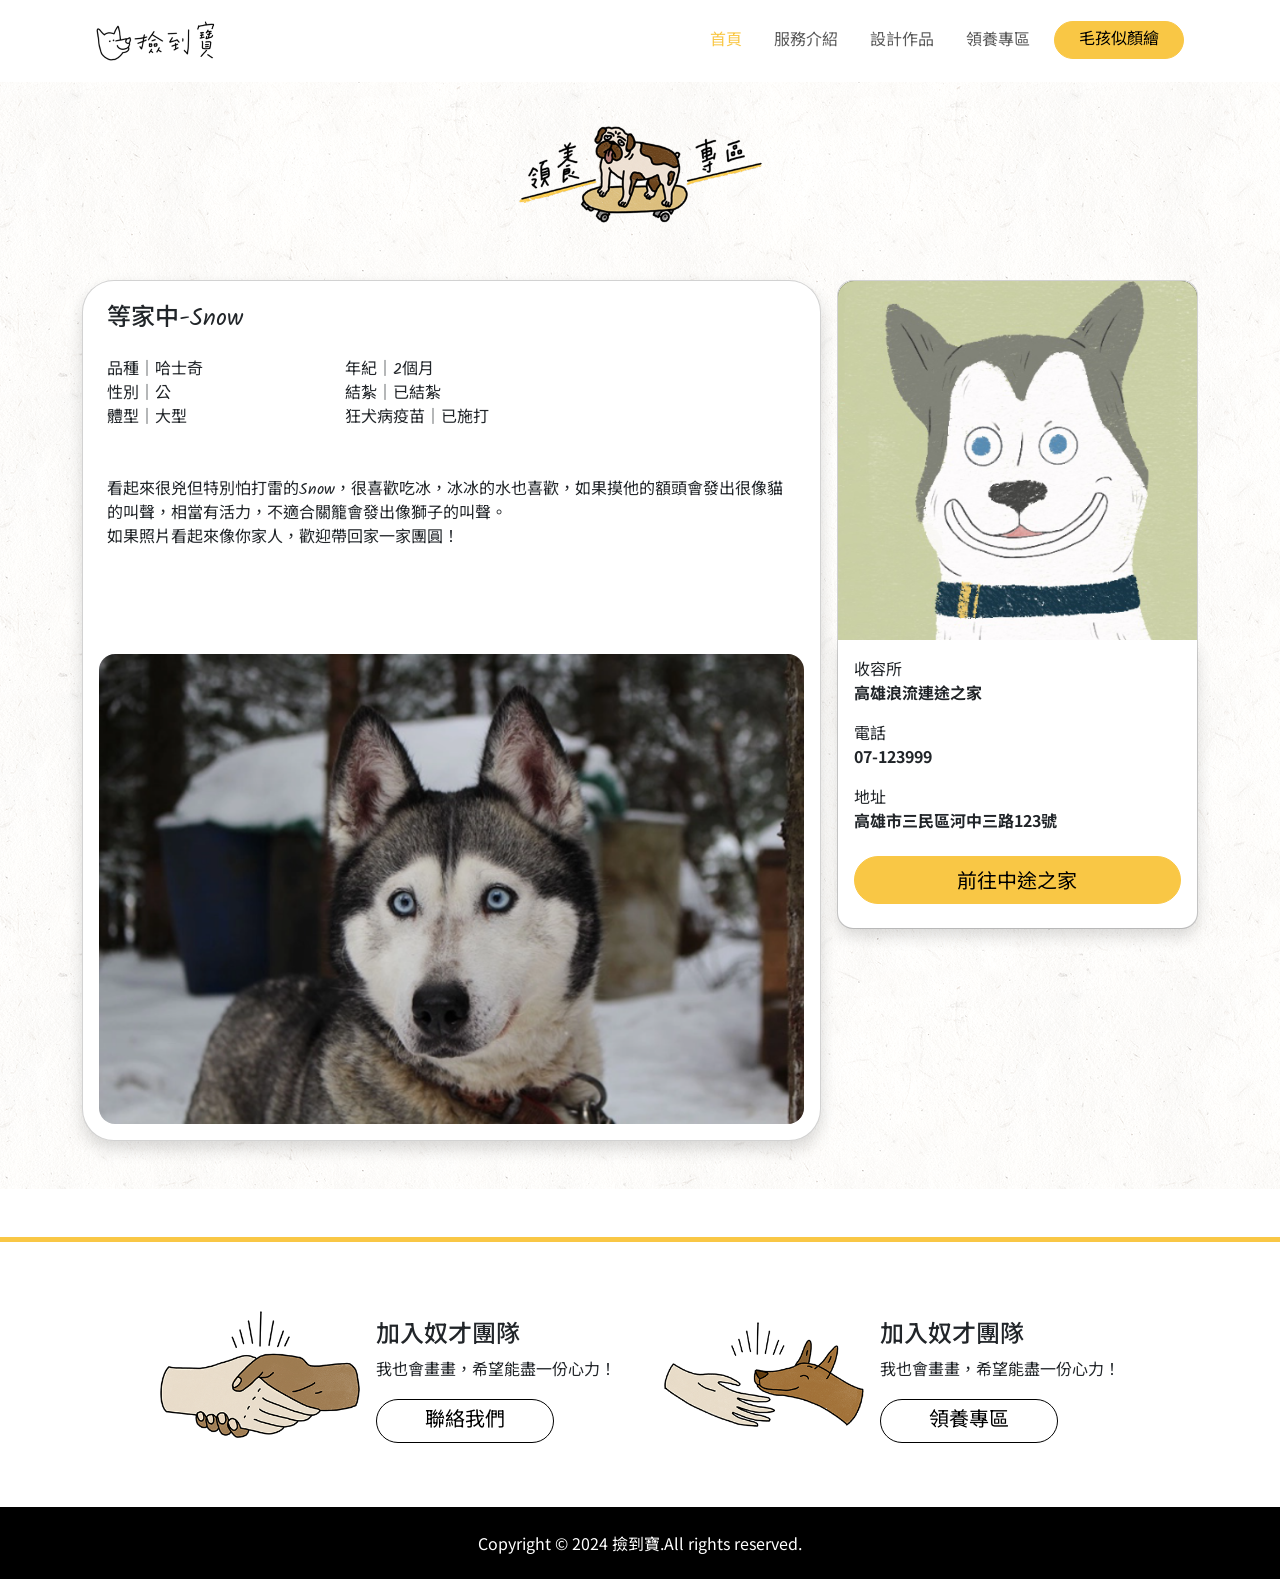
==== commit cefc2f21: "2.5" ====
--- a/adoption-detail.html
+++ b/adoption-detail.html
@@ -1,11 +1,9 @@
 <!DOCTYPE html>
-<html lang="en">
-
+<html lang="zh-TW">
 <head>
     <meta charset="UTF-8">
     <meta name="viewport" content="width=device-width, initial-scale=1.0">
     <title>撿到寶</title>
-    <script src="./js/jquery.min.js"></script>
     <link rel="stylesheet" href="https://cdn.jsdelivr.net/npm/bootstrap-icons@1.11.3/font/bootstrap-icons.min.css">
     <link rel="stylesheet" href="./stylesheets/all.css">
     <!-- fonts -->
@@ -16,7 +14,7 @@
         rel="stylesheet">
 </head>
 
-<body style="background: url(./images/lightpaperfibers.png);">
+<body >
     <nav class="navbar navbar-expand-lg navbar-light bg-white py-3 sticky-top px-5">
         <a class="navbar-brand ps-5" href="./index.html">
             <img src="./images/logo.png" alt="logo">
@@ -47,77 +45,72 @@
         </div>
     </nav>
 
-    <div class="banner text-center py-4">
-        <img src="./images/title02.png" alt="adoption">
-    </div>
-
-    <div class="container pt-3 pb-5">
-        <div class="row gy-5 g-3">
-            <div class="col-12 col-lg-8">
-                <div class="card text-start rounded-5 shadow ">
-                    <div class="card-body py-4 px-3 px-lg-4">
-                        <h4 class="card-title">等家中-Snow</h4>
-                        <div class="row pt-3 row-cols-2 row-cols-lg-3">
-                            <div class="col">
-                                品種｜哈士奇 <br>
-                                性別｜公 <br>
-                                體型｜大型
+    <div class="main" style="background: url(./images/lightpaperfibers.png);">
+        <div class="banner text-center py-4">
+            <img src="./images/title02.png" alt="adoption">
+        </div>
+    
+        <div class="container pt-3 pb-5">
+            <div class="row gy-5 g-3">
+                <div class="col-12 col-lg-8">
+                    <div class="card text-start rounded-5 shadow ">
+                        <div class="card-body py-4 px-3 px-lg-4">
+                            <h4 class="card-title">等家中-Snow</h4>
+                            <div class="row pt-3 row-cols-2 row-cols-lg-3">
+                                <div class="col">
+                                    品種｜哈士奇 <br>
+                                    性別｜公 <br>
+                                    體型｜大型
+                                </div>
+                                <div class="col">
+                                    年紀｜2個月 <br>
+                                    結紮｜已結紮 <br>
+                                    狂犬病疫苗｜已施打
+                                </div>
                             </div>
-                            <div class="col">
-                                年紀｜2個月 <br>
-                                結紮｜已結紮 <br>
-                                狂犬病疫苗｜已施打
+                            <p class="py-4 py-lg-5">
+                                看起來很兇但特別怕打雷的Snow，很喜歡吃冰，冰冰的水也喜歡，如果摸他的額頭會發出很像貓的叫聲，相當有活力，不適合關籠會發出像獅子的叫聲。 <br>
+                                如果照片看起來像你家人，歡迎帶回家一家團圓！
+                            </p>
+                        </div>
+                        <img class="card-img p-3 rounded-5" src="./images/dog03.png" alt="Title" />
+                    </div>
+                </div>
+                <div class="col-12 col-lg-4 text-center ">
+                    <div class="card rounded-4 position-relative ">
+                        <div class="d-none d-lg-block">
+                            <img class="card-img-top img-fluid rounded-top-4 position-absolute opacity-1 img-hover"
+                                src="./images/08.png" alt="Card image cap" />
+                            <img class="card-img-top img-fluid rounded-top-4" src="./images/dog01-hover-2.png"
+                                alt="Card image cap" />
+                        </div>
+                        <div id="carouselExampleSdivdesOnly" class="carousel slide carousel-fade d-block d-lg-none"
+                            data-bs-ride="carousel">
+                            <div class="carousel-inner">
+                                <div class="carousel-item active" data-bs-interval="3000">
+                                    <img src="./images/08.png" class="d-block w-100 card-img-top img-fluid rounded-top-4"
+                                        alt="Card image cap">
+                                </div>
+                                <div class="carousel-item" data-bs-interval="3000">
+                                    <img src="./images/dog01-hover-2.png"
+                                        class="d-block w-100 card-img-top img-fluid rounded-top-4" alt="Card image cap">
+                                </div>
                             </div>
                         </div>
-                        <p class="py-4 py-lg-5">
-                            看起來很兇但特別怕打雷的Snow，很喜歡吃冰，冰冰的水也喜歡，如果摸他的額頭會發出很像貓的叫聲，相當有活力，不適合關籠會發出像獅子的叫聲。 <br>
-                            如果照片看起來像你家人，歡迎帶回家一家團圓！
-                        </p>
-                    </div>
-                    <img class="card-img p-3 rounded-5" src="./images/dog03.png" alt="Title" />
-                </div>
-            </div>
-            <div class="col-12 col-lg-4 text-center ">
-                <div class="card rounded-4 position-relative ">
-                    <div class="d-none d-lg-block">
-                        <img class="card-img-top img-fluid rounded-top-4 position-absolute opacity-1 img-hover"
-                            src="./images/08.png" alt="Card image cap" />
-                        <img class="card-img-top img-fluid rounded-top-4" src="./images/dog01-hover-2.png"
-                            alt="Card image cap" />
-                    </div>
-                    <div id="carouselExampleSdivdesOnly" class="carousel slide carousel-fade d-block d-lg-none"
-                        data-bs-ride="carousel">
-                        <div class="carousel-inner">
-                            <div class="carousel-item active" data-bs-interval="3000">
-                                <img src="./images/08.png" class="d-block w-100 card-img-top img-fluid rounded-top-4"
-                                    alt="Card image cap">
-                            </div>
-                            <div class="carousel-item" data-bs-interval="3000">
-                                <img src="./images/dog01-hover-2.png"
-                                    class="d-block w-100 card-img-top img-fluid rounded-top-4" alt="Card image cap">
-                            </div>
+                        <div class="card-body rounded-bottom-4 shadow font-Noto">
+                            <p class="card-text text-start m-0">收容所</p>
+                            <p class="card-text text-start fw-bold ">高雄浪流連途之家</p>
+                            <p class="card-text text-start m-0">電話</p>
+                            <p class="card-text text-start fw-bold ">07-123999</p>
+                            <p class="card-text text-start m-0">地址</p>
+                            <p class="card-text text-start fw-bold ">高雄市三民區河中三路123號</p>
+                            <a class="btn btn-primary rounded-pill w-100 py-2 fs-5 my-2" href="#">前往中途之家</a>
                         </div>
-                    </div>
-                    <div class="card-body rounded-bottom-4 shadow" style="font-family:  'Noto Sans TC';">
-                        <p class="card-text text-start m-0">收容所</p>
-                        <p class="card-text text-start fw-bold ">高雄浪流連途之家</p>
-                        <p class="card-text text-start m-0">電話</p>
-                        <p class="card-text text-start fw-bold ">07-123999</p>
-                        <p class="card-text text-start m-0">地址</p>
-                        <p class="card-text text-start fw-bold ">高雄市三民區河中三路123號</p>
-                        <a class="btn btn-primary rounded-pill w-100 py-2 fs-5 my-2" href="#">前往中途之家</a>
                     </div>
                 </div>
             </div>
         </div>
     </div>
-
-
-
-
-
-
-
 
     <footer class="pt-5">
         <div class="connect border-top border-primary border-5 bg-white ">
@@ -127,7 +120,7 @@
                         <div class="card border-0">
                             <div class="card-body d-lg-flex flex-lg-row">
                                 <img src="./images/link01.png" alt="join" class="img-fluid object-fit-contain">
-                                <div class="content ps-3 pt-3">
+                                <div class="ps-3 pt-3">
                                     <h4 class="card-title">加入奴才團隊</h4>
                                     <p class="card-text">我也會畫畫，希望能盡一份心力！</p>
                                     <a class="btn btn-outline-primary rounded-pill border-black text-black px-5 fs-5 btn-hover"
@@ -140,7 +133,7 @@
                         <div class="card border-0">
                             <div class="card-body d-lg-flex flex-lg-row">
                                 <img src="./images/link02.png" alt="join" class="img-fluid object-fit-contain">
-                                <div class="content ps-3 pt-3">
+                                <div class="ps-3 pt-3">
                                     <h4 class="card-title">加入奴才團隊</h4>
                                     <p class="card-text">我也會畫畫，希望能盡一份心力！</p>
                                     <a class="btn btn-outline-primary rounded-pill border-black text-black px-5 fs-5 btn-hover"
@@ -153,14 +146,13 @@
             </div>
         </div>
         <div class="Copyright bg-black text-white text-center py-4">
-            <p class="m-0" style="font-family: 'Noto Sans';">Copyright © 2024 撿到寶.All rights reserved.</p>
+            <p class="m-0 font-Noto">Copyright © 2024 撿到寶.All rights reserved.</p>
         </div>
     </footer>
-
-    <script src="https://cdn.jsdelivr.net/npm/bootstrap@5.1.1/dist/js/bootstrap.bundle.min.js"
-        integrity="sha384-/bQdsTh/da6pkI1MST/rWKFNjaCP5gBSY4sEBT38Q/9RBh9AH40zEOg7Hlq2THRZ"
-        crossorigin="anonymous"></script>
-    <script src="./js/all.js"></script>
 </body>
-
+<script src="https://cdn.jsdelivr.net/npm/bootstrap@5.1.1/dist/js/bootstrap.bundle.min.js"
+    integrity="sha384-/bQdsTh/da6pkI1MST/rWKFNjaCP5gBSY4sEBT38Q/9RBh9AH40zEOg7Hlq2THRZ"
+    crossorigin="anonymous"></script>
+<script src="./js/jquery.min.js"></script>
+<script src="./js/all.js"></script>
 </html>
--- a/stylesheets/all.css
+++ b/stylesheets/all.css
@@ -66,7 +66,7 @@
   --bs-dark-border-subtle: #adb5bd;
   --bs-white-rgb: 255, 255, 255;
   --bs-black-rgb: 0, 0, 0;
-  --bs-font-sans-serif: system-ui, -apple-system, "Segoe UI", Roboto, "Helvetica Neue", "Noto Sans", "Liberation Sans", Arial, sans-serif, "Apple Color Emoji", "Segoe UI Emoji", "Segoe UI Symbol", "Noto Color Emoji";
+  --bs-font-sans-serif: "Kalam", "Noto Sans TC", system-ui, -apple-system, "Segoe UI", Roboto, "Helvetica Neue", "Noto Sans", "Liberation Sans", Arial, sans-serif, "Apple Color Emoji", "Segoe UI Emoji", "Segoe UI Symbol", "Noto Color Emoji";
   --bs-font-monospace: SFMono-Regular, Menlo, Monaco, Consolas, "Liberation Mono", "Courier New", monospace;
   --bs-gradient: linear-gradient(180deg, rgba(255, 255, 255, 0.15), rgba(255, 255, 255, 0));
   --bs-body-font-family: var(--bs-font-sans-serif);
@@ -2135,7 +2135,7 @@
   background-color: var(--bs-body-bg);
   border-color: #fce3a2;
   outline: 0;
-  box-shadow: 0 0 0 0.25rem rgba(249, 199, 69, 0.25);
+  box-shadow: 0;
 }
 .form-control::-webkit-date-and-time-value {
   min-width: 85px;
@@ -2286,7 +2286,7 @@
 .form-select:focus {
   border-color: #fce3a2;
   outline: 0;
-  box-shadow: 0 0 0 0.25rem rgba(249, 199, 69, 0.25);
+  box-shadow: 0;
 }
 .form-select[multiple], .form-select[size]:not([size="1"]) {
   padding-right: 0.75rem;
@@ -2466,10 +2466,10 @@
   outline: 0;
 }
 .form-range:focus::-webkit-slider-thumb {
-  box-shadow: 0 0 0 1px #fff, 0 0 0 0.25rem rgba(249, 199, 69, 0.25);
+  box-shadow: 0 0 0 1px #fff, 0;
 }
 .form-range:focus::-moz-range-thumb {
-  box-shadow: 0 0 0 1px #fff, 0 0 0 0.25rem rgba(249, 199, 69, 0.25);
+  box-shadow: 0 0 0 1px #fff, 0;
 }
 .form-range::-moz-focus-outer {
   border: 0;
@@ -4530,7 +4530,7 @@
   --bs-accordion-btn-icon-transition: transform 0.2s ease-in-out;
   --bs-accordion-btn-active-icon: url("data:image/svg+xml,%3csvg xmlns='http://www.w3.org/2000/svg' viewBox='0 0 16 16' fill='%2364501c'%3e%3cpath fill-rule='evenodd' d='M1.646 4.646a.5.5 0 0 1 .708 0L8 10.293l5.646-5.647a.5.5 0 0 1 .708.708l-6 6a.5.5 0 0 1-.708 0l-6-6a.5.5 0 0 1 0-.708z'/%3e%3c/svg%3e");
   --bs-accordion-btn-focus-border-color: #fce3a2;
-  --bs-accordion-btn-focus-box-shadow: 0 0 0 0.25rem rgba(249, 199, 69, 0.25);
+  --bs-accordion-btn-focus-box-shadow: 0;
   --bs-accordion-body-padding-x: 1.25rem;
   --bs-accordion-body-padding-y: 1rem;
   --bs-accordion-active-color: var(--bs-primary-text-emphasis);
@@ -7413,6 +7413,10 @@
   top: 90% !important;
 }
 
+.top-85 {
+  top: 85% !important;
+}
+
 .bottom-0 {
   bottom: 0 !important;
 }
@@ -7457,6 +7461,10 @@
   bottom: 90% !important;
 }
 
+.bottom-85 {
+  bottom: 85% !important;
+}
+
 .start-0 {
   left: 0 !important;
 }
@@ -7501,6 +7509,10 @@
   left: 90% !important;
 }
 
+.start-85 {
+  left: 85% !important;
+}
+
 .end-0 {
   right: 0 !important;
 }
@@ -7543,6 +7555,10 @@
 
 .end-90 {
   right: 90% !important;
+}
+
+.end-85 {
+  right: 85% !important;
 }
 
 .translate-middle {
@@ -9247,6 +9263,26 @@
 
 .z-3 {
   z-index: 3 !important;
+}
+
+.rotate-0 {
+  transform: rotate(0deg) !important;
+}
+
+.rotate-45 {
+  transform: rotate(45deg) !important;
+}
+
+.rotate-90 {
+  transform: rotate(90deg) !important;
+}
+
+.rotate-135 {
+  transform: rotate(135deg) !important;
+}
+
+.rotate-180 {
+  transform: rotate(180deg) !important;
 }
 
 @media (min-width: 576px) {
@@ -12303,8 +12339,13 @@
   border-color: transparent !important;
 }
 
+.btn-hover-shadow:hover {
+  box-shadow: 0 2px 2px 0px black;
+}
+
 .link-hover {
   transition: all 0.2s;
+  white-space: nowrap;
 }
 .link-hover:hover {
   color: #F9C745 !important;
@@ -12325,17 +12366,17 @@
 }
 
 .img-hover {
-  transition: all 1s ease !important;
+  transition: all 0.5s ease !important;
 }
 
 .card:hover .img-hover {
   opacity: 0 !important;
 }
 
-body {
-  font-family: "Kalam", "Noto Sans TC";
-}
-
-form {
+.sticky-bottom:hover .img-hover {
+  opacity: 0 !important;
+}
+
+.font-Noto {
   font-family: "Noto Sans TC";
 }/*# sourceMappingURL=all.css.map */
